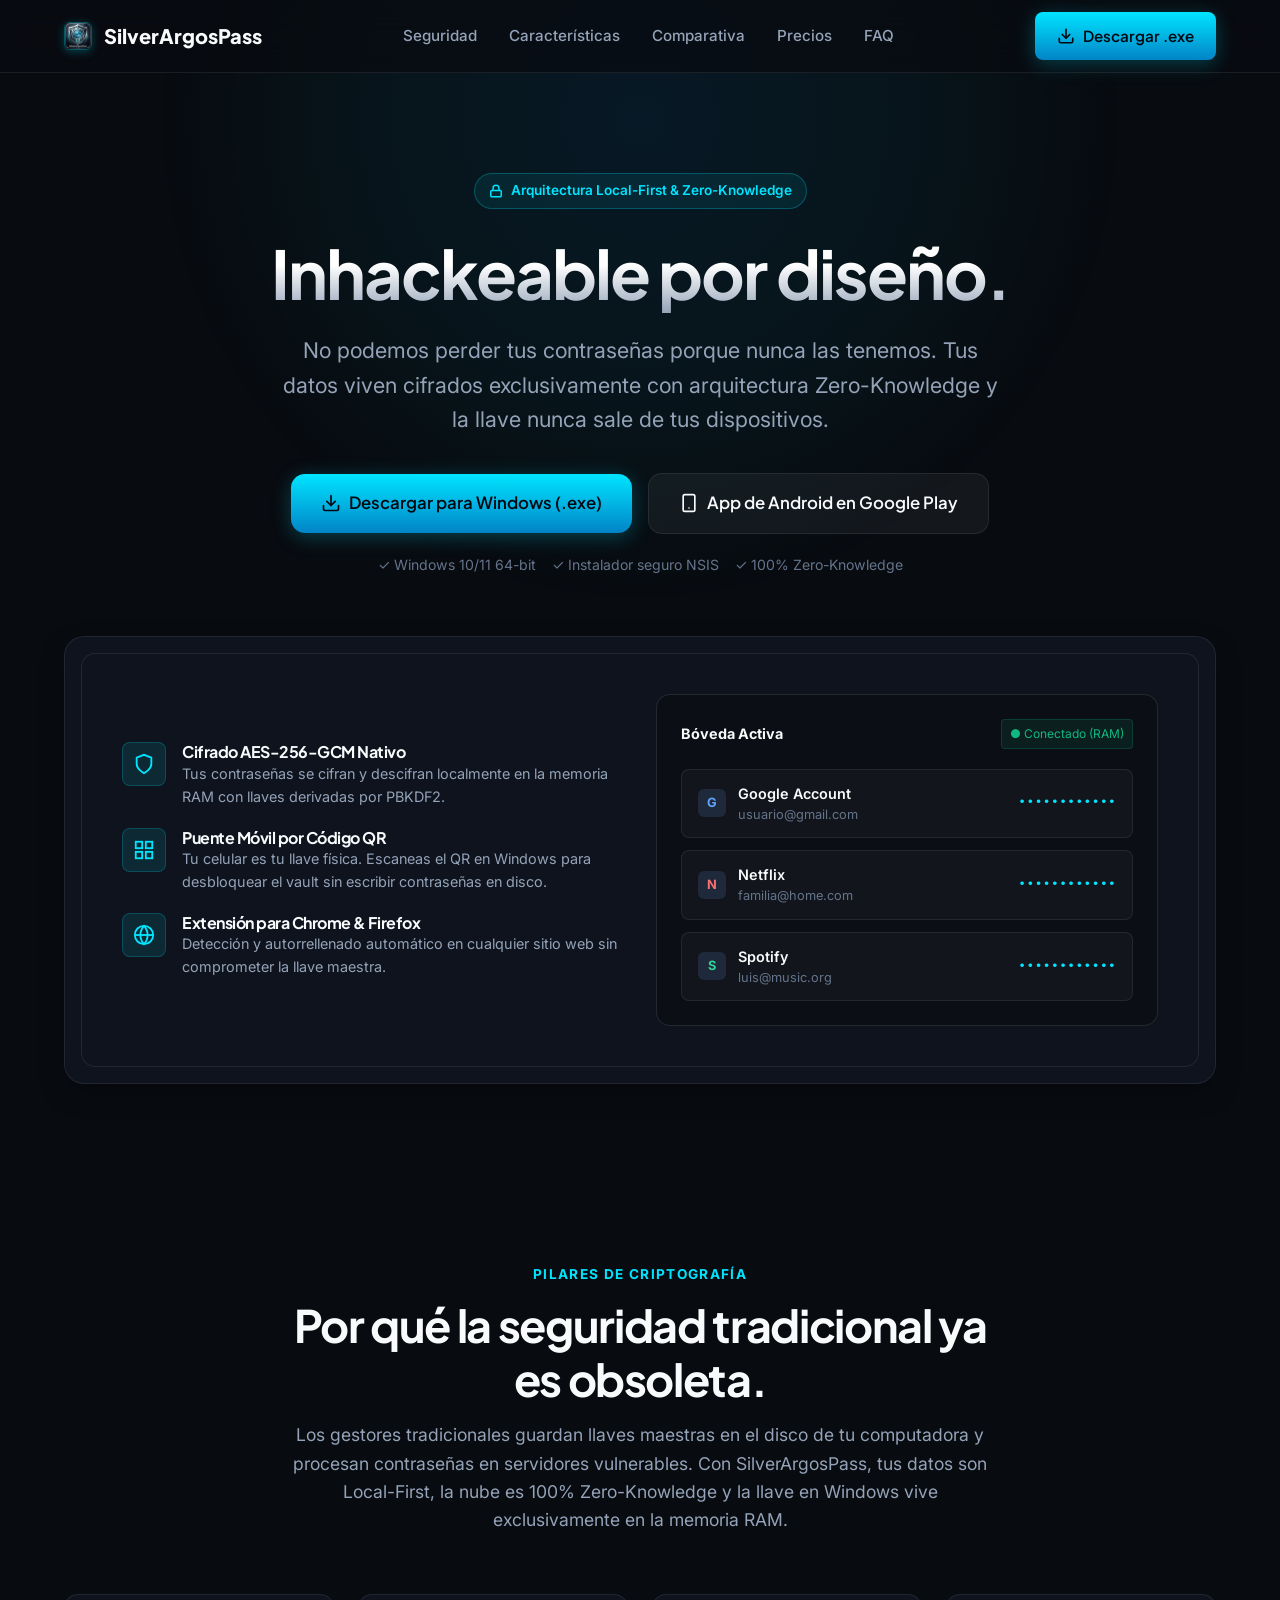
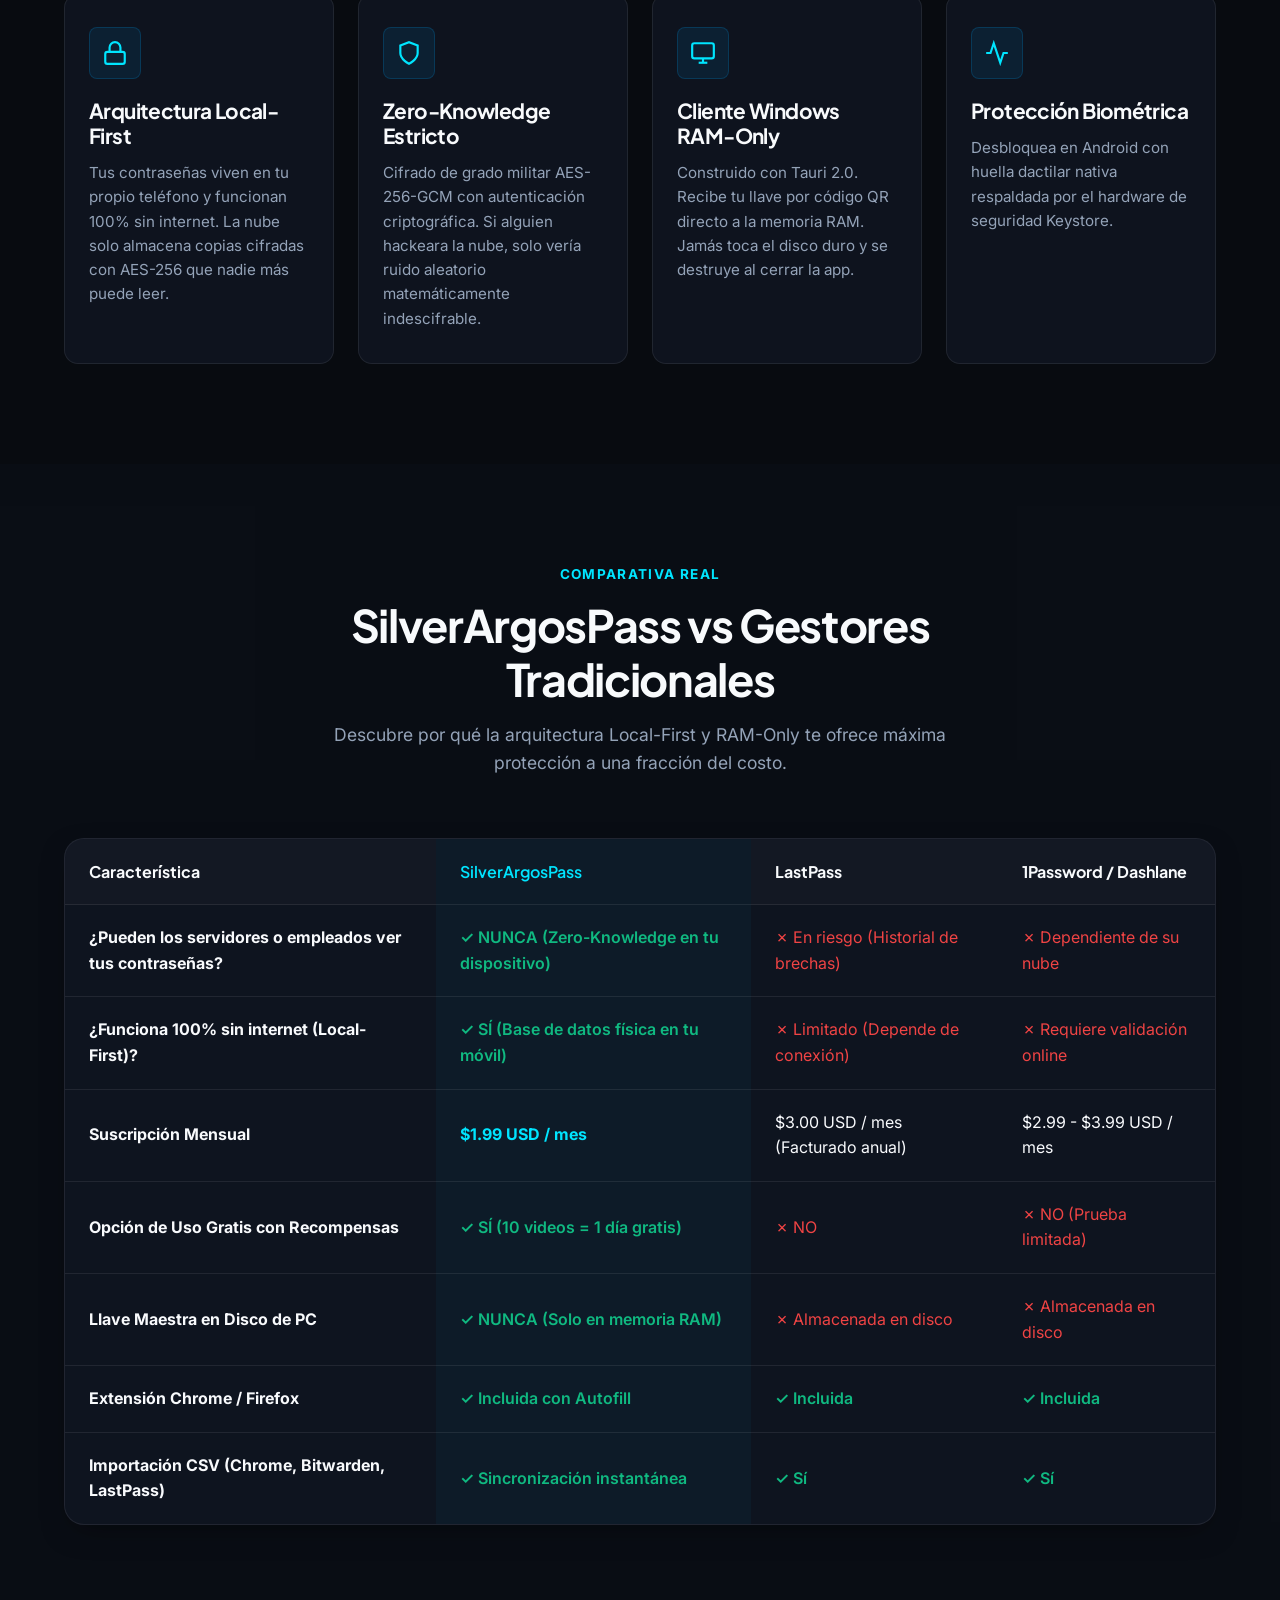
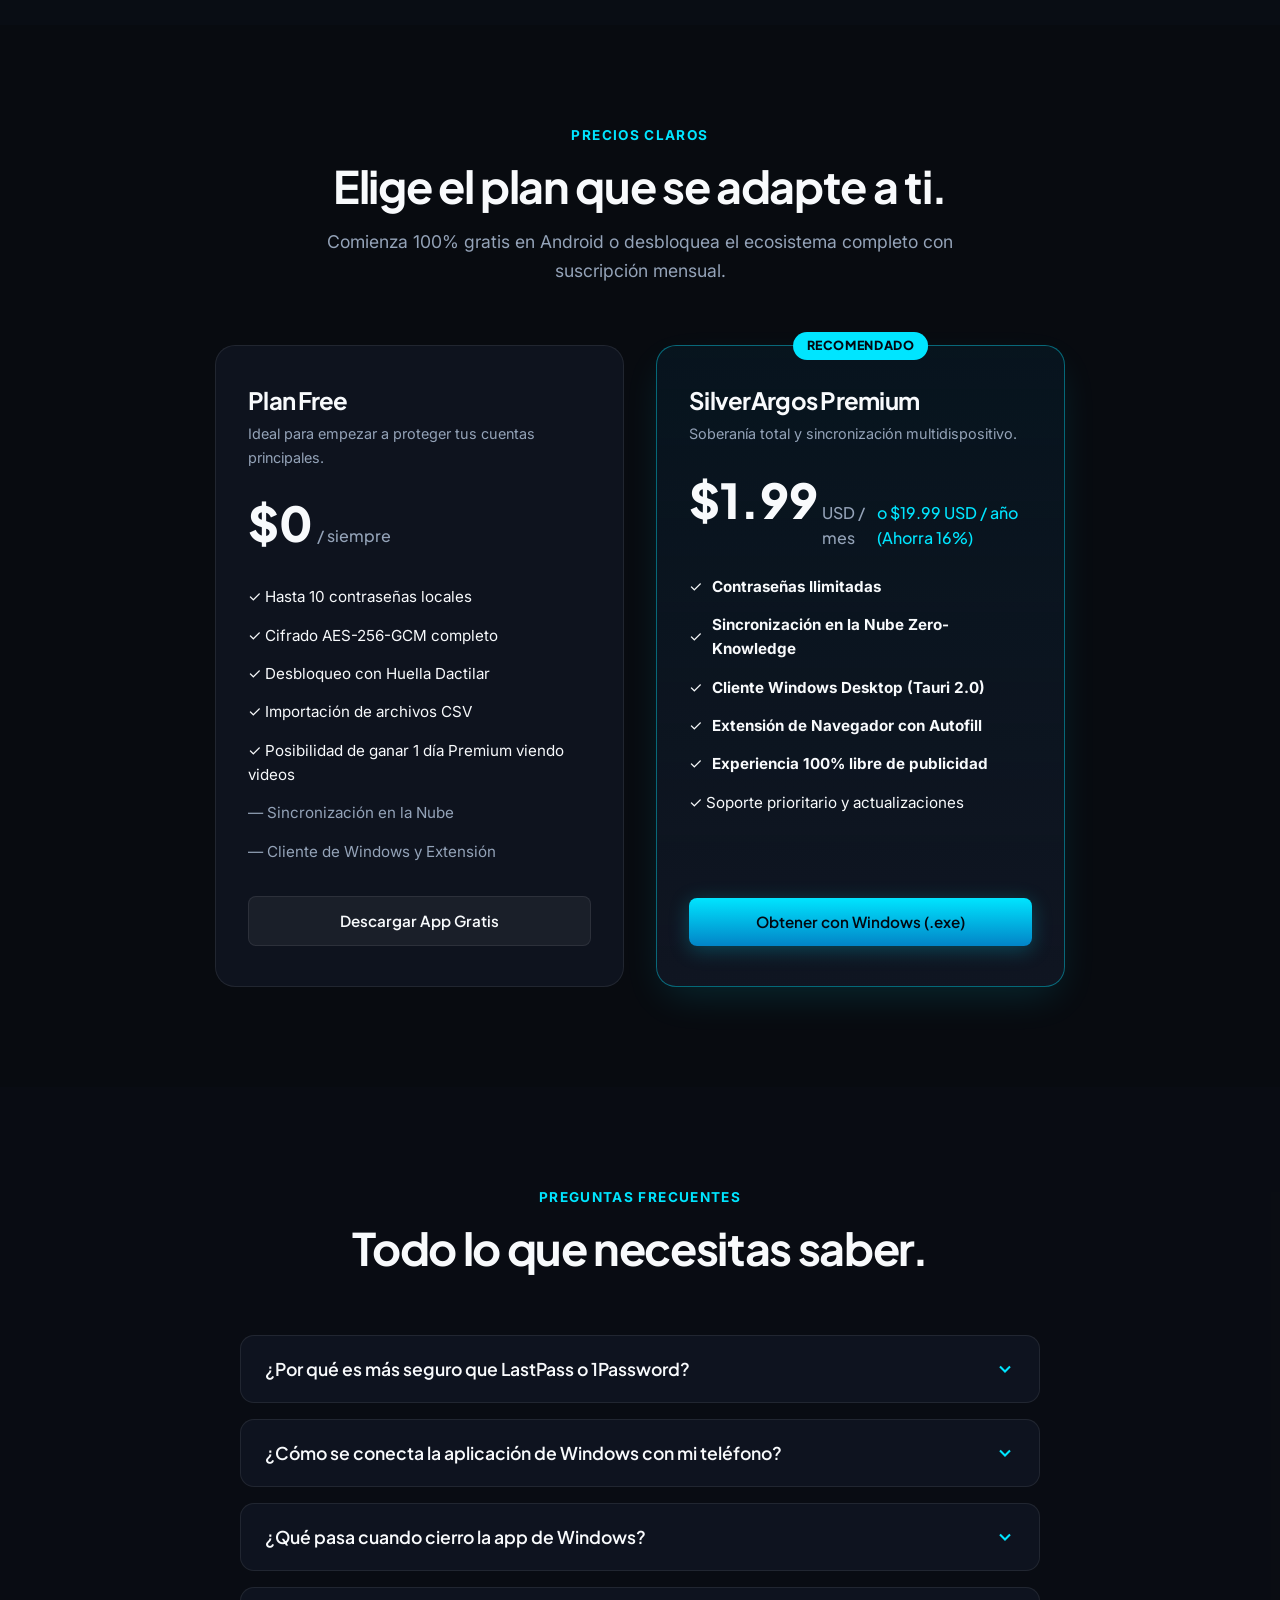
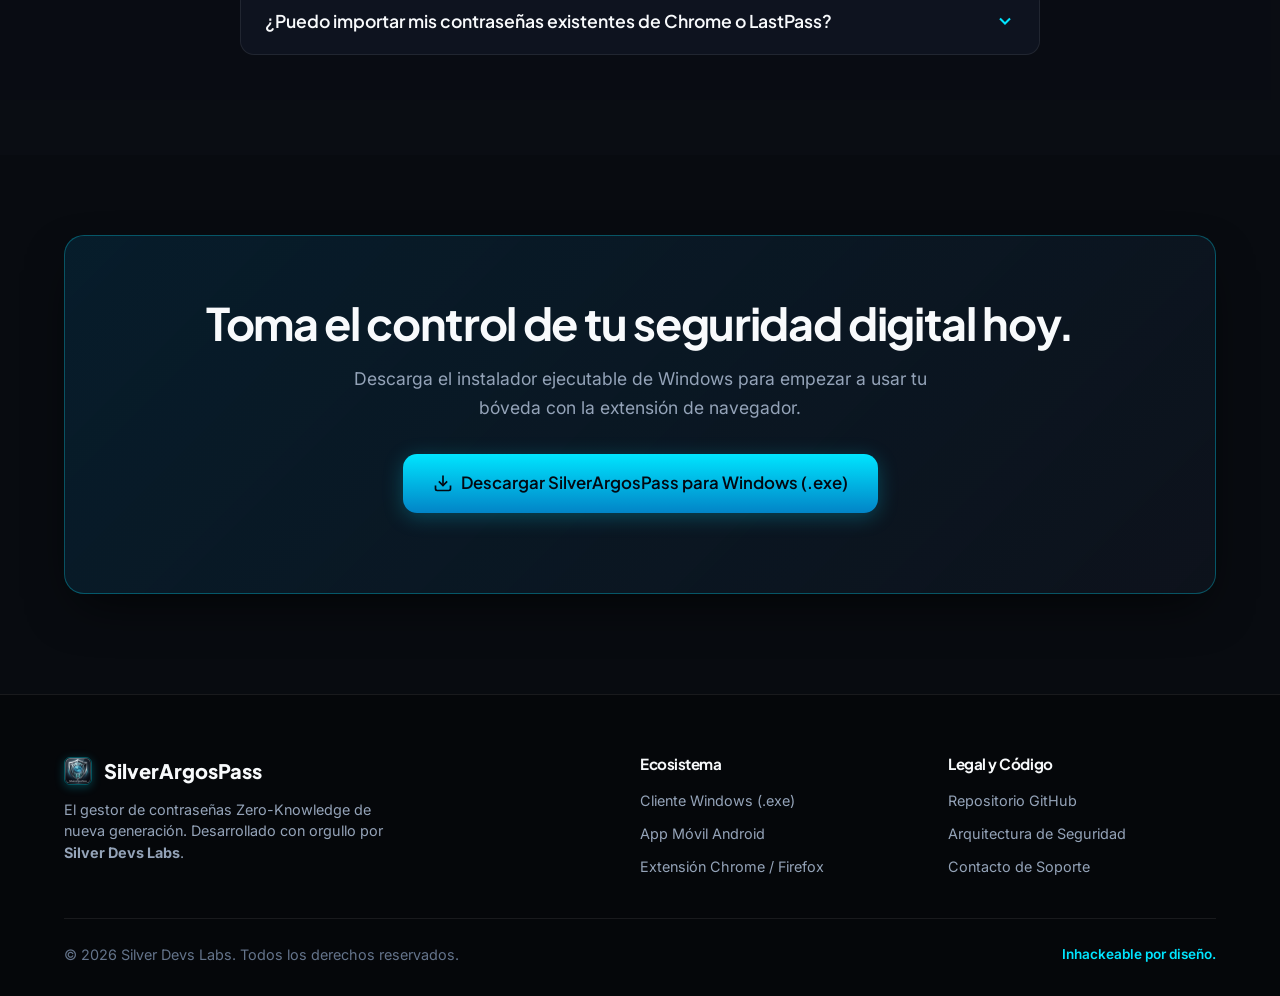
==== SilverArgosPass/index.html @ 6aea14b9 "feat: Add .99/year subscription tier with 16% discount" ====
<!DOCTYPE html>
<html lang="es">
<head>
  <meta charset="UTF-8">
  <meta name="viewport" content="width=device-width, initial-scale=1.0">
  <title>SilverArgosPass | Inhackeable por diseño - Gestor de Contraseñas Local-First</title>
  <meta name="description" content="El gestor de contraseñas Local-First y Zero-Knowledge. Cifrado AES-256-GCM local, llave maestra efímera en RAM para Windows y sincronización protegida.">
  <meta name="theme-color" content="#080B10">

  <!-- Open Graph / Meta -->
  <meta property="og:type" content="website">
  <meta property="og:title" content="SilverArgosPass | Inhackeable por diseño">
  <meta property="og:description" content="Tus contraseñas viven en tu teléfono con cifrado AES-256 y viajan a la nube bajo estricta arquitectura Zero-Knowledge.">
  <meta property="og:image" content="https://raw.githubusercontent.com/SilverDevsLabs/SilverArgosPass/main/silver_argos_pass_premium_icon_1784516746731.png">

  <!-- Google Fonts -->
  <link rel="preconnect" href="https://fonts.googleapis.com">
  <link rel="preconnect" href="https://fonts.gstatic.com" crossorigin>
  <link href="https://fonts.googleapis.com/css2?family=Inter:wght@400;500;600;700&family=Plus+Jakarta+Sans:wght@600;700;800&display=swap" rel="stylesheet">
  
  <link rel="stylesheet" href="styles.css">
  <link rel="icon" type="image/png" href="app-icon.png">
</head>
<body>

  <div class="bg-glow"></div>

  <!-- Header -->
  <header class="header">
    <div class="container">
      <nav class="nav">
        <a href="#" class="logo">
          <img src="app-icon.png" alt="SilverArgosPass Icon" class="logo-img">
          <span>SilverArgosPass</span>
        </a>
        <ul class="nav-links">
          <li><a href="#seguridad">Seguridad</a></li>
          <li><a href="#caracteristicas">Características</a></li>
          <li><a href="#comparativa">Comparativa</a></li>
          <li><a href="#precios">Precios</a></li>
          <li><a href="#faq">FAQ</a></li>
        </ul>
        <div class="nav-actions">
          <a href="SilverArgosPass_1.0.0_x64-setup.exe" download class="btn btn-primary btn-download-exe">
            <svg width="18" height="18" viewBox="0 0 24 24" fill="none" stroke="currentColor" stroke-width="2.2" stroke-linecap="round" stroke-linejoin="round">
              <path d="M21 15v4a2 2 0 0 1-2 2H5a2 2 0 0 1-2-2v-4"/>
              <polyline points="7 10 12 15 17 10"/>
              <line x1="12" y1="15" x2="12" y2="3"/>
            </svg>
            <span>Descargar .exe</span>
          </a>
        </div>
      </nav>
    </div>
  </header>

  <!-- Hero Section -->
  <section class="hero">
    <div class="container">
      <div class="badge">
        <svg width="14" height="14" viewBox="0 0 24 24" fill="none" stroke="currentColor" stroke-width="2.5">
          <rect x="3" y="11" width="18" height="11" rx="2" ry="2"/>
          <path d="M7 11V7a5 5 0 0 1 10 0v4"/>
        </svg>
        Arquitectura Local-First & Zero-Knowledge
      </div>
      <h1 class="hero-title">Inhackeable por diseño.</h1>
      <p class="hero-subtitle">
        No podemos perder tus contraseñas porque nunca las tenemos. Tus datos viven cifrados exclusivamente con arquitectura Zero-Knowledge y la llave nunca sale de tus dispositivos.
      </p>
      
      <div class="hero-cta-group">
        <a href="SilverArgosPass_1.0.0_x64-setup.exe" download class="btn btn-primary btn-lg btn-download-exe">
          <svg width="20" height="20" viewBox="0 0 24 24" fill="none" stroke="currentColor" stroke-width="2" stroke-linecap="round" stroke-linejoin="round">
            <path d="M21 15v4a2 2 0 0 1-2 2H5a2 2 0 0 1-2-2v-4"/>
            <polyline points="7 10 12 15 17 10"/>
            <line x1="12" y1="15" x2="12" y2="3"/>
          </svg>
          Descargar para Windows (.exe)
        </a>
        <a href="#descarga-app" class="btn btn-secondary btn-lg">
          <svg width="20" height="20" viewBox="0 0 24 24" fill="none" stroke="currentColor" stroke-width="2" stroke-linecap="round" stroke-linejoin="round">
            <rect x="5" y="2" width="14" height="20" rx="2" ry="2"/>
            <line x1="12" y1="18" x2="12.01" y2="18"/>
          </svg>
          App de Android en Google Play
        </a>
      </div>

      <div class="hero-info-text">
        <span>✓ Windows 10/11 64-bit</span>
        <span>✓ Instalador seguro NSIS</span>
        <span>✓ 100% Zero-Knowledge</span>
      </div>

      <!-- Hero Showcase Box -->
      <div class="hero-showcase">
        <div class="showcase-inner">
          <div class="showcase-info">
            <div class="showcase-feature-item">
              <div class="showcase-icon">
                <svg width="22" height="22" viewBox="0 0 24 24" fill="none" stroke="currentColor" stroke-width="2"><path d="M12 22s8-4 8-10V5l-8-3-8 3v7c0 6 8 10 8 10z"/></svg>
              </div>
              <div>
                <h4>Cifrado AES-256-GCM Nativo</h4>
                <p style="color: var(--text-muted); font-size: 0.9rem;">Tus contraseñas se cifran y descifran localmente en la memoria RAM con llaves derivadas por PBKDF2.</p>
              </div>
            </div>
            <div class="showcase-feature-item">
              <div class="showcase-icon">
                <svg width="22" height="22" viewBox="0 0 24 24" fill="none" stroke="currentColor" stroke-width="2"><rect x="3" y="3" width="7" height="7"/><rect x="14" y="3" width="7" height="7"/><rect x="14" y="14" width="7" height="7"/><rect x="3" y="14" width="7" height="7"/></svg>
              </div>
              <div>
                <h4>Puente Móvil por Código QR</h4>
                <p style="color: var(--text-muted); font-size: 0.9rem;">Tu celular es tu llave física. Escaneas el QR en Windows para desbloquear el vault sin escribir contraseñas en disco.</p>
              </div>
            </div>
            <div class="showcase-feature-item" style="margin-bottom: 0;">
              <div class="showcase-icon">
                <svg width="22" height="22" viewBox="0 0 24 24" fill="none" stroke="currentColor" stroke-width="2"><circle cx="12" cy="12" r="10"/><line x1="2" y1="12" x2="22" y2="12"/><path d="M12 2a15.3 15.3 0 0 1 4 10 15.3 15.3 0 0 1-4 10 15.3 15.3 0 0 1-4-10 15.3 15.3 0 0 1 4-10z"/></svg>
              </div>
              <div>
                <h4>Extensión para Chrome & Firefox</h4>
                <p style="color: var(--text-muted); font-size: 0.9rem;">Detección y autorrellenado automático en cualquier sitio web sin comprometer la llave maestra.</p>
              </div>
            </div>
          </div>

          <div class="showcase-visual">
            <div class="vault-mock">
              <div style="display: flex; justify-content: space-between; align-items: center; margin-bottom: 8px;">
                <span style="font-weight: 700; font-size: 0.9rem;">Bóveda Activa</span>
                <span class="vault-tag">● Conectado (RAM)</span>
              </div>
              <div class="vault-item">
                <div class="vault-item-left">
                  <div class="vault-app-icon" style="color: #60A5FA;">G</div>
                  <div>
                    <div style="font-weight: 600; font-size: 0.9rem;">Google Account</div>
                    <div style="color: var(--text-dim); font-size: 0.8rem;">usuario@gmail.com</div>
                  </div>
                </div>
                <div style="font-family: monospace; font-size: 0.85rem; color: var(--accent-cyan);">••••••••••••</div>
              </div>
              <div class="vault-item">
                <div class="vault-item-left">
                  <div class="vault-app-icon" style="color: #F87171;">N</div>
                  <div>
                    <div style="font-weight: 600; font-size: 0.9rem;">Netflix</div>
                    <div style="color: var(--text-dim); font-size: 0.8rem;">familia@home.com</div>
                  </div>
                </div>
                <div style="font-family: monospace; font-size: 0.85rem; color: var(--accent-cyan);">••••••••••••</div>
              </div>
              <div class="vault-item">
                <div class="vault-item-left">
                  <div class="vault-app-icon" style="color: #34D399;">S</div>
                  <div>
                    <div style="font-weight: 600; font-size: 0.9rem;">Spotify</div>
                    <div style="color: var(--text-dim); font-size: 0.8rem;">luis@music.org</div>
                  </div>
                </div>
                <div style="font-family: monospace; font-size: 0.85rem; color: var(--accent-cyan);">••••••••••••</div>
              </div>
            </div>
          </div>
        </div>
      </div>
    </div>
  </section>

  <!-- Security Pillars Section -->
  <section id="seguridad" class="section">
    <div class="container">
      <div class="section-header">
        <span class="section-tag">Pilares de Criptografía</span>
        <h2 class="section-title">Por qué la seguridad tradicional ya es obsoleta.</h2>
        <p class="section-desc">Los gestores tradicionales guardan llaves maestras en el disco de tu computadora y procesan contraseñas en servidores vulnerables. Con SilverArgosPass, tus datos son Local-First, la nube es 100% Zero-Knowledge y la llave en Windows vive exclusivamente en la memoria RAM.</p>
      </div>

      <div class="pillars-grid">
        <div class="card">
          <div class="card-icon">
            <svg width="26" height="26" viewBox="0 0 24 24" fill="none" stroke="currentColor" stroke-width="2"><rect x="3" y="11" width="18" height="11" rx="2" ry="2"/><path d="M7 11V7a5 5 0 0 1 10 0v4"/></svg>
          </div>
          <h3 class="card-title">Arquitectura Local-First</h3>
          <p class="card-desc">Tus contraseñas viven en tu propio teléfono y funcionan 100% sin internet. La nube solo almacena copias cifradas con AES-256 que nadie más puede leer.</p>
        </div>

        <div class="card">
          <div class="card-icon">
            <svg width="26" height="26" viewBox="0 0 24 24" fill="none" stroke="currentColor" stroke-width="2"><path d="M12 22s8-4 8-10V5l-8-3-8 3v7c0 6 8 10 8 10z"/></svg>
          </div>
          <h3 class="card-title">Zero-Knowledge Estricto</h3>
          <p class="card-desc">Cifrado de grado militar AES-256-GCM con autenticación criptográfica. Si alguien hackeara la nube, solo vería ruido aleatorio matemáticamente indescifrable.</p>
        </div>

        <div class="card">
          <div class="card-icon">
            <svg width="26" height="26" viewBox="0 0 24 24" fill="none" stroke="currentColor" stroke-width="2"><rect x="2" y="3" width="20" height="14" rx="2" ry="2"/><line x1="8" y1="21" x2="16" y2="21"/><line x1="12" y1="17" x2="12" y2="21"/></svg>
          </div>
          <h3 class="card-title">Cliente Windows RAM-Only</h3>
          <p class="card-desc">Construido con Tauri 2.0. Recibe tu llave por código QR directo a la memoria RAM. Jamás toca el disco duro y se destruye al cerrar la app.</p>
        </div>

        <div class="card">
          <div class="card-icon">
            <svg width="26" height="26" viewBox="0 0 24 24" fill="none" stroke="currentColor" stroke-width="2"><path d="M22 12h-4l-3 9L9 3l-3 9H2"/></svg>
          </div>
          <h3 class="card-title">Protección Biométrica</h3>
          <p class="card-desc">Desbloquea en Android con huella dactilar nativa respaldada por el hardware de seguridad Keystore.</p>
        </div>
      </div>
    </div>
  </section>

  <!-- Comparison Table Section -->
  <section id="comparativa" class="section" style="background: rgba(14, 19, 29, 0.4);">
    <div class="container">
      <div class="section-header">
        <span class="section-tag">Comparativa Real</span>
        <h2 class="section-title">SilverArgosPass vs Gestores Tradicionales</h2>
        <p class="section-desc">Descubre por qué la arquitectura Local-First y RAM-Only te ofrece máxima protección a una fracción del costo.</p>
      </div>

      <div class="comparison-table-wrapper">
        <div class="table-responsive">
          <table class="comparison-table">
            <thead>
              <tr>
                <th>Característica</th>
                <th class="highlight">SilverArgosPass</th>
                <th>LastPass</th>
                <th>1Password / Dashlane</th>
              </tr>
            </thead>
            <tbody>
              <tr>
                <td><strong>¿Pueden los servidores o empleados ver tus contraseñas?</strong></td>
                <td class="highlight"><span class="check-yes">✓ NUNCA (Zero-Knowledge en tu dispositivo)</span></td>
                <td><span class="check-no">✗ En riesgo (Historial de brechas)</span></td>
                <td><span class="check-no">✗ Dependiente de su nube</span></td>
              </tr>
              <tr>
                <td><strong>¿Funciona 100% sin internet (Local-First)?</strong></td>
                <td class="highlight"><span class="check-yes">✓ SÍ (Base de datos física en tu móvil)</span></td>
                <td><span class="check-no">✗ Limitado (Depende de conexión)</span></td>
                <td><span class="check-no">✗ Requiere validación online</span></td>
              </tr>
              <tr>
                <td><strong>Suscripción Mensual</strong></td>
                <td class="highlight"><strong>$1.99 USD / mes</strong></td>
                <td>$3.00 USD / mes (Facturado anual)</td>
                <td>$2.99 - $3.99 USD / mes</td>
              </tr>
              <tr>
                <td><strong>Opción de Uso Gratis con Recompensas</strong></td>
                <td class="highlight"><span class="check-yes">✓ SÍ (10 videos = 1 día gratis)</span></td>
                <td><span class="check-no">✗ NO</span></td>
                <td><span class="check-no">✗ NO (Prueba limitada)</span></td>
              </tr>
              <tr>
                <td><strong>Llave Maestra en Disco de PC</strong></td>
                <td class="highlight"><span class="check-yes">✓ NUNCA (Solo en memoria RAM)</span></td>
                <td><span class="check-no">✗ Almacenada en disco</span></td>
                <td><span class="check-no">✗ Almacenada en disco</span></td>
              </tr>
              <tr>
                <td><strong>Extensión Chrome / Firefox</strong></td>
                <td class="highlight"><span class="check-yes">✓ Incluida con Autofill</span></td>
                <td><span class="check-yes">✓ Incluida</span></td>
                <td><span class="check-yes">✓ Incluida</span></td>
              </tr>
              <tr>
                <td><strong>Importación CSV (Chrome, Bitwarden, LastPass)</strong></td>
                <td class="highlight"><span class="check-yes">✓ Sincronización instantánea</span></td>
                <td><span class="check-yes">✓ Sí</span></td>
                <td><span class="check-yes">✓ Sí</span></td>
              </tr>
            </tbody>
          </table>
        </div>
      </div>
    </div>
  </section>

  <!-- Pricing Section -->
  <section id="precios" class="section">
    <div class="container">
      <div class="section-header">
        <span class="section-tag">Precios Claros</span>
        <h2 class="section-title">Elige el plan que se adapte a ti.</h2>
        <p class="section-desc">Comienza 100% gratis en Android o desbloquea el ecosistema completo con suscripción mensual.</p>
      </div>

      <div class="pricing-grid">
        <!-- Free Plan -->
        <div class="pricing-card">
          <h3 class="pricing-title">Plan Free</h3>
          <p style="color: var(--text-muted); font-size: 0.9rem;">Ideal para empezar a proteger tus cuentas principales.</p>
          <div class="pricing-price">$0 <span>/ siempre</span></div>
          <ul class="pricing-features">
            <li class="active">✓ Hasta 10 contraseñas locales</li>
            <li class="active">✓ Cifrado AES-256-GCM completo</li>
            <li class="active">✓ Desbloqueo con Huella Dactilar</li>
            <li class="active">✓ Importación de archivos CSV</li>
            <li class="active">✓ Posibilidad de ganar 1 día Premium viendo videos</li>
            <li>— Sincronización en la Nube</li>
            <li>— Cliente de Windows y Extensión</li>
          </ul>
          <a href="#descarga-app" class="btn btn-secondary" style="width: 100%;">Descargar App Gratis</a>
        </div>

        <!-- Premium Plan -->
        <div class="pricing-card featured">
          <div class="pricing-badge">Recomendado</div>
          <h3 class="pricing-title">SilverArgos Premium</h3>
          <p style="color: var(--text-muted); font-size: 0.9rem;">Soberanía total y sincronización multidispositivo.</p>
          <div class="pricing-price">$1.99 <span>USD / mes</span> <span style="font-size: 1rem; color: var(--accent-cyan); display: block; margin-top: 4px;">o $19.99 USD / año (Ahorra 16%)</span></div>
          <ul class="pricing-features">
            <li class="active">✓ <strong>Contraseñas Ilimitadas</strong></li>
            <li class="active">✓ <strong>Sincronización en la Nube Zero-Knowledge</strong></li>
            <li class="active">✓ <strong>Cliente Windows Desktop (Tauri 2.0)</strong></li>
            <li class="active">✓ <strong>Extensión de Navegador con Autofill</strong></li>
            <li class="active">✓ <strong>Experiencia 100% libre de publicidad</strong></li>
            <li class="active">✓ Soporte prioritario y actualizaciones</li>
          </ul>
          <a href="https://github.com/SilverDevsLabs/SilverArgosPass/releases/latest/download/SilverArgosPass_1.0.0_x64-setup.exe" class="btn btn-primary btn-download-exe" style="width: 100%;">Obtener con Windows (.exe)</a>
        </div>
      </div>
    </div>
  </section>

  <!-- FAQ Section -->
  <section id="faq" class="section" style="background: rgba(14, 19, 29, 0.3);">
    <div class="container">
      <div class="section-header">
        <span class="section-tag">Preguntas Frecuentes</span>
        <h2 class="section-title">Todo lo que necesitas saber.</h2>
      </div>

      <div class="faq-list">
        <div class="faq-item">
          <button class="faq-question">
            <span>¿Por qué es más seguro que LastPass o 1Password?</span>
            <svg class="faq-icon" width="20" height="20" viewBox="0 0 24 24" fill="none" stroke="currentColor" stroke-width="2.5"><polyline points="6 9 12 15 18 9"/></svg>
          </button>
          <div class="faq-answer">
            Las empresas tradicionales guardan tu información con llaves almacenadas en disco o procesan datos en servidores vulnerables. SilverArgosPass utiliza un modelo <strong>Local-First y Zero-Knowledge</strong>: tus contraseñas viven físicamente en tu teléfono, viajan a la nube cifradas con AES-256-GCM antes de salir de tu dispositivo, y en Windows tu llave maestra se transfiere por código QR directamente a la memoria RAM, sin guardarse jamás en el disco duro.
          </div>
        </div>

        <div class="faq-item">
          <button class="faq-question">
            <span>¿Cómo se conecta la aplicación de Windows con mi teléfono?</span>
            <svg class="faq-icon" width="20" height="20" viewBox="0 0 24 24" fill="none" stroke="currentColor" stroke-width="2.5"><polyline points="6 9 12 15 18 9"/></svg>
          </button>
          <div class="faq-answer">
            Al abrir la aplicación de Windows, se genera un código QR de un solo uso con una validez de 5 minutos. Abres la app en Android, escaneas el código con tu cámara autorizando con tu huella, y la llave maestra se transfiere de forma cifrada directamente a la memoria RAM de tu computadora.
          </div>
        </div>

        <div class="faq-item">
          <button class="faq-question">
            <span>¿Qué pasa cuando cierro la app de Windows?</span>
            <svg class="faq-icon" width="20" height="20" viewBox="0 0 24 24" fill="none" stroke="currentColor" stroke-width="2.5"><polyline points="6 9 12 15 18 9"/></svg>
          </button>
          <div class="faq-answer">
            La app cuenta con un modo daemon en la bandeja del sistema para que puedas autorrellenar contraseñas. Cuando cierras la sesión de Windows o sales por completo de la aplicación, la llave maestra se destruye de la memoria RAM automáticamente. Nunca se escribe ningún archivo con tu contraseña maestra en tu disco duro.
          </div>
        </div>

        <div class="faq-item">
          <button class="faq-question">
            <span>¿Puedo importar mis contraseñas existentes de Chrome o LastPass?</span>
            <svg class="faq-icon" width="20" height="20" viewBox="0 0 24 24" fill="none" stroke="currentColor" stroke-width="2.5"><polyline points="6 9 12 15 18 9"/></svg>
          </button>
          <div class="faq-answer">
            Sí. La aplicación de Android cuenta con un importador nativo de archivos CSV compatible con Google Chrome, Bitwarden, LastPass, Dashlane y Firefox. Al importar, cada contraseña es cifrada inmediatamente con AES-256-GCM.
          </div>
        </div>
      </div>
    </div>
  </section>

  <!-- Download Call To Action -->
  <section id="descarga-app" class="download-section">
    <div class="container">
      <div class="download-box">
        <h2>Toma el control de tu seguridad digital hoy.</h2>
        <p>Descarga el instalador ejecutable de Windows para empezar a usar tu bóveda con la extensión de navegador.</p>
        <div class="hero-cta-group">
          <a href="https://github.com/SilverDevsLabs/SilverArgosPass/releases/latest/download/SilverArgosPass_1.0.0_x64-setup.exe" class="btn btn-primary btn-lg btn-download-exe">
            <svg width="20" height="20" viewBox="0 0 24 24" fill="none" stroke="currentColor" stroke-width="2"><path d="M21 15v4a2 2 0 0 1-2 2H5a2 2 0 0 1-2-2v-4"/><polyline points="7 10 12 15 17 10"/><line x1="12" y1="15" x2="12" y2="3"/></svg>
            Descargar SilverArgosPass para Windows (.exe)
          </a>
        </div>
      </div>
    </div>
  </section>

  <!-- Footer -->
  <footer class="footer">
    <div class="container">
      <div class="footer-grid">
        <div class="footer-brand">
          <a href="#" class="logo">
            <img src="app-icon.png" alt="SilverArgosPass Icon" class="logo-img">
            <span>SilverArgosPass</span>
          </a>
          <p>El gestor de contraseñas Zero-Knowledge de nueva generación. Desarrollado con orgullo por <strong>Silver Devs Labs</strong>.</p>
        </div>
        <div class="footer-col">
          <h4>Ecosistema</h4>
          <ul class="footer-links">
            <li><a href="https://github.com/SilverDevsLabs/SilverArgosPass/releases/latest/download/SilverArgosPass_1.0.0_x64-setup.exe">Cliente Windows (.exe)</a></li>
            <li><a href="#descarga-app">App Móvil Android</a></li>
            <li><a href="https://github.com/SilverDevsLabs/SilverArgosPass">Extensión Chrome / Firefox</a></li>
          </ul>
        </div>
        <div class="footer-col">
          <h4>Legal y Código</h4>
          <ul class="footer-links">
            <li><a href="https://github.com/SilverDevsLabs/SilverArgosPass">Repositorio GitHub</a></li>
            <li><a href="#seguridad">Arquitectura de Seguridad</a></li>
            <li><a href="mailto:contact@silverdevslabs.com">Contacto de Soporte</a></li>
          </ul>
        </div>
      </div>

      <div class="footer-bottom">
        <div>© 2026 Silver Devs Labs. Todos los derechos reservados.</div>
        <div style="color: var(--accent-cyan); font-weight: 600; font-size: 0.85rem;">Inhackeable por diseño.</div>
      </div>
    </div>
  </footer>

  <script src="main.js"></script>
</body>
</html>
---- SilverArgosPass/styles.css ----
:root {
  --bg-primary: #080B10;
  --bg-secondary: #0E131D;
  --bg-card: rgba(18, 24, 38, 0.7);
  --bg-card-hover: rgba(26, 35, 54, 0.85);
  --border-subtle: rgba(255, 255, 255, 0.08);
  --border-active: rgba(0, 229, 255, 0.3);
  --text-main: #F8FAFC;
  --text-muted: #94A3B8;
  --text-dim: #64748B;
  --accent-cyan: #00E5FF;
  --accent-cyan-glow: rgba(0, 229, 255, 0.15);
  --accent-blue: #0284C7;
  --accent-gold: #F59E0B;
  --accent-green: #10B981;
  --font-heading: 'Plus Jakarta Sans', system-ui, -apple-system, sans-serif;
  --font-body: 'Inter', system-ui, -apple-system, sans-serif;
  --radius-sm: 8px;
  --radius-md: 14px;
  --radius-lg: 20px;
  --radius-full: 9999px;
  --shadow-card: 0 10px 30px -10px rgba(0, 0, 0, 0.5);
  --transition: all 0.25s cubic-bezier(0.16, 1, 0.3, 1);
}

*, *::before, *::after {
  box-sizing: border-box;
  margin: 0;
  padding: 0;
}

html {
  scroll-behavior: smooth;
  color-scheme: dark;
}

body {
  background-color: var(--bg-primary);
  color: var(--text-main);
  font-family: var(--font-body);
  line-height: 1.6;
  overflow-x: hidden;
  -webkit-font-smoothing: antialiased;
}

/* Background Atmosphere */
.bg-glow {
  position: fixed;
  top: 0;
  left: 50%;
  transform: translateX(-50%);
  width: 1000px;
  height: 600px;
  background: radial-gradient(circle at 50% 20%, rgba(2, 132, 199, 0.12) 0%, rgba(0, 229, 255, 0.04) 45%, transparent 70%);
  pointer-events: none;
  z-index: -1;
}

.container {
  width: 100%;
  max-width: 1200px;
  margin: 0 auto;
  padding: 0 24px;
}

/* Typography */
h1, h2, h3, h4 {
  font-family: var(--font-heading);
  letter-spacing: -0.03em;
  font-weight: 700;
  line-height: 1.2;
}

/* Header & Nav */
.header {
  position: sticky;
  top: 0;
  z-index: 100;
  backdrop-filter: blur(16px);
  -webkit-backdrop-filter: blur(16px);
  background: rgba(8, 11, 16, 0.75);
  border-bottom: 1px solid var(--border-subtle);
  transition: var(--transition);
}

.nav {
  display: flex;
  align-items: center;
  justify-content: space-between;
  height: 72px;
}

.logo {
  display: flex;
  align-items: center;
  gap: 12px;
  text-decoration: none;
  color: var(--text-main);
  font-family: var(--font-heading);
  font-weight: 800;
  font-size: 1.25rem;
}

.logo-img {
  width: 28px;
  height: 28px;
  border-radius: 6px;
  object-fit: contain;
  border: 1px solid rgba(0, 229, 255, 0.35);
  box-shadow: 0 2px 10px rgba(0, 229, 255, 0.25);
  transition: var(--transition);
}

.logo:hover .logo-img {
  transform: scale(1.08);
  border-color: var(--accent-cyan);
  box-shadow: 0 4px 14px rgba(0, 229, 255, 0.45);
}

.nav-links {
  display: flex;
  align-items: center;
  gap: 32px;
  list-style: none;
}

.nav-links a {
  text-decoration: none;
  color: var(--text-muted);
  font-size: 0.95rem;
  font-weight: 500;
  transition: var(--transition);
}

.nav-links a:hover {
  color: var(--text-main);
}

.nav-actions {
  display: flex;
  align-items: center;
  gap: 16px;
}

/* Buttons */
.btn {
  display: inline-flex;
  align-items: center;
  justify-content: center;
  gap: 8px;
  padding: 12px 22px;
  border-radius: var(--radius-sm);
  font-family: var(--font-heading);
  font-size: 0.95rem;
  font-weight: 600;
  text-decoration: none;
  cursor: pointer;
  transition: var(--transition);
  border: none;
}

.btn-primary {
  background: linear-gradient(180deg, #00E5FF, #0284C7);
  color: #030811;
  box-shadow: 0 4px 20px rgba(0, 229, 255, 0.25);
}

.btn-primary:hover {
  transform: translateY(-2px);
  box-shadow: 0 6px 25px rgba(0, 229, 255, 0.4);
  filter: brightness(1.08);
}

.btn-secondary {
  background: rgba(255, 255, 255, 0.05);
  color: var(--text-main);
  border: 1px solid var(--border-subtle);
}

.btn-secondary:hover {
  background: rgba(255, 255, 255, 0.1);
  border-color: rgba(255, 255, 255, 0.2);
  transform: translateY(-2px);
}

.btn-lg {
  padding: 16px 30px;
  font-size: 1.05rem;
  border-radius: var(--radius-md);
}

/* Hero Section */
.hero {
  padding: 100px 0 80px;
  text-align: center;
  position: relative;
}

.badge {
  display: inline-flex;
  align-items: center;
  gap: 8px;
  padding: 6px 14px;
  background: rgba(0, 229, 255, 0.08);
  border: 1px solid rgba(0, 229, 255, 0.25);
  border-radius: var(--radius-full);
  color: var(--accent-cyan);
  font-size: 0.85rem;
  font-weight: 600;
  margin-bottom: 24px;
}

.hero-title {
  font-size: clamp(2.5rem, 6vw, 4.2rem);
  max-width: 900px;
  margin: 0 auto 20px;
  background: linear-gradient(180deg, #FFFFFF 40%, #94A3B8 100%);
  -webkit-background-clip: text;
  -webkit-text-fill-color: transparent;
}

.hero-subtitle {
  font-size: clamp(1.1rem, 2vw, 1.35rem);
  color: var(--text-muted);
  max-width: 720px;
  margin: 0 auto 36px;
  font-weight: 400;
}

.hero-cta-group {
  display: flex;
  align-items: center;
  justify-content: center;
  gap: 16px;
  flex-wrap: wrap;
  margin-bottom: 20px;
}

.hero-info-text {
  font-size: 0.88rem;
  color: var(--text-dim);
  display: flex;
  align-items: center;
  justify-content: center;
  gap: 16px;
}

.hero-info-text span {
  display: inline-flex;
  align-items: center;
  gap: 6px;
}

/* Hero Showcase Card */
.hero-showcase {
  margin-top: 60px;
  padding: 16px;
  background: var(--bg-card);
  border: 1px solid var(--border-subtle);
  border-radius: var(--radius-lg);
  box-shadow: var(--shadow-card);
  backdrop-filter: blur(20px);
}

.showcase-inner {
  background: var(--bg-secondary);
  border-radius: var(--radius-md);
  border: 1px solid var(--border-subtle);
  padding: 40px;
  display: grid;
  grid-template-columns: 1fr 1fr;
  gap: 32px;
  align-items: center;
  text-align: left;
}

.showcase-feature-item {
  display: flex;
  gap: 16px;
  margin-bottom: 20px;
}

.showcase-icon {
  width: 44px;
  height: 44px;
  border-radius: var(--radius-sm);
  background: rgba(0, 229, 255, 0.1);
  border: 1px solid rgba(0, 229, 255, 0.2);
  display: flex;
  align-items: center;
  justify-content: center;
  color: var(--accent-cyan);
  flex-shrink: 0;
}

.showcase-visual {
  background: #0B0E14;
  border: 1px solid rgba(255, 255, 255, 0.1);
  border-radius: var(--radius-md);
  padding: 24px;
  position: relative;
  overflow: hidden;
}

.vault-mock {
  display: flex;
  flex-direction: column;
  gap: 12px;
}

.vault-item {
  background: rgba(255, 255, 255, 0.03);
  border: 1px solid var(--border-subtle);
  border-radius: var(--radius-sm);
  padding: 12px 16px;
  display: flex;
  align-items: center;
  justify-content: space-between;
}

.vault-item-left {
  display: flex;
  align-items: center;
  gap: 12px;
}

.vault-app-icon {
  width: 28px;
  height: 28px;
  border-radius: 6px;
  background: #1E293B;
  display: flex;
  align-items: center;
  justify-content: center;
  font-size: 0.8rem;
  font-weight: bold;
}

.vault-tag {
  font-size: 0.75rem;
  padding: 4px 8px;
  border-radius: 4px;
  background: rgba(16, 185, 129, 0.1);
  color: var(--accent-green);
  border: 1px solid rgba(16, 185, 129, 0.2);
}

/* Sections General */
.section {
  padding: 100px 0;
  position: relative;
}

.section-header {
  text-align: center;
  max-width: 700px;
  margin: 0 auto 60px;
}

.section-tag {
  color: var(--accent-cyan);
  font-weight: 700;
  font-size: 0.85rem;
  text-transform: uppercase;
  letter-spacing: 0.1em;
  margin-bottom: 12px;
  display: block;
}

.section-title {
  font-size: clamp(2rem, 4vw, 2.8rem);
  margin-bottom: 16px;
}

.section-desc {
  color: var(--text-muted);
  font-size: 1.1rem;
}

/* Grid Cards (Pillars) */
.pillars-grid {
  display: grid;
  grid-template-columns: repeat(auto-fit, minmax(260px, 1fr));
  gap: 24px;
}

.card {
  background: var(--bg-card);
  border: 1px solid var(--border-subtle);
  border-radius: var(--radius-md);
  padding: 32px 24px;
  backdrop-filter: blur(12px);
  transition: var(--transition);
}

.card:hover {
  background: var(--bg-card-hover);
  border-color: rgba(255, 255, 255, 0.16);
  transform: translateY(-4px);
}

.card-icon {
  width: 52px;
  height: 52px;
  border-radius: var(--radius-sm);
  background: rgba(2, 132, 199, 0.12);
  border: 1px solid rgba(2, 132, 199, 0.25);
  display: flex;
  align-items: center;
  justify-content: center;
  color: var(--accent-cyan);
  margin-bottom: 20px;
}

.card-title {
  font-size: 1.3rem;
  margin-bottom: 12px;
}

.card-desc {
  color: var(--text-muted);
  font-size: 0.95rem;
  line-height: 1.6;
}

/* Comparison Table */
.comparison-table-wrapper {
  background: var(--bg-card);
  border: 1px solid var(--border-subtle);
  border-radius: var(--radius-lg);
  overflow: hidden;
  box-shadow: var(--shadow-card);
}

.table-responsive {
  width: 100%;
  overflow-x: auto;
}

.comparison-table {
  width: 100%;
  border-collapse: collapse;
  text-align: left;
}

.comparison-table th,
.comparison-table td {
  padding: 20px 24px;
  border-bottom: 1px solid var(--border-subtle);
}

.comparison-table th {
  background: rgba(255, 255, 255, 0.02);
  font-family: var(--font-heading);
  font-weight: 700;
  font-size: 1rem;
}

.comparison-table th.highlight,
.comparison-table td.highlight {
  background: rgba(0, 229, 255, 0.04);
  color: var(--accent-cyan);
  font-weight: 600;
}

.comparison-table tr:last-child td {
  border-bottom: none;
}

.check-yes {
  color: var(--accent-green);
  display: inline-flex;
  align-items: center;
  gap: 6px;
  font-weight: 600;
}

.check-no {
  color: #EF4444;
  display: inline-flex;
  align-items: center;
  gap: 6px;
}

/* Pricing Section */
.pricing-grid {
  display: grid;
  grid-template-columns: repeat(auto-fit, minmax(320px, 1fr));
  gap: 32px;
  max-width: 850px;
  margin: 0 auto;
}

.pricing-card {
  background: var(--bg-card);
  border: 1px solid var(--border-subtle);
  border-radius: var(--radius-lg);
  padding: 40px 32px;
  display: flex;
  flex-direction: column;
  position: relative;
  transition: var(--transition);
}

.pricing-card.featured {
  border-color: rgba(0, 229, 255, 0.4);
  background: linear-gradient(180deg, rgba(2, 132, 199, 0.08) 0%, rgba(18, 24, 38, 0.8) 100%);
  box-shadow: 0 15px 40px -10px rgba(0, 229, 255, 0.15);
}

.pricing-badge {
  position: absolute;
  top: -14px;
  left: 50%;
  transform: translateX(-50%);
  background: var(--accent-cyan);
  color: #030811;
  font-family: var(--font-heading);
  font-size: 0.78rem;
  font-weight: 800;
  padding: 4px 14px;
  border-radius: var(--radius-full);
  text-transform: uppercase;
  letter-spacing: 0.05em;
}

.pricing-title {
  font-size: 1.5rem;
  margin-bottom: 8px;
}

.pricing-price {
  font-size: 3rem;
  font-weight: 800;
  font-family: var(--font-heading);
  margin: 16px 0 24px;
  display: flex;
  align-items: baseline;
  gap: 4px;
}

.pricing-price span {
  font-size: 1rem;
  color: var(--text-muted);
  font-weight: 500;
}

.pricing-features {
  list-style: none;
  margin-bottom: 32px;
  flex-grow: 1;
  display: flex;
  flex-direction: column;
  gap: 14px;
}

.pricing-features li {
  display: flex;
  align-items: center;
  gap: 10px;
  font-size: 0.95rem;
  color: var(--text-muted);
}

.pricing-features li.active {
  color: var(--text-main);
}

/* FAQ Section */
.faq-list {
  max-width: 800px;
  margin: 0 auto;
  display: flex;
  flex-direction: column;
  gap: 16px;
}

.faq-item {
  background: var(--bg-card);
  border: 1px solid var(--border-subtle);
  border-radius: var(--radius-md);
  overflow: hidden;
  transition: var(--transition);
}

.faq-question {
  width: 100%;
  padding: 22px 24px;
  background: none;
  border: none;
  text-align: left;
  color: var(--text-main);
  font-family: var(--font-heading);
  font-size: 1.1rem;
  font-weight: 600;
  display: flex;
  align-items: center;
  justify-content: space-between;
  cursor: pointer;
}

.faq-answer {
  padding: 0 24px 22px;
  color: var(--text-muted);
  font-size: 0.95rem;
  line-height: 1.6;
  display: none;
}

.faq-item.open .faq-answer {
  display: block;
}

.faq-item.open .faq-icon {
  transform: rotate(180deg);
}

.faq-icon {
  transition: transform 0.2s ease;
  color: var(--accent-cyan);
}

/* Download / CTA Section */
.download-section {
  padding: 80px 0 100px;
}

.download-box {
  background: linear-gradient(135deg, rgba(2, 132, 199, 0.15) 0%, rgba(14, 19, 29, 0.9) 100%);
  border: 1px solid rgba(0, 229, 255, 0.3);
  border-radius: var(--radius-lg);
  padding: 60px 40px;
  text-align: center;
  box-shadow: 0 20px 50px -15px rgba(0, 0, 0, 0.7);
  position: relative;
  overflow: hidden;
}

.download-box h2 {
  font-size: clamp(2rem, 4vw, 2.8rem);
  margin-bottom: 16px;
}

.download-box p {
  color: var(--text-muted);
  max-width: 600px;
  margin: 0 auto 32px;
  font-size: 1.1rem;
}

/* Footer */
.footer {
  border-top: 1px solid var(--border-subtle);
  background: #05070A;
  padding: 60px 0 30px;
  color: var(--text-dim);
  font-size: 0.9rem;
}

.footer-grid {
  display: grid;
  grid-template-columns: 2fr 1fr 1fr;
  gap: 40px;
  margin-bottom: 40px;
}

.footer-brand p {
  margin-top: 12px;
  max-width: 320px;
  color: var(--text-muted);
  line-height: 1.5;
}

.footer-col h4 {
  color: var(--text-main);
  font-size: 0.95rem;
  margin-bottom: 16px;
}

.footer-links {
  list-style: none;
  display: flex;
  flex-direction: column;
  gap: 10px;
}

.footer-links a {
  color: var(--text-muted);
  text-decoration: none;
  transition: var(--transition);
}

.footer-links a:hover {
  color: var(--text-main);
}

.footer-bottom {
  border-top: 1px solid var(--border-subtle);
  padding-top: 24px;
  display: flex;
  align-items: center;
  justify-content: space-between;
  flex-wrap: wrap;
  gap: 16px;
}

/* Responsive */
@media (max-width: 868px) {
  .nav-links {
    display: none;
  }
  .showcase-inner {
    grid-template-columns: 1fr;
  }
  .footer-grid {
    grid-template-columns: 1fr;
  }
}
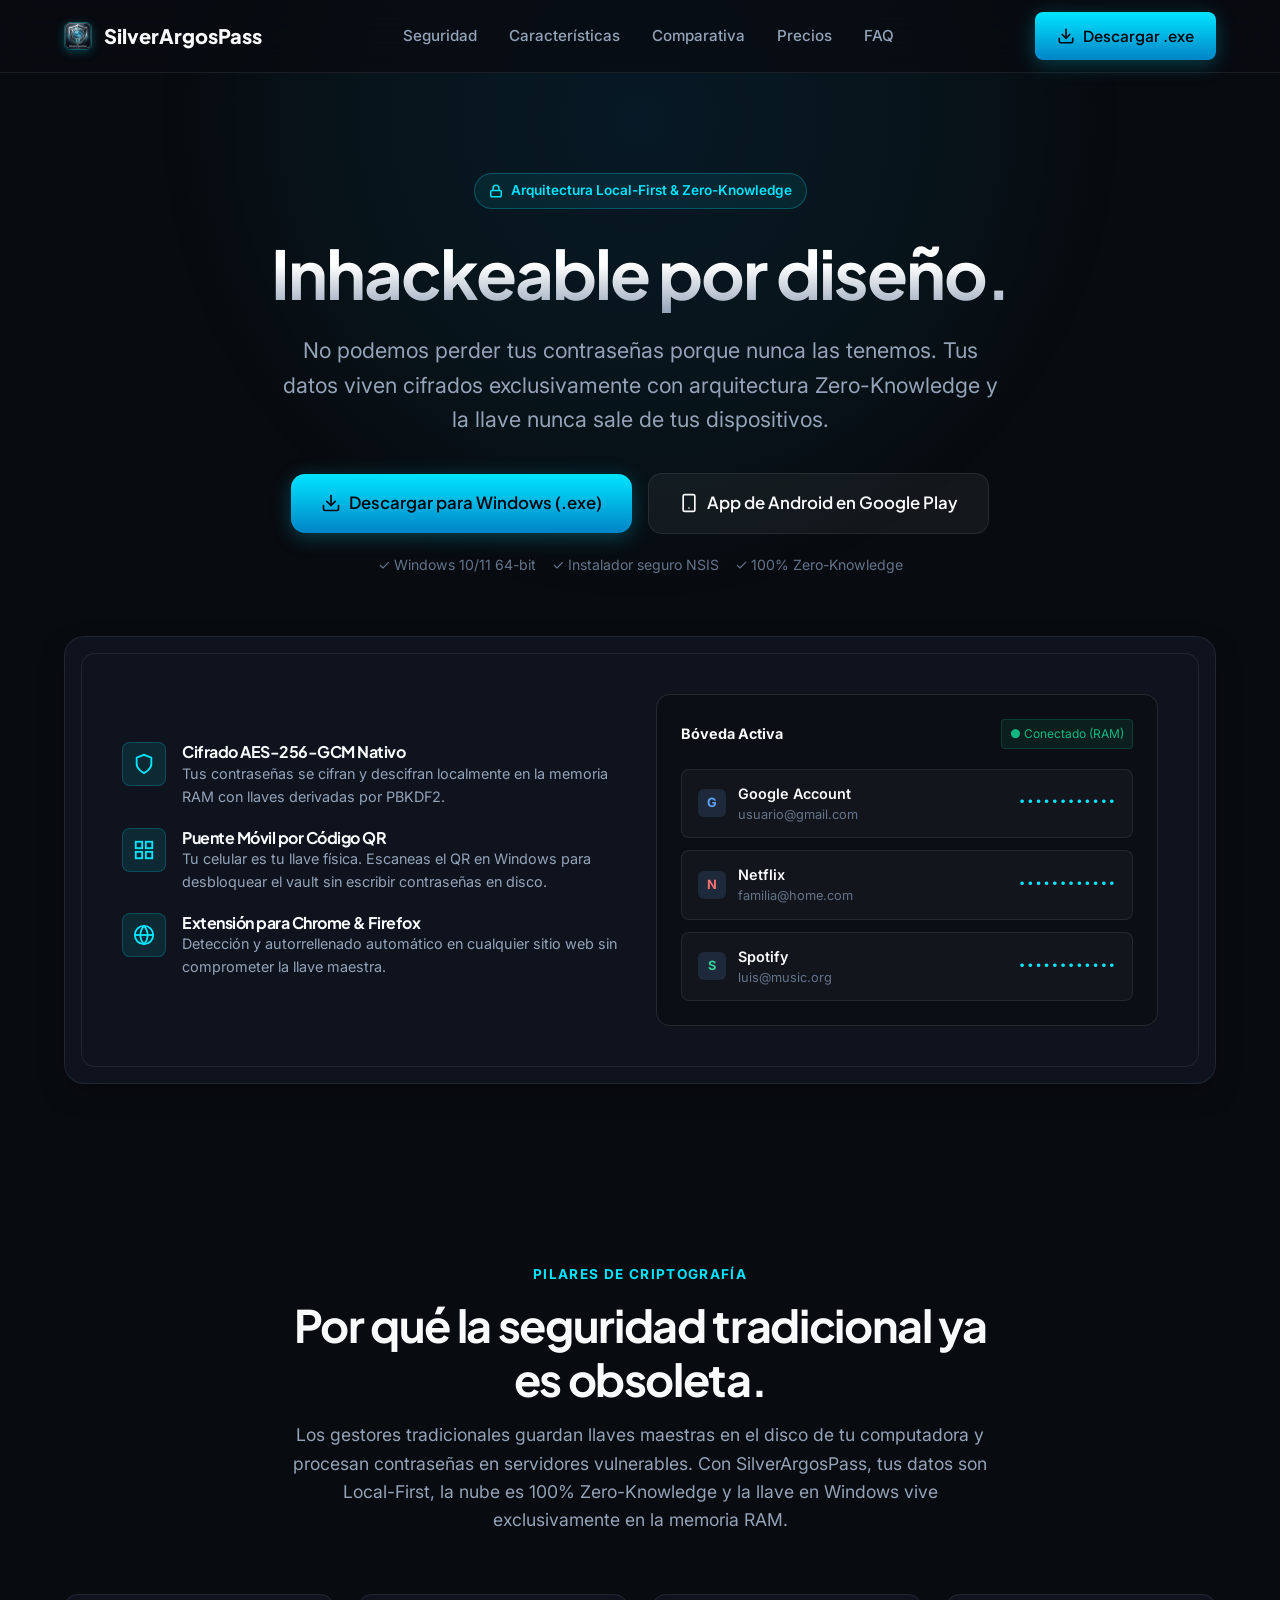
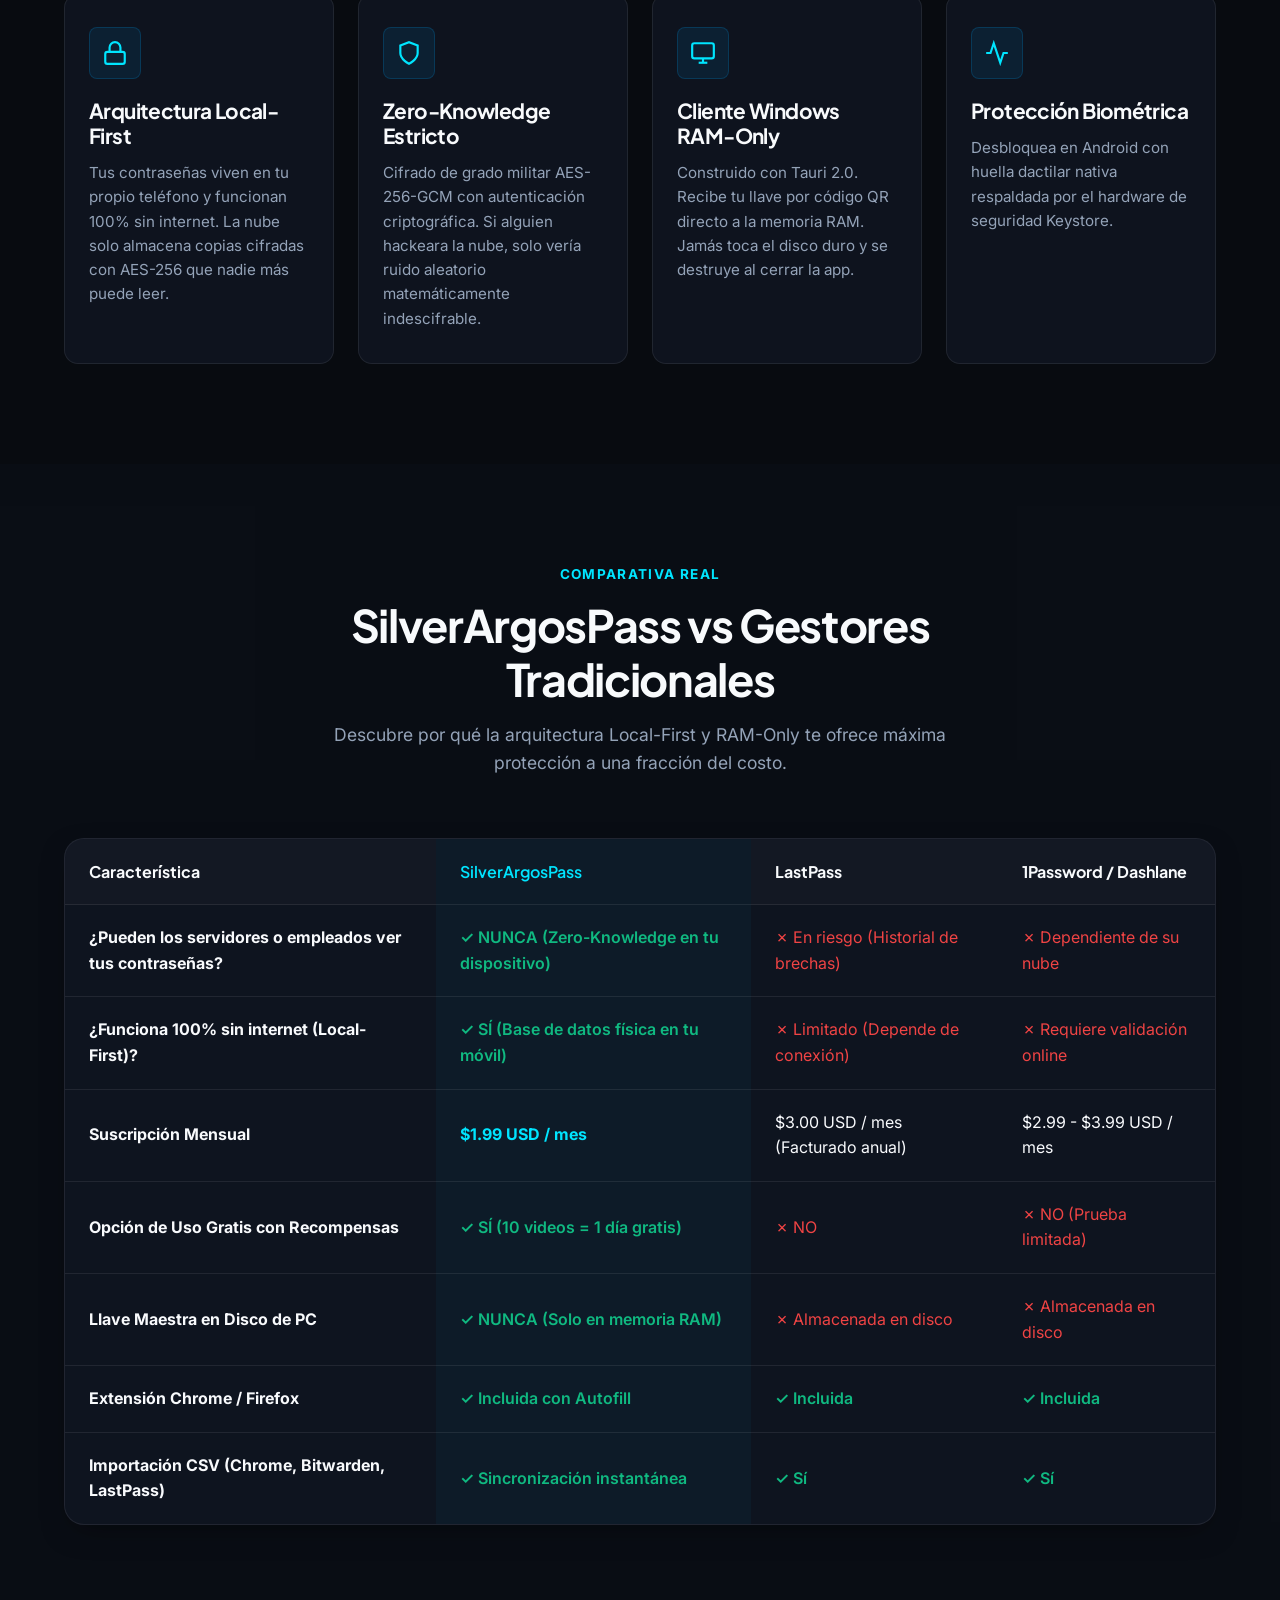
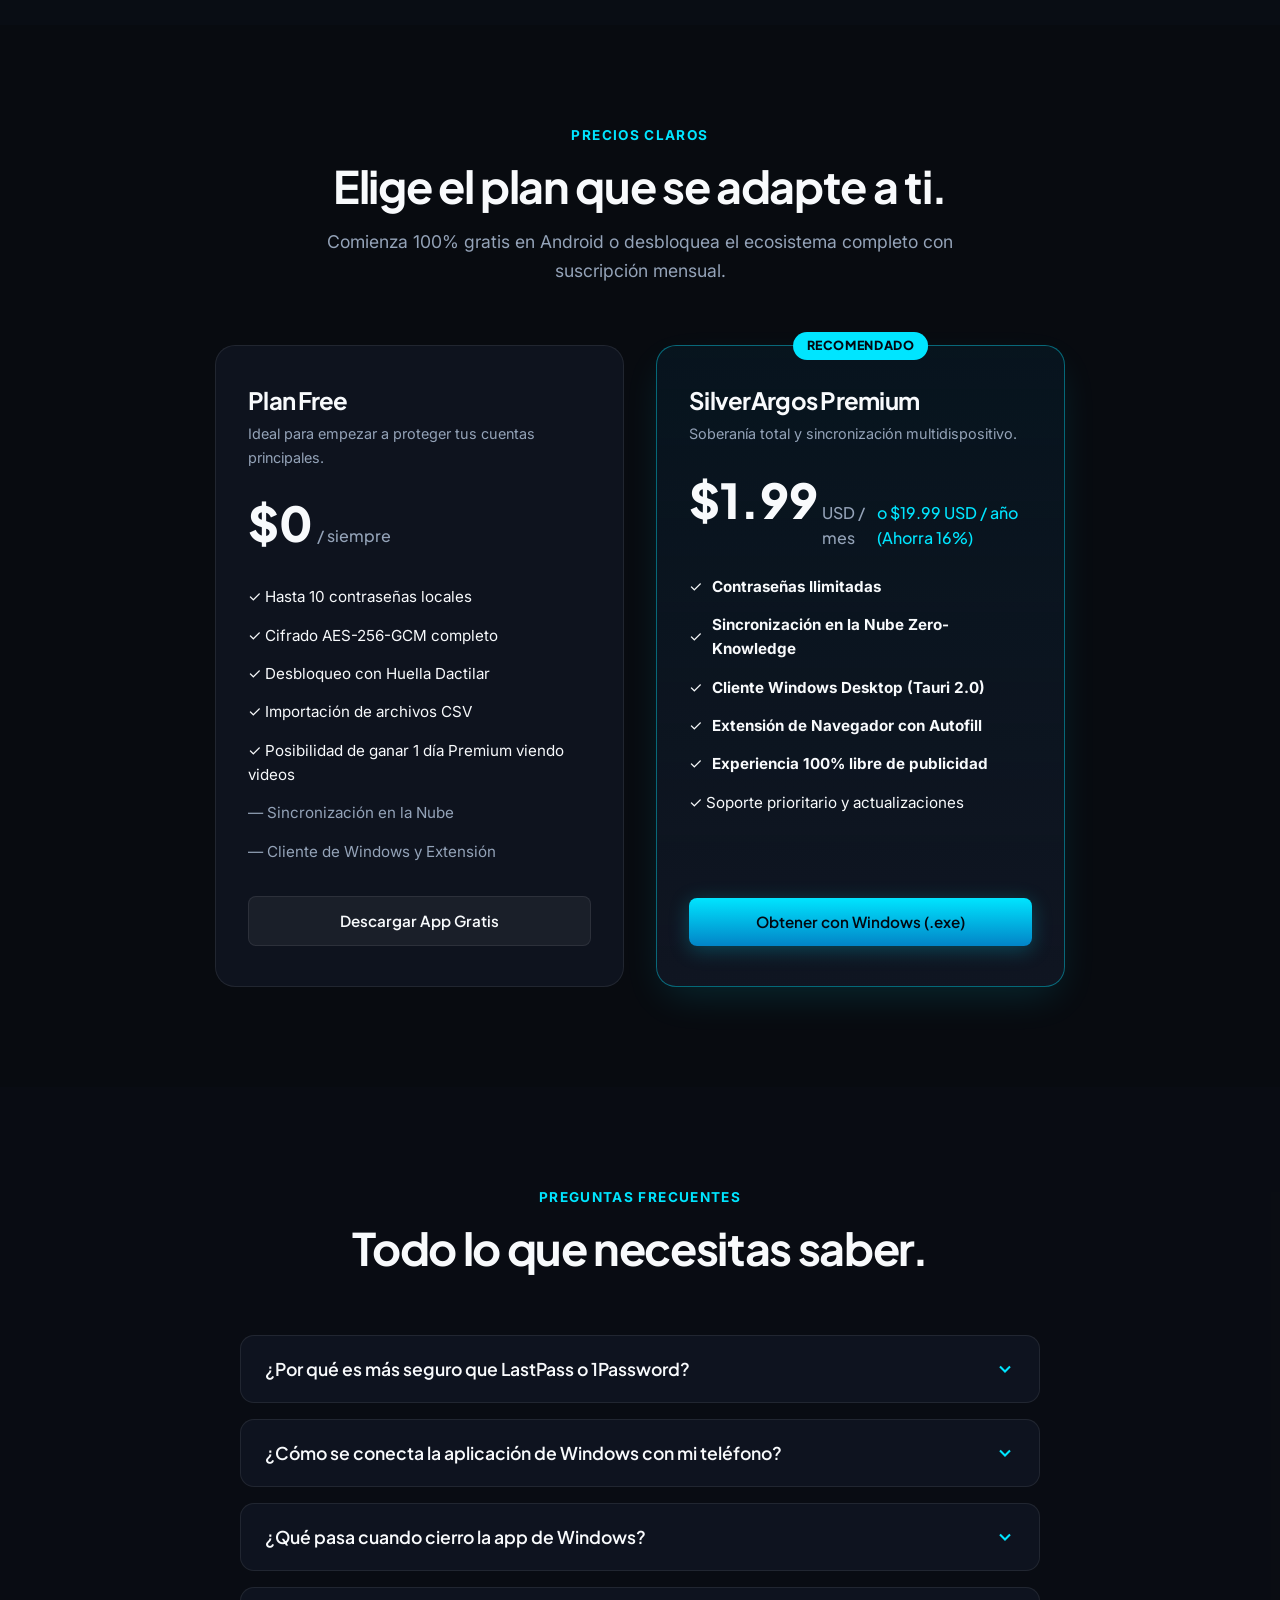
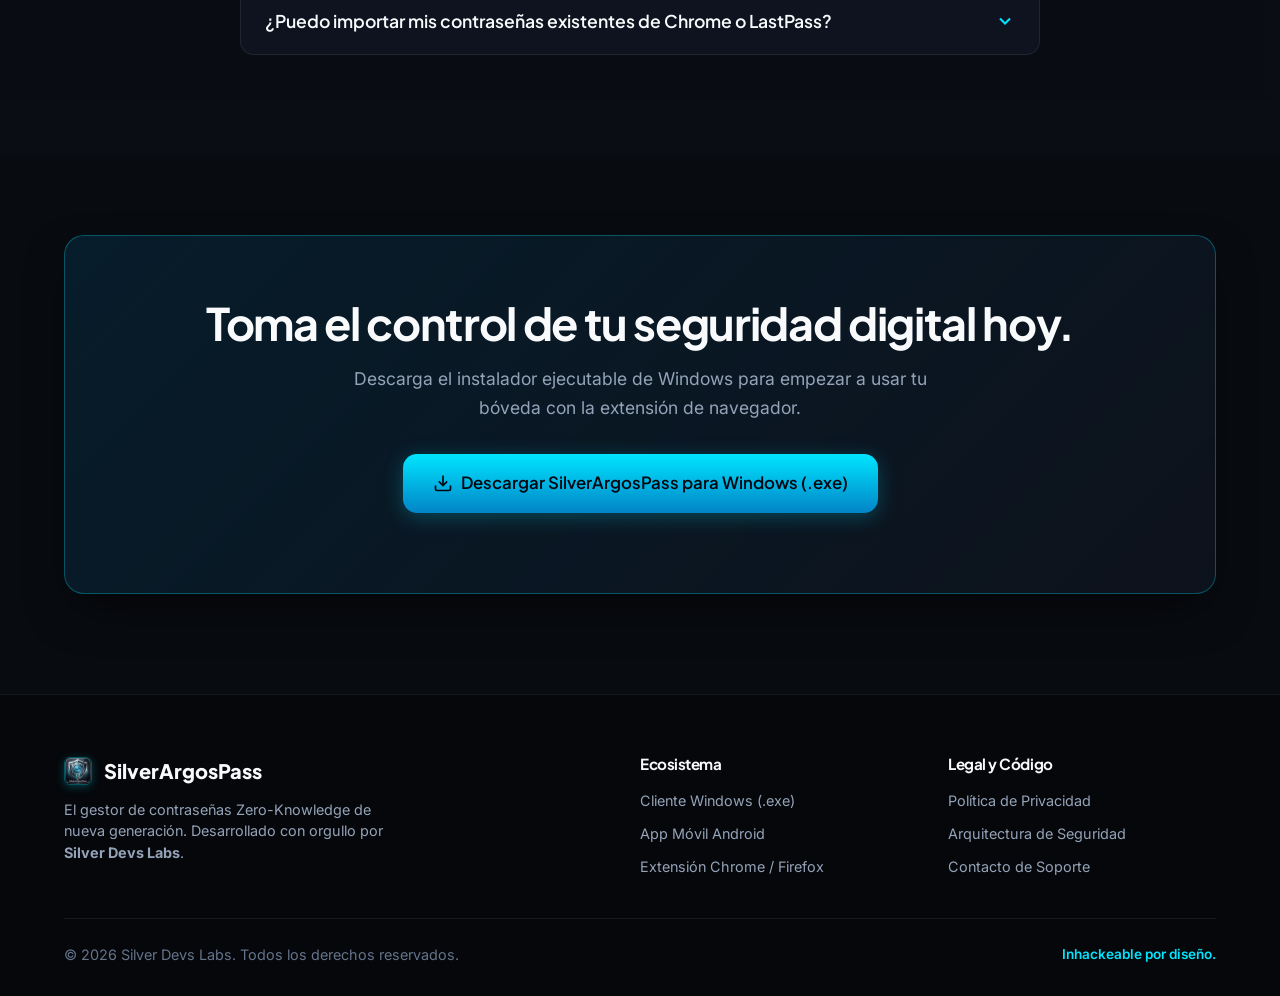
==== commit 112d0093: "feat: Add official Privacy Policy page (privacy.html) and link in footer" ====
--- a/SilverArgosPass/index.html
+++ b/SilverArgosPass/index.html
@@ -421,9 +421,9 @@
         <div class="footer-col">
           <h4>Legal y Código</h4>
           <ul class="footer-links">
-            <li><a href="https://github.com/SilverDevsLabs/SilverArgosPass">Repositorio GitHub</a></li>
+            <li><a href="privacy.html">Política de Privacidad</a></li>
             <li><a href="#seguridad">Arquitectura de Seguridad</a></li>
-            <li><a href="mailto:contact@silverdevslabs.com">Contacto de Soporte</a></li>
+            <li><a href="mailto:silver.devs.labs@gmail.com">Contacto de Soporte</a></li>
           </ul>
         </div>
       </div>
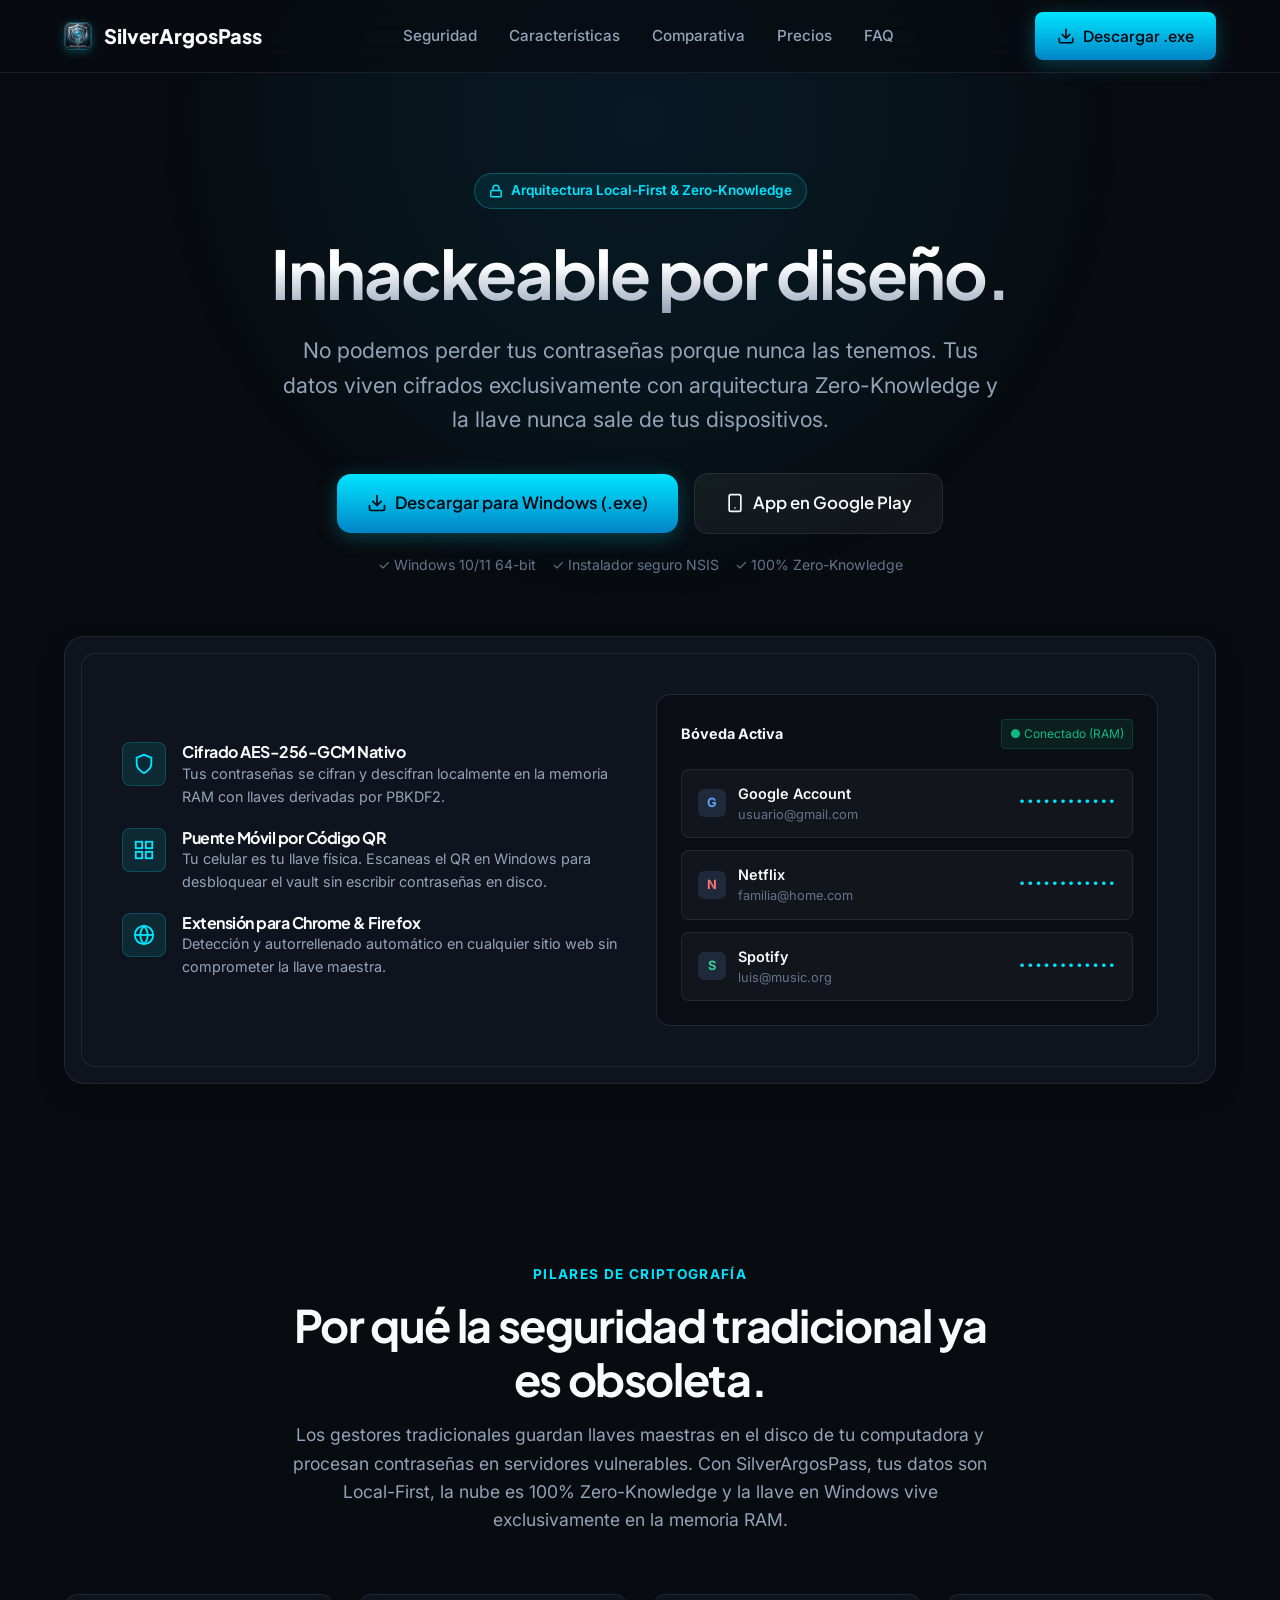
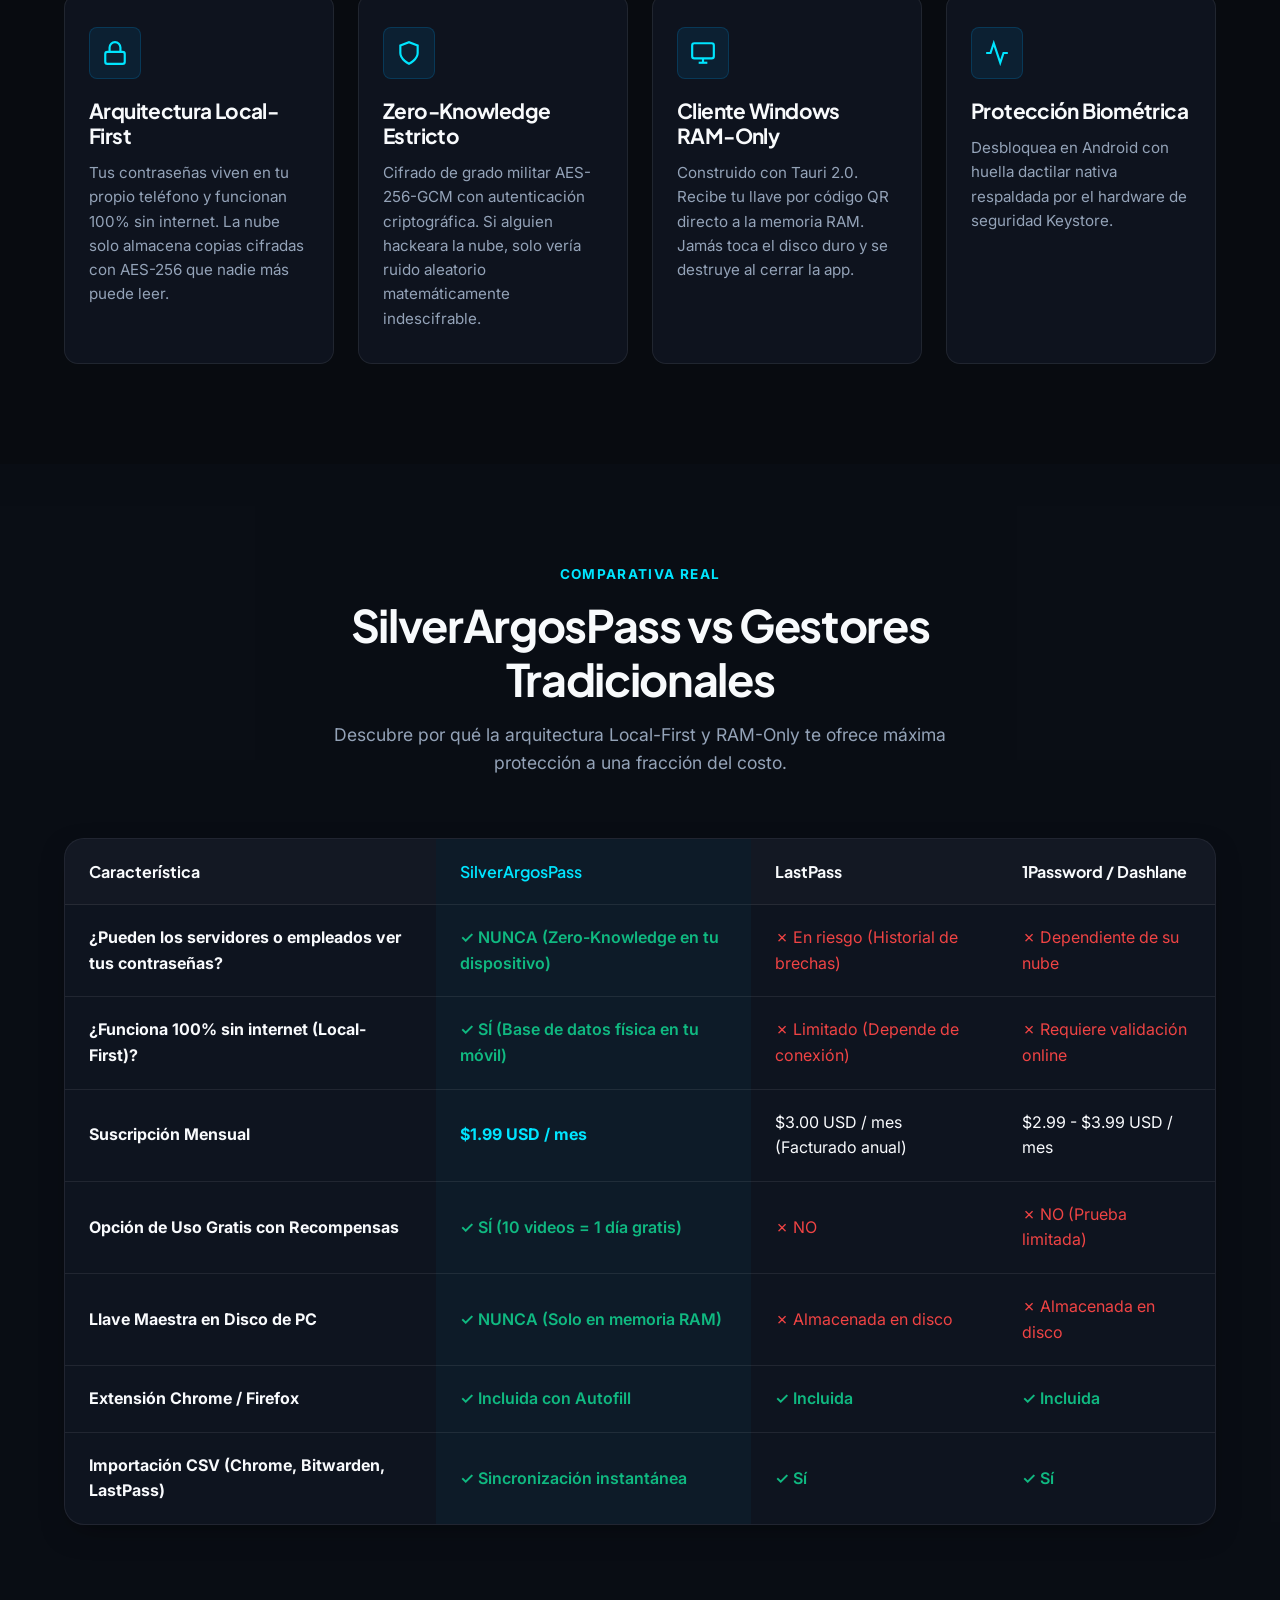
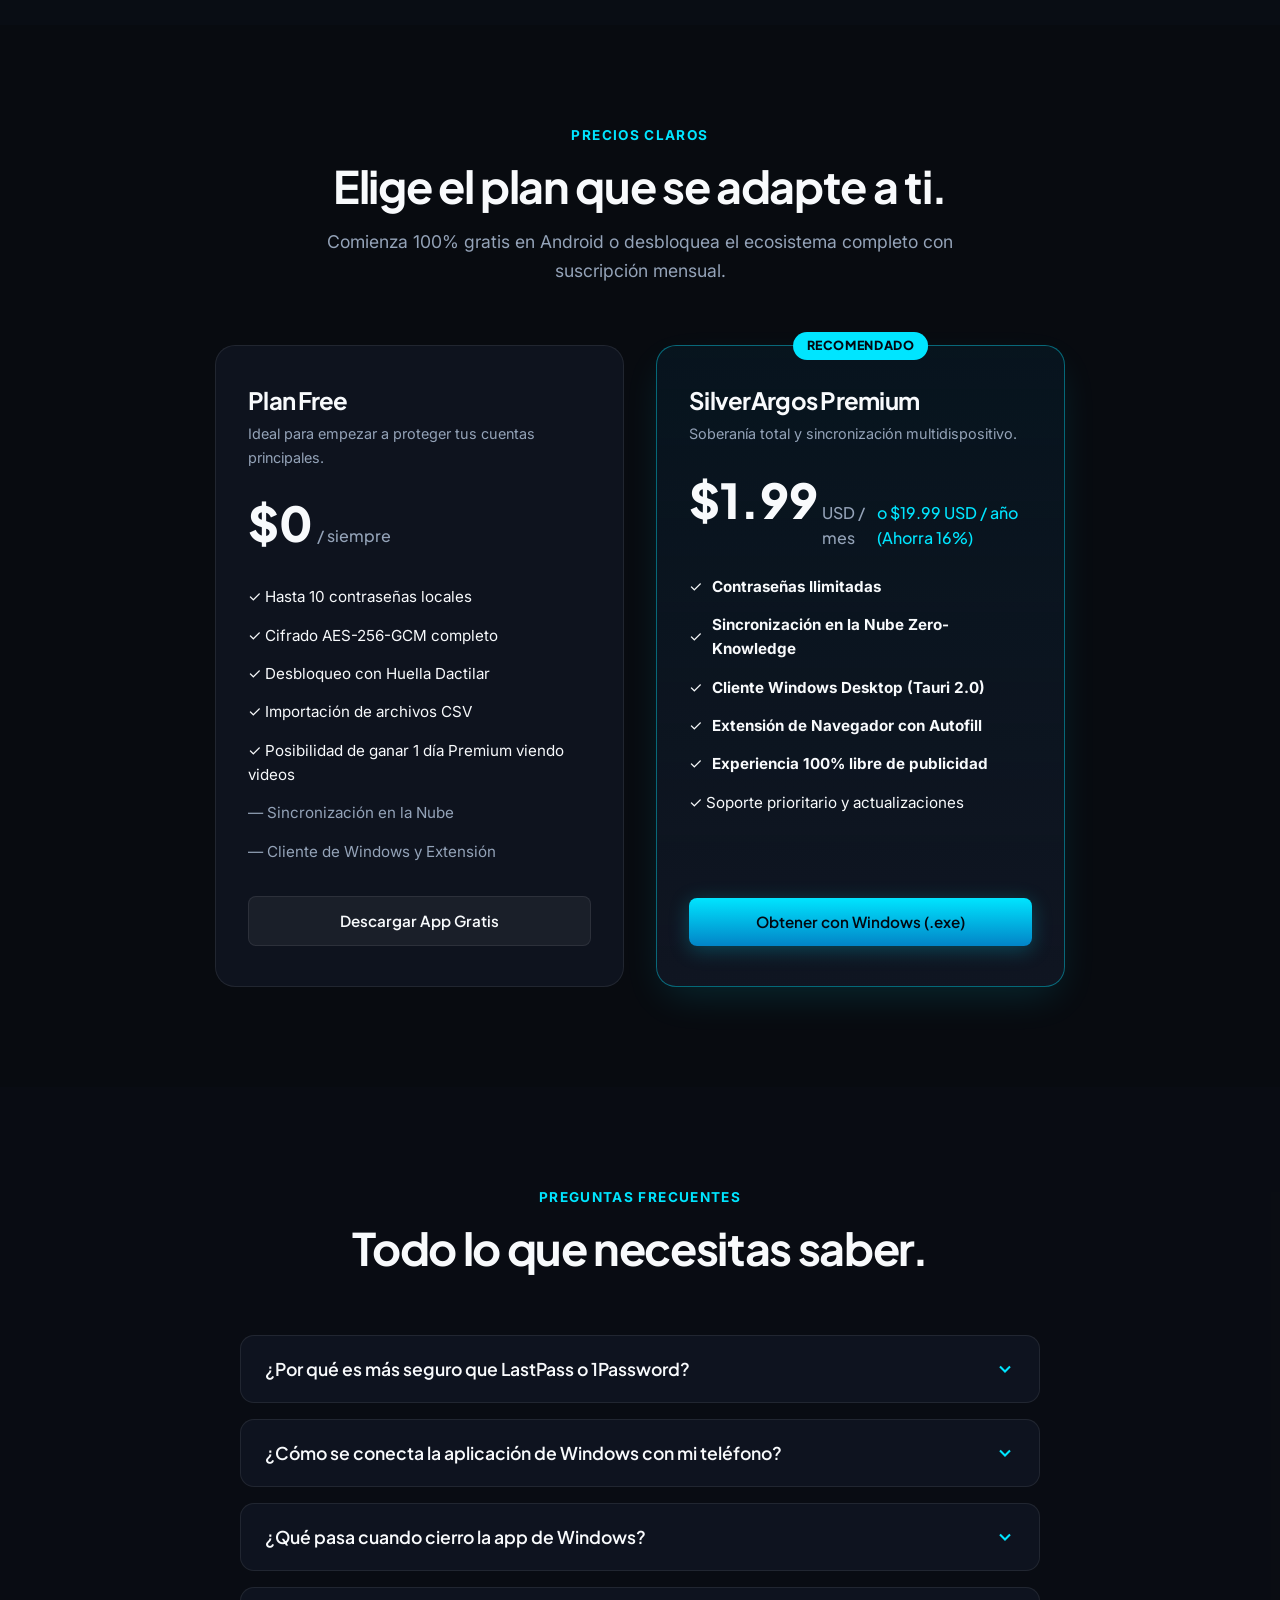
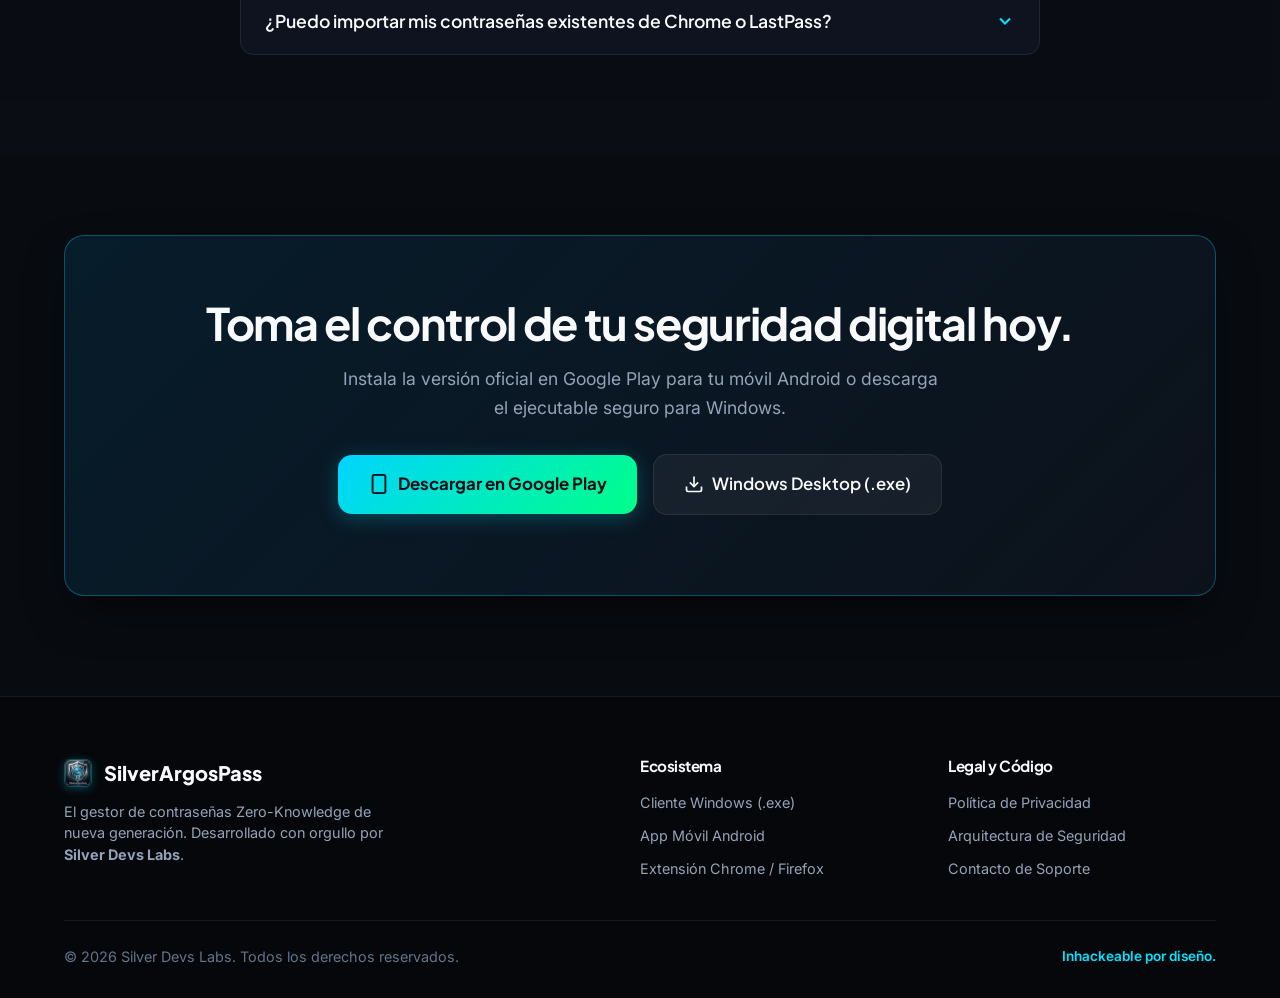
==== commit 494e07c0: "Update download links to Google Play production store and Windows exe" ====
--- a/SilverArgosPass/index.html
+++ b/SilverArgosPass/index.html
@@ -78,12 +78,12 @@
           </svg>
           Descargar para Windows (.exe)
         </a>
-        <a href="#descarga-app" class="btn btn-secondary btn-lg">
+        <a href="https://play.google.com/store/apps/details?id=com.silverdevslabs.silverargospass" target="_blank" rel="noopener" class="btn btn-secondary btn-lg">
           <svg width="20" height="20" viewBox="0 0 24 24" fill="none" stroke="currentColor" stroke-width="2" stroke-linecap="round" stroke-linejoin="round">
             <rect x="5" y="2" width="14" height="20" rx="2" ry="2"/>
             <line x1="12" y1="18" x2="12.01" y2="18"/>
           </svg>
-          App de Android en Google Play
+          App en Google Play
         </a>
       </div>
 
@@ -388,11 +388,15 @@
     <div class="container">
       <div class="download-box">
         <h2>Toma el control de tu seguridad digital hoy.</h2>
-        <p>Descarga el instalador ejecutable de Windows para empezar a usar tu bóveda con la extensión de navegador.</p>
-        <div class="hero-cta-group">
-          <a href="https://github.com/SilverDevsLabs/SilverArgosPass/releases/latest/download/SilverArgosPass_1.0.0_x64-setup.exe" class="btn btn-primary btn-lg btn-download-exe">
+        <p>Instala la versión oficial en Google Play para tu móvil Android o descarga el ejecutable seguro para Windows.</p>
+        <div class="hero-cta-group" style="justify-content: center; gap: 16px;">
+          <a href="https://play.google.com/store/apps/details?id=com.silverdevslabs.silverargospass" target="_blank" rel="noopener" class="btn btn-primary btn-lg" style="background: linear-gradient(135deg, #00D4FF, #00FF88); color: #070B14; font-weight: 700;">
+            <svg width="22" height="22" viewBox="0 0 24 24" fill="none" stroke="currentColor" stroke-width="2"><rect x="5" y="2" width="14" height="20" rx="2" ry="2"/><line x1="12" y1="18" x2="12.01" y2="18"/></svg>
+            Descargar en Google Play
+          </a>
+          <a href="https://github.com/SilverDevsLabs/SilverArgosPass/releases/latest/download/SilverArgosPass_1.0.0_x64-setup.exe" class="btn btn-secondary btn-lg btn-download-exe">
             <svg width="20" height="20" viewBox="0 0 24 24" fill="none" stroke="currentColor" stroke-width="2"><path d="M21 15v4a2 2 0 0 1-2 2H5a2 2 0 0 1-2-2v-4"/><polyline points="7 10 12 15 17 10"/><line x1="12" y1="15" x2="12" y2="3"/></svg>
-            Descargar SilverArgosPass para Windows (.exe)
+            Windows Desktop (.exe)
           </a>
         </div>
       </div>
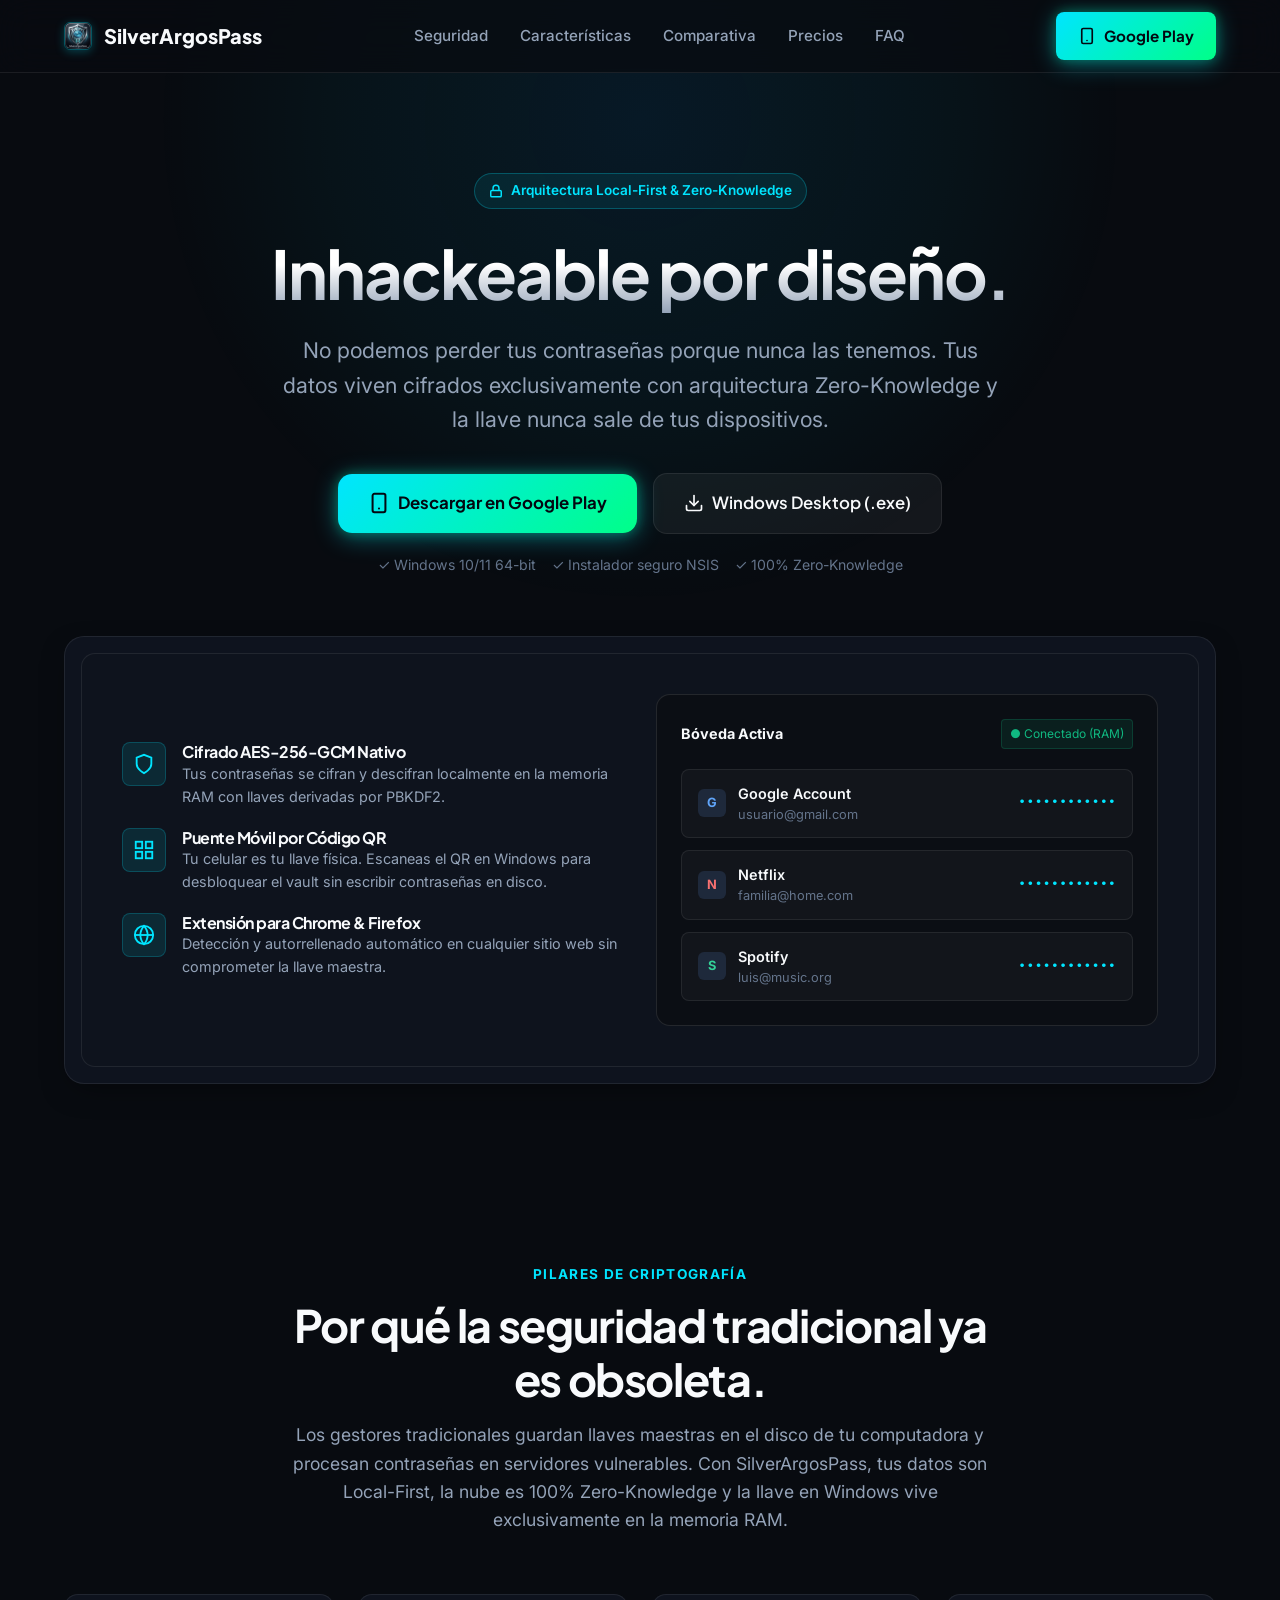
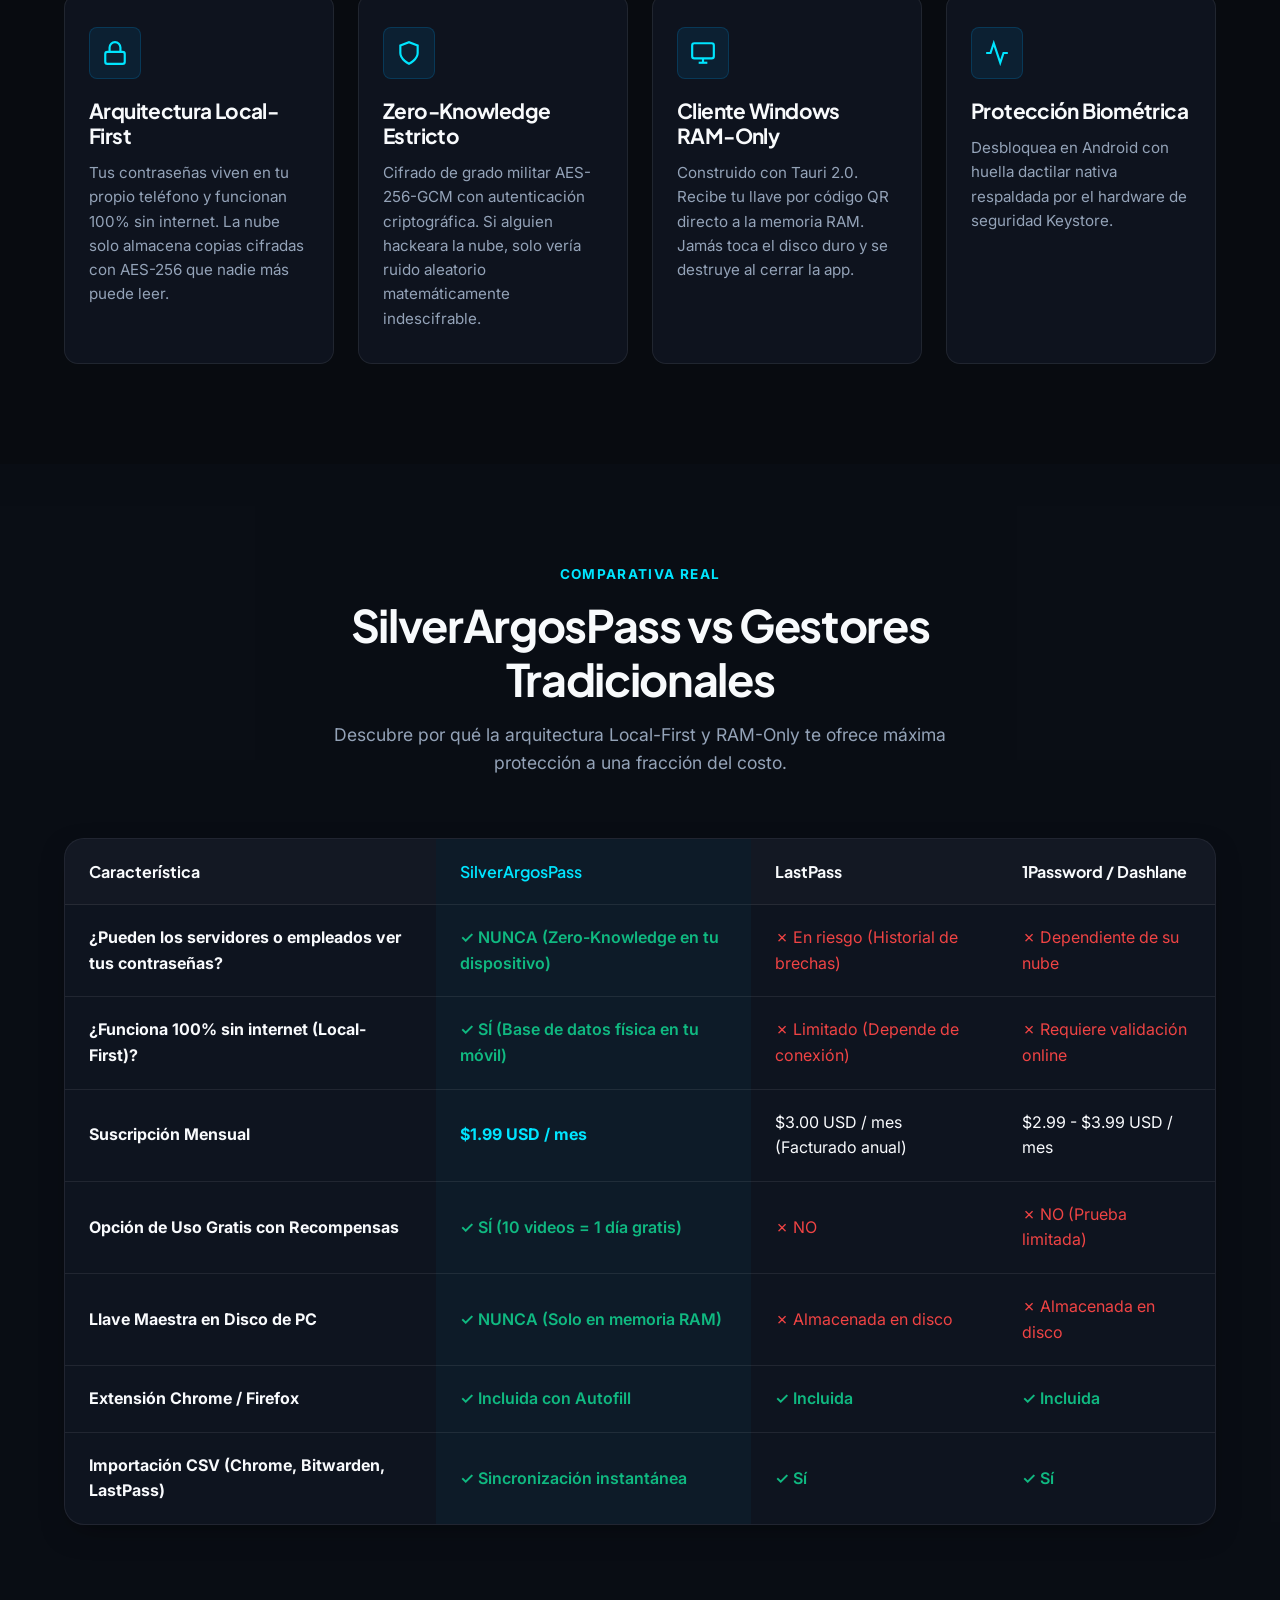
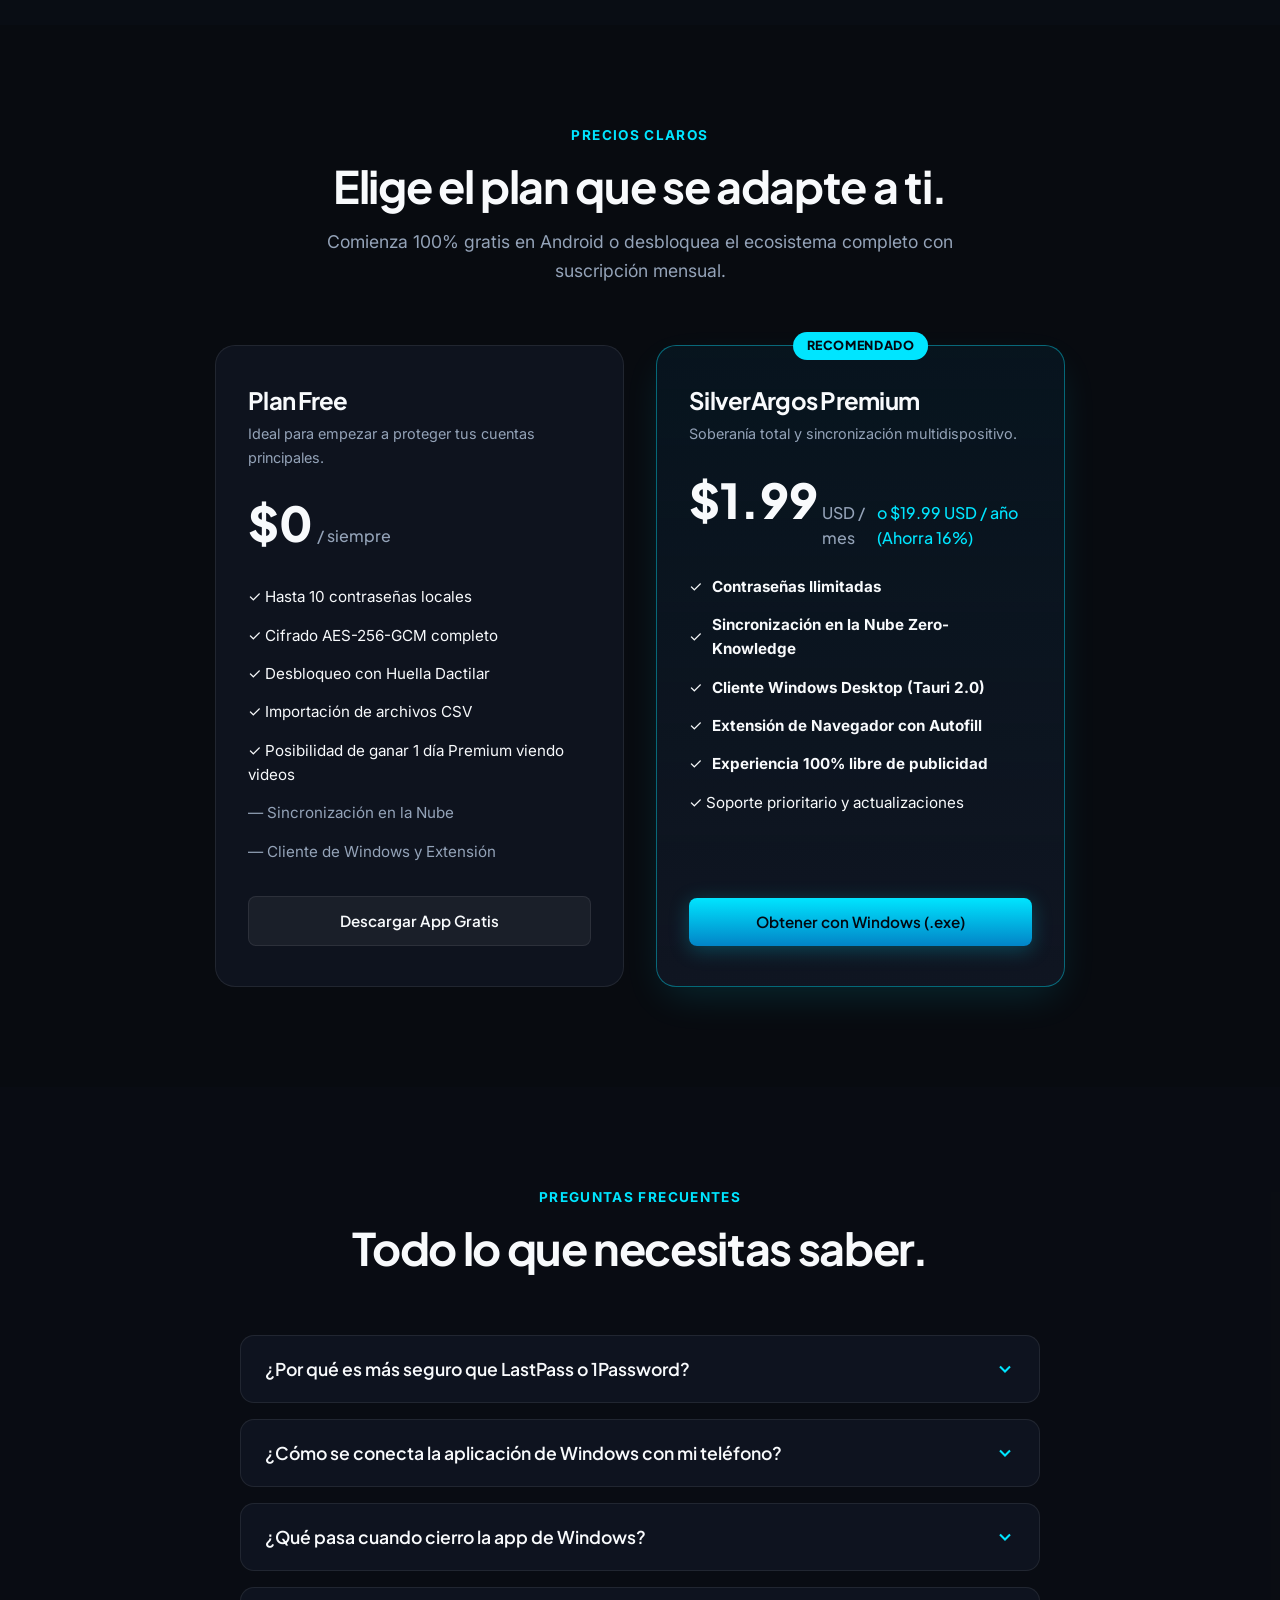
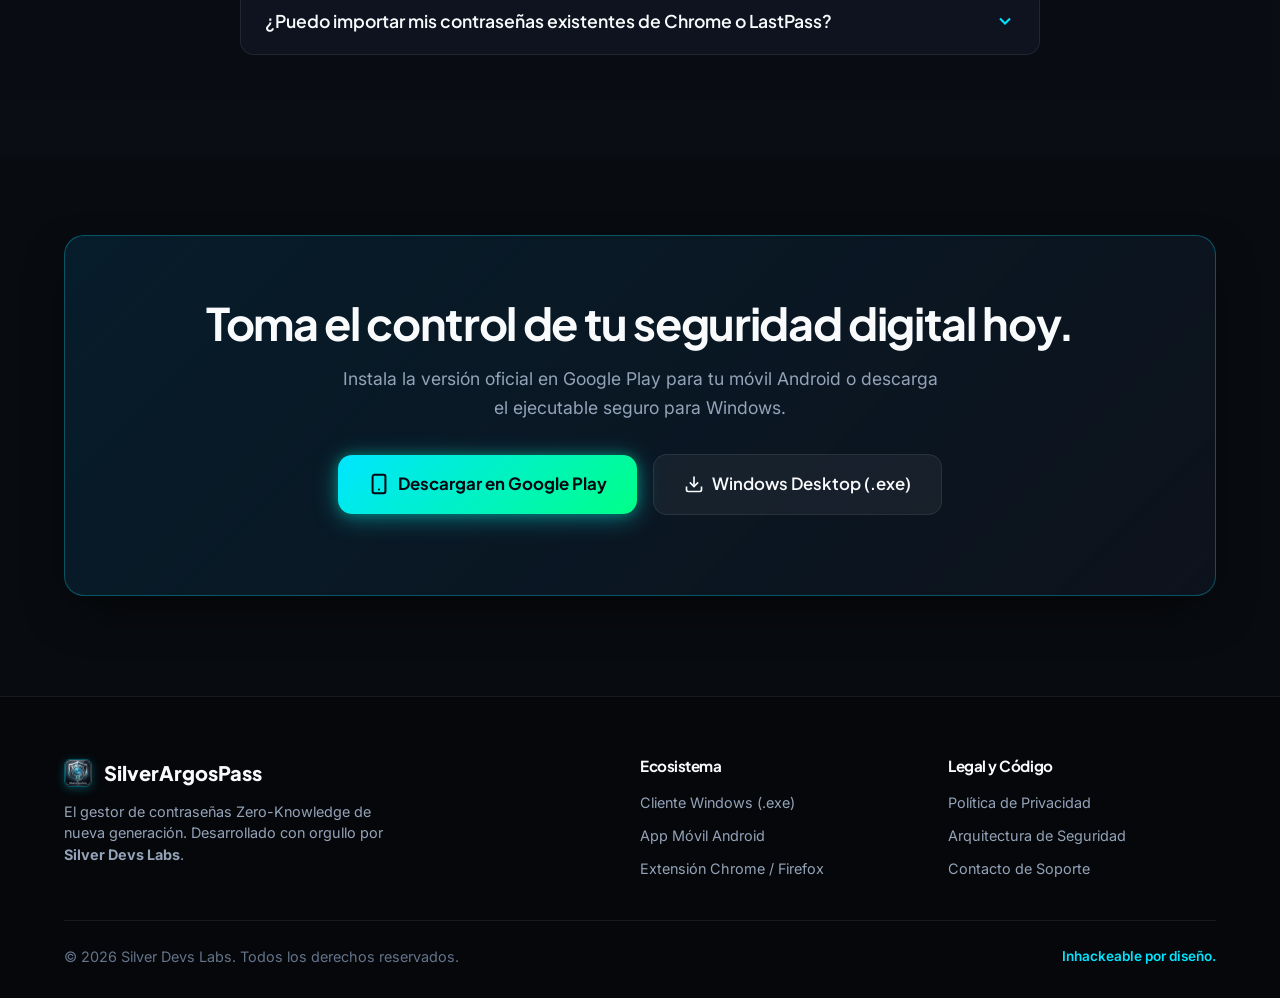
==== commit e118d42c: "Highlight Google Play Store download button over Windows client" ====
--- a/SilverArgosPass/index.html
+++ b/SilverArgosPass/index.html
@@ -41,13 +41,12 @@
           <li><a href="#faq">FAQ</a></li>
         </ul>
         <div class="nav-actions">
-          <a href="SilverArgosPass_1.0.0_x64-setup.exe" download class="btn btn-primary btn-download-exe">
+          <a href="https://play.google.com/store/apps/details?id=com.silverdevslabs.silverargospass" target="_blank" rel="noopener" class="btn btn-playstore">
             <svg width="18" height="18" viewBox="0 0 24 24" fill="none" stroke="currentColor" stroke-width="2.2" stroke-linecap="round" stroke-linejoin="round">
-              <path d="M21 15v4a2 2 0 0 1-2 2H5a2 2 0 0 1-2-2v-4"/>
-              <polyline points="7 10 12 15 17 10"/>
-              <line x1="12" y1="15" x2="12" y2="3"/>
+              <rect x="5" y="2" width="14" height="20" rx="2" ry="2"/>
+              <line x1="12" y1="18" x2="12.01" y2="18"/>
             </svg>
-            <span>Descargar .exe</span>
+            <span>Google Play</span>
           </a>
         </div>
       </nav>
@@ -70,20 +69,20 @@
       </p>
       
       <div class="hero-cta-group">
-        <a href="SilverArgosPass_1.0.0_x64-setup.exe" download class="btn btn-primary btn-lg btn-download-exe">
+        <a href="https://play.google.com/store/apps/details?id=com.silverdevslabs.silverargospass" target="_blank" rel="noopener" class="btn btn-playstore btn-lg">
+          <svg width="22" height="22" viewBox="0 0 24 24" fill="none" stroke="currentColor" stroke-width="2.2" stroke-linecap="round" stroke-linejoin="round">
+            <rect x="5" y="2" width="14" height="20" rx="2" ry="2"/>
+            <line x1="12" y1="18" x2="12.01" y2="18"/>
+          </svg>
+          Descargar en Google Play
+        </a>
+        <a href="SilverArgosPass_1.0.0_x64-setup.exe" download class="btn btn-secondary btn-lg btn-download-exe">
           <svg width="20" height="20" viewBox="0 0 24 24" fill="none" stroke="currentColor" stroke-width="2" stroke-linecap="round" stroke-linejoin="round">
             <path d="M21 15v4a2 2 0 0 1-2 2H5a2 2 0 0 1-2-2v-4"/>
             <polyline points="7 10 12 15 17 10"/>
             <line x1="12" y1="15" x2="12" y2="3"/>
           </svg>
-          Descargar para Windows (.exe)
-        </a>
-        <a href="https://play.google.com/store/apps/details?id=com.silverdevslabs.silverargospass" target="_blank" rel="noopener" class="btn btn-secondary btn-lg">
-          <svg width="20" height="20" viewBox="0 0 24 24" fill="none" stroke="currentColor" stroke-width="2" stroke-linecap="round" stroke-linejoin="round">
-            <rect x="5" y="2" width="14" height="20" rx="2" ry="2"/>
-            <line x1="12" y1="18" x2="12.01" y2="18"/>
-          </svg>
-          App en Google Play
+          Windows Desktop (.exe)
         </a>
       </div>
 
@@ -390,8 +389,8 @@
         <h2>Toma el control de tu seguridad digital hoy.</h2>
         <p>Instala la versión oficial en Google Play para tu móvil Android o descarga el ejecutable seguro para Windows.</p>
         <div class="hero-cta-group" style="justify-content: center; gap: 16px;">
-          <a href="https://play.google.com/store/apps/details?id=com.silverdevslabs.silverargospass" target="_blank" rel="noopener" class="btn btn-primary btn-lg" style="background: linear-gradient(135deg, #00D4FF, #00FF88); color: #070B14; font-weight: 700;">
-            <svg width="22" height="22" viewBox="0 0 24 24" fill="none" stroke="currentColor" stroke-width="2"><rect x="5" y="2" width="14" height="20" rx="2" ry="2"/><line x1="12" y1="18" x2="12.01" y2="18"/></svg>
+          <a href="https://play.google.com/store/apps/details?id=com.silverdevslabs.silverargospass" target="_blank" rel="noopener" class="btn btn-playstore btn-lg">
+            <svg width="22" height="22" viewBox="0 0 24 24" fill="none" stroke="currentColor" stroke-width="2.2" stroke-linecap="round" stroke-linejoin="round"><rect x="5" y="2" width="14" height="20" rx="2" ry="2"/><line x1="12" y1="18" x2="12.01" y2="18"/></svg>
             Descargar en Google Play
           </a>
           <a href="https://github.com/SilverDevsLabs/SilverArgosPass/releases/latest/download/SilverArgosPass_1.0.0_x64-setup.exe" class="btn btn-secondary btn-lg btn-download-exe">
--- a/SilverArgosPass/styles.css
+++ b/SilverArgosPass/styles.css
@@ -171,6 +171,21 @@
   filter: brightness(1.08);
 }
 
+.btn-playstore {
+  background: linear-gradient(135deg, #00E5FF 0%, #00FF88 100%);
+  color: #030811 !important;
+  font-weight: 700;
+  box-shadow: 0 4px 24px rgba(0, 229, 255, 0.4), 0 0 12px rgba(0, 255, 136, 0.3);
+  position: relative;
+  overflow: hidden;
+}
+
+.btn-playstore:hover {
+  transform: translateY(-2px) scale(1.02);
+  box-shadow: 0 8px 30px rgba(0, 229, 255, 0.55), 0 0 20px rgba(0, 255, 136, 0.5);
+  filter: brightness(1.05);
+}
+
 .btn-secondary {
   background: rgba(255, 255, 255, 0.05);
   color: var(--text-main);
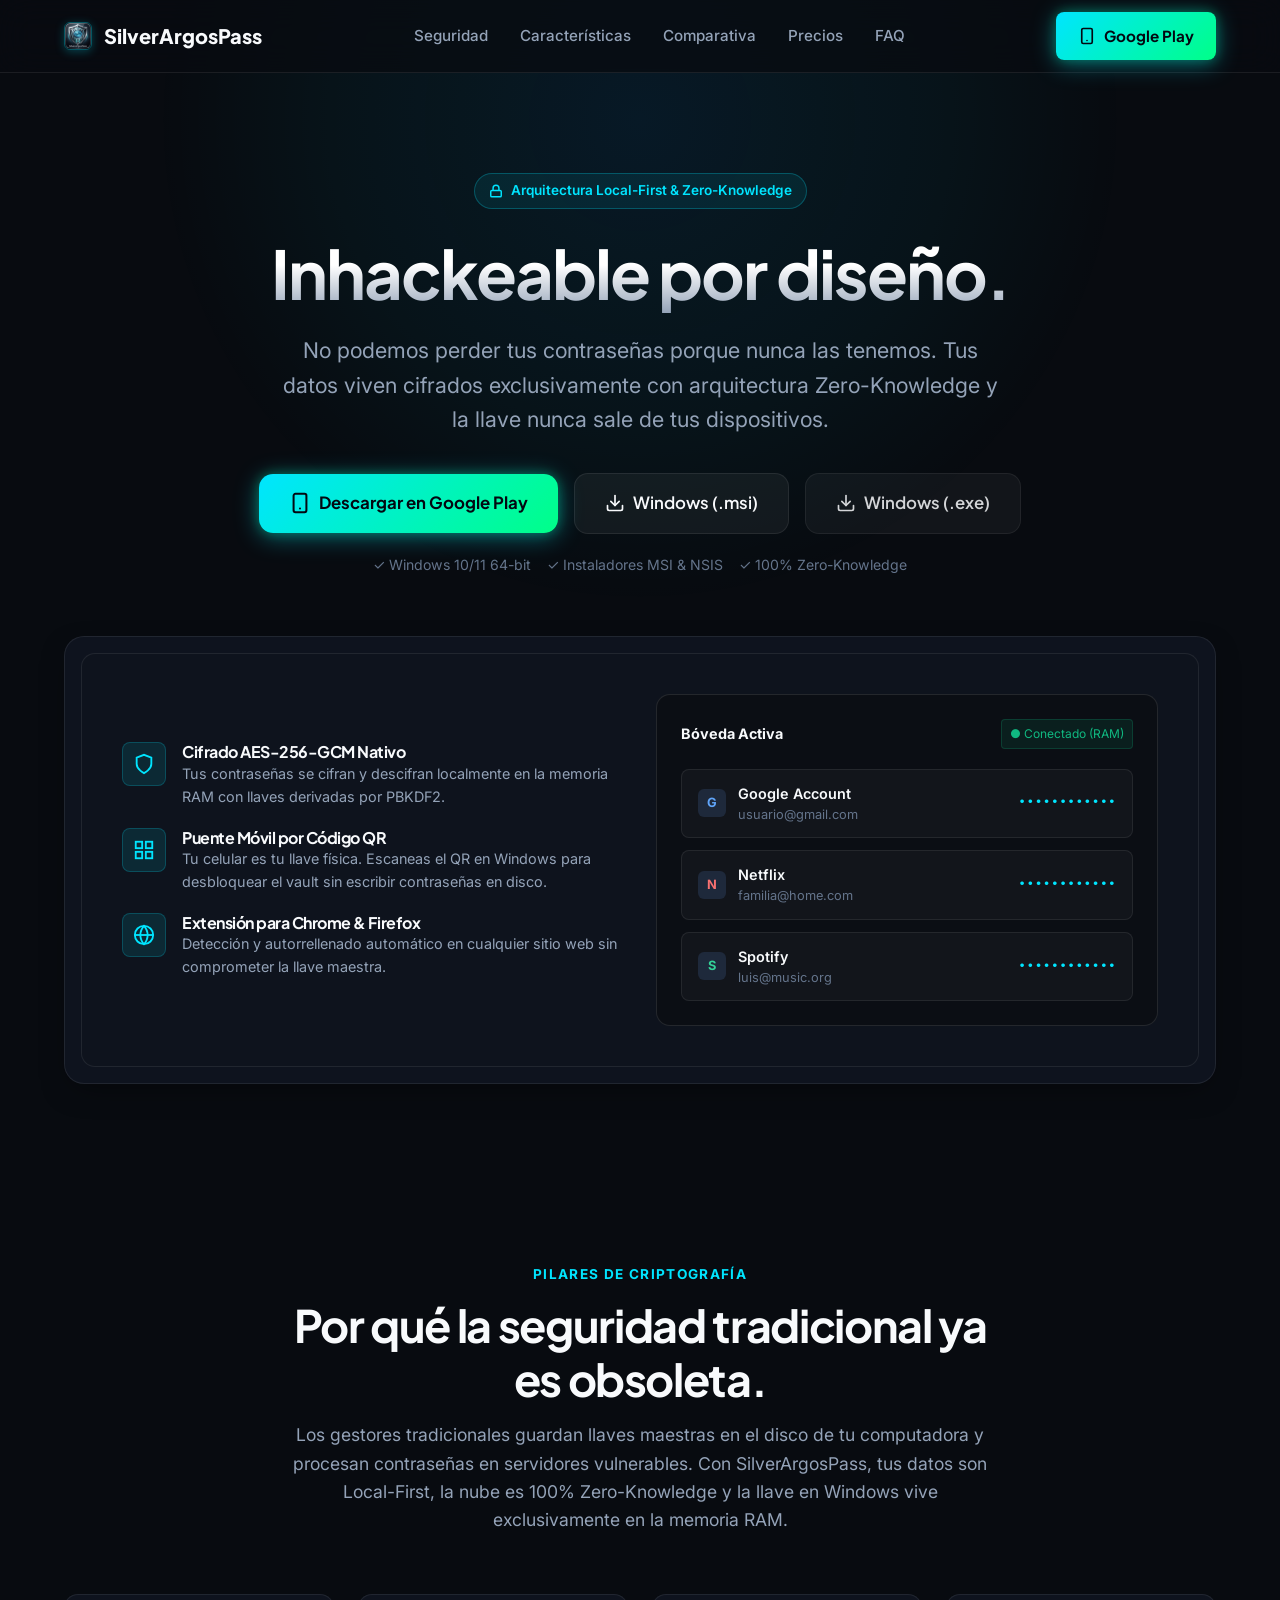
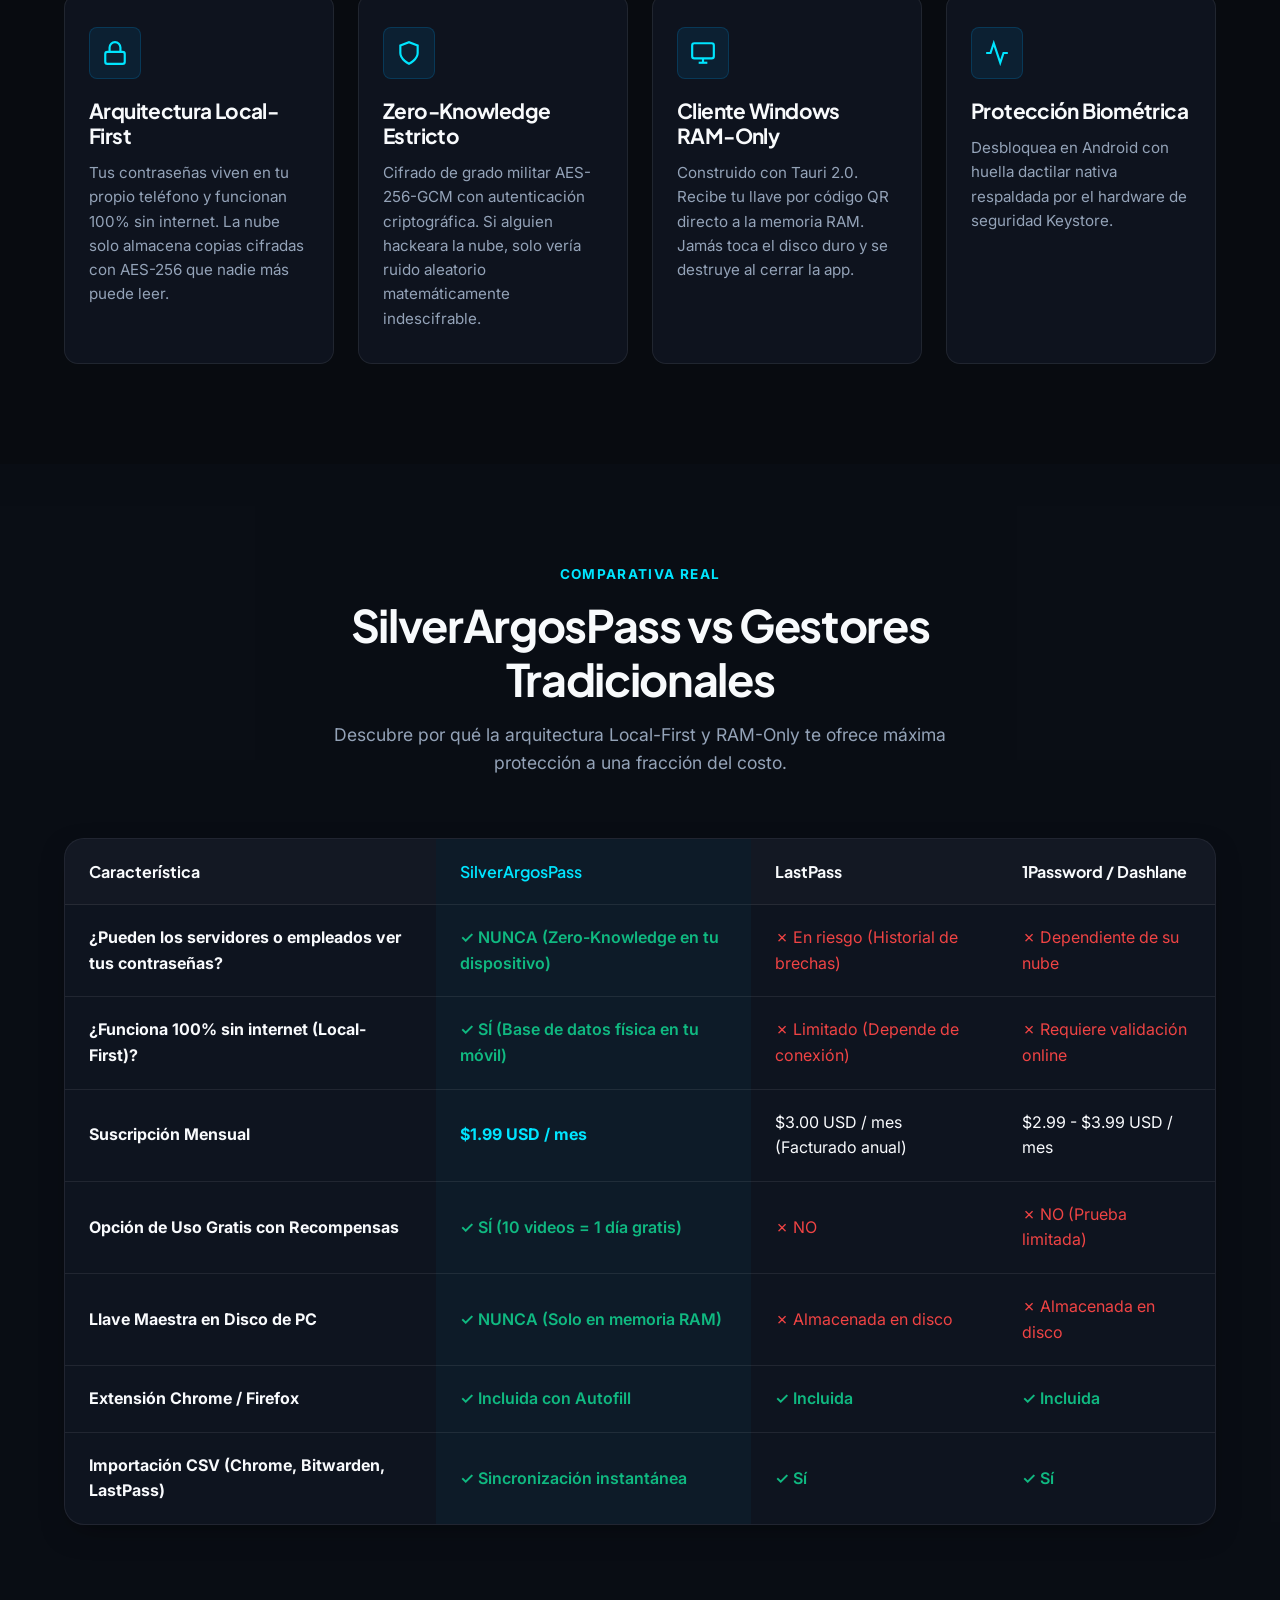
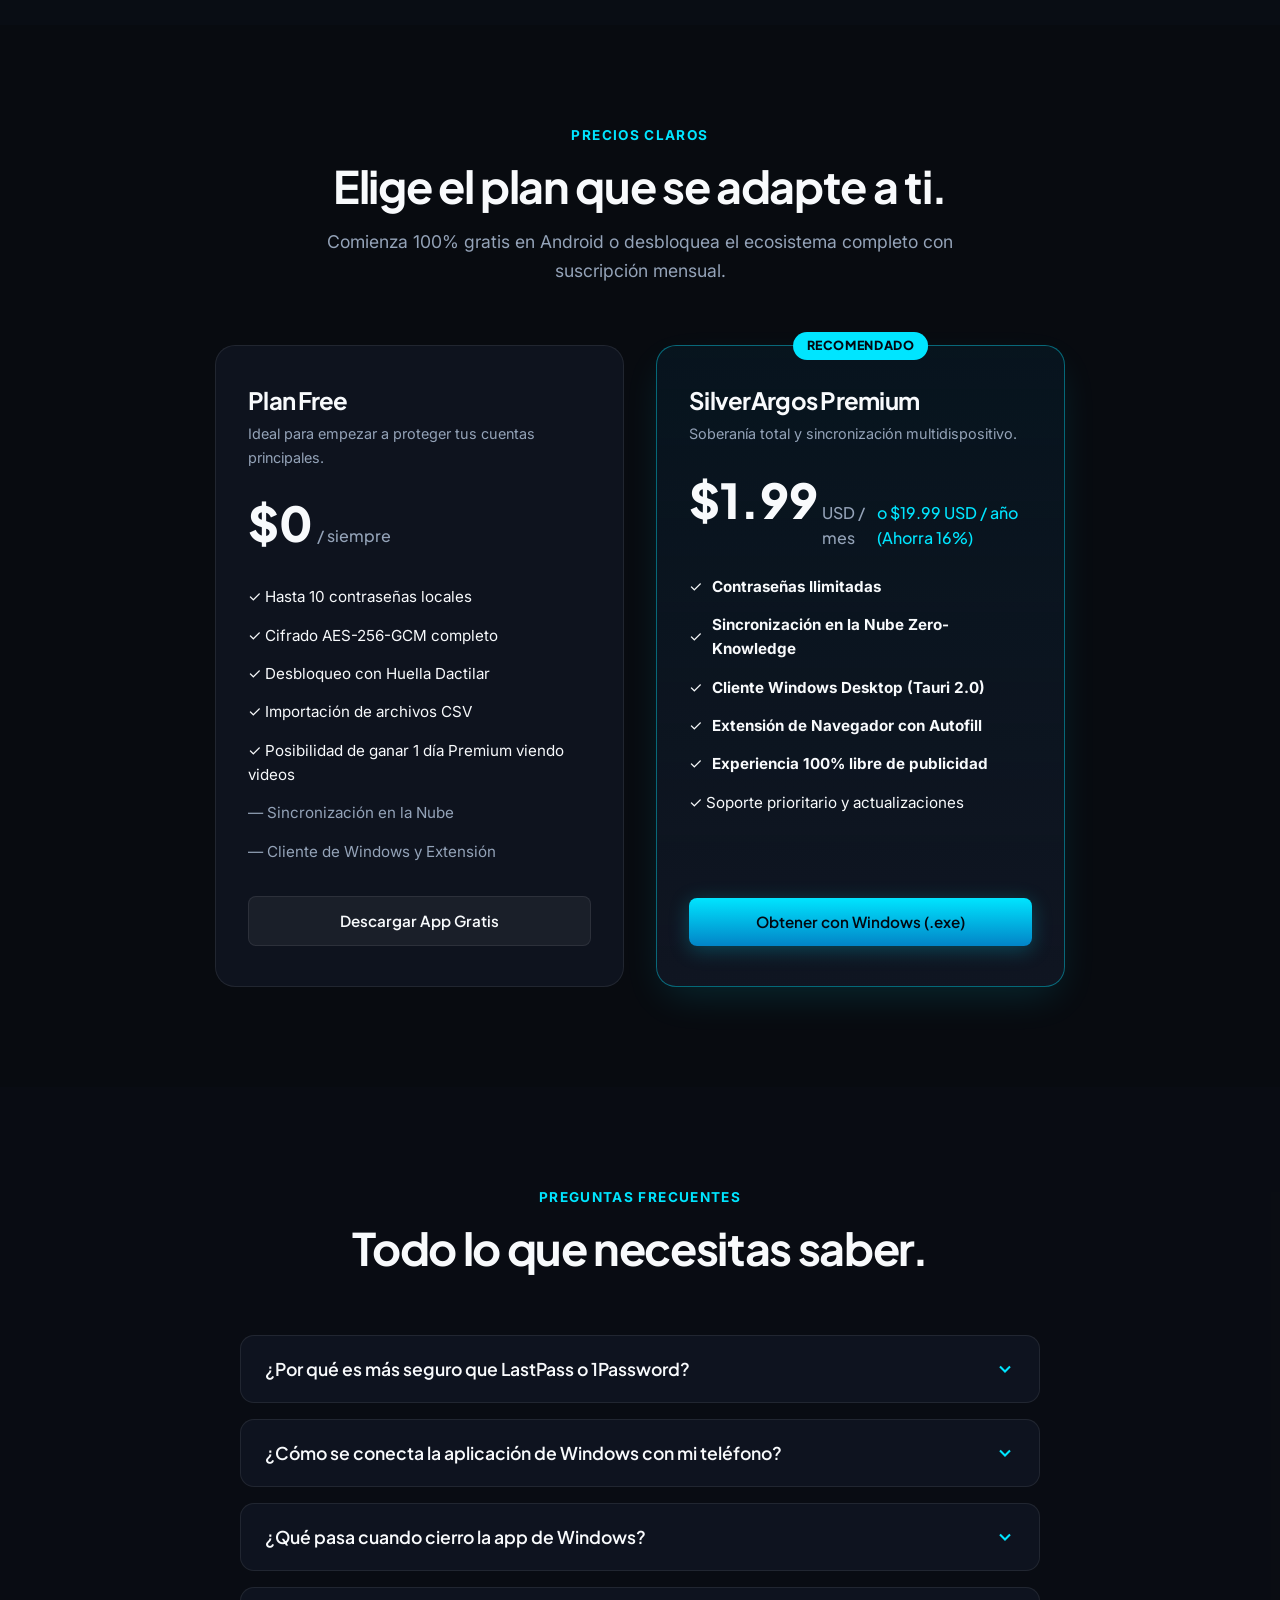
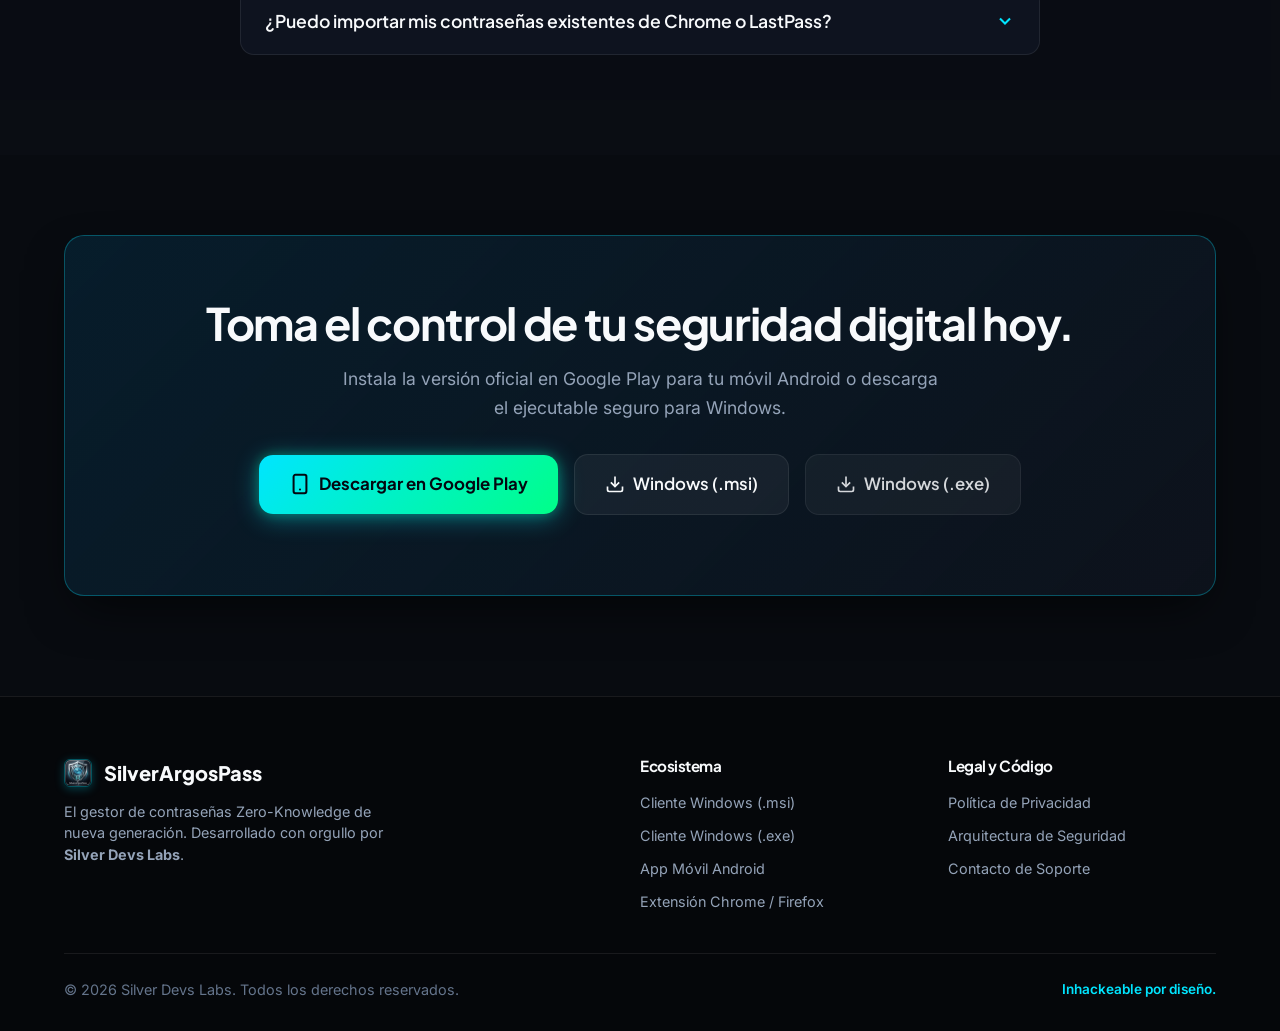
==== commit fa24879d: "feat: add Windows MSI installer download link and keep Google Play prioritized" ====
--- a/SilverArgosPass/index.html
+++ b/SilverArgosPass/index.html
@@ -76,19 +76,27 @@
           </svg>
           Descargar en Google Play
         </a>
-        <a href="SilverArgosPass_1.0.0_x64-setup.exe" download class="btn btn-secondary btn-lg btn-download-exe">
+        <a href="https://github.com/silverdevslabs-del/app-releases/releases/download/silverargospass-windows-v1.0.0/SilverArgosPass_1.0.0_x64_en-US.msi" download class="btn btn-secondary btn-lg btn-download-msi" title="Descargar paquete de instalación oficial para Windows (MSI)">
           <svg width="20" height="20" viewBox="0 0 24 24" fill="none" stroke="currentColor" stroke-width="2" stroke-linecap="round" stroke-linejoin="round">
             <path d="M21 15v4a2 2 0 0 1-2 2H5a2 2 0 0 1-2-2v-4"/>
             <polyline points="7 10 12 15 17 10"/>
             <line x1="12" y1="15" x2="12" y2="3"/>
           </svg>
-          Windows Desktop (.exe)
+          Windows (.msi)
+        </a>
+        <a href="https://github.com/silverdevslabs-del/app-releases/releases/download/silverargospass-windows-v1.0.0/SilverArgosPass_1.0.0_x64-setup.exe" download class="btn btn-secondary btn-lg btn-download-exe" style="opacity: 0.85;" title="Descargar instalador ejecutable para Windows (EXE)">
+          <svg width="20" height="20" viewBox="0 0 24 24" fill="none" stroke="currentColor" stroke-width="2" stroke-linecap="round" stroke-linejoin="round">
+            <path d="M21 15v4a2 2 0 0 1-2 2H5a2 2 0 0 1-2-2v-4"/>
+            <polyline points="7 10 12 15 17 10"/>
+            <line x1="12" y1="15" x2="12" y2="3"/>
+          </svg>
+          Windows (.exe)
         </a>
       </div>
 
       <div class="hero-info-text">
         <span>✓ Windows 10/11 64-bit</span>
-        <span>✓ Instalador seguro NSIS</span>
+        <span>✓ Instaladores MSI & NSIS</span>
         <span>✓ 100% Zero-Knowledge</span>
       </div>
 
@@ -393,9 +401,13 @@
             <svg width="22" height="22" viewBox="0 0 24 24" fill="none" stroke="currentColor" stroke-width="2.2" stroke-linecap="round" stroke-linejoin="round"><rect x="5" y="2" width="14" height="20" rx="2" ry="2"/><line x1="12" y1="18" x2="12.01" y2="18"/></svg>
             Descargar en Google Play
           </a>
-          <a href="https://github.com/SilverDevsLabs/SilverArgosPass/releases/latest/download/SilverArgosPass_1.0.0_x64-setup.exe" class="btn btn-secondary btn-lg btn-download-exe">
+          <a href="https://github.com/silverdevslabs-del/app-releases/releases/download/silverargospass-windows-v1.0.0/SilverArgosPass_1.0.0_x64_en-US.msi" class="btn btn-secondary btn-lg btn-download-msi" title="Instalador Windows MSI">
             <svg width="20" height="20" viewBox="0 0 24 24" fill="none" stroke="currentColor" stroke-width="2"><path d="M21 15v4a2 2 0 0 1-2 2H5a2 2 0 0 1-2-2v-4"/><polyline points="7 10 12 15 17 10"/><line x1="12" y1="15" x2="12" y2="3"/></svg>
-            Windows Desktop (.exe)
+            Windows (.msi)
+          </a>
+          <a href="https://github.com/silverdevslabs-del/app-releases/releases/download/silverargospass-windows-v1.0.0/SilverArgosPass_1.0.0_x64-setup.exe" class="btn btn-secondary btn-lg btn-download-exe" style="opacity: 0.85;" title="Instalador Windows EXE">
+            <svg width="20" height="20" viewBox="0 0 24 24" fill="none" stroke="currentColor" stroke-width="2"><path d="M21 15v4a2 2 0 0 1-2 2H5a2 2 0 0 1-2-2v-4"/><polyline points="7 10 12 15 17 10"/><line x1="12" y1="15" x2="12" y2="3"/></svg>
+            Windows (.exe)
           </a>
         </div>
       </div>
@@ -416,7 +428,8 @@
         <div class="footer-col">
           <h4>Ecosistema</h4>
           <ul class="footer-links">
-            <li><a href="https://github.com/SilverDevsLabs/SilverArgosPass/releases/latest/download/SilverArgosPass_1.0.0_x64-setup.exe">Cliente Windows (.exe)</a></li>
+            <li><a href="https://github.com/silverdevslabs-del/app-releases/releases/download/silverargospass-windows-v1.0.0/SilverArgosPass_1.0.0_x64_en-US.msi">Cliente Windows (.msi)</a></li>
+            <li><a href="https://github.com/silverdevslabs-del/app-releases/releases/download/silverargospass-windows-v1.0.0/SilverArgosPass_1.0.0_x64-setup.exe">Cliente Windows (.exe)</a></li>
             <li><a href="#descarga-app">App Móvil Android</a></li>
             <li><a href="https://github.com/SilverDevsLabs/SilverArgosPass">Extensión Chrome / Firefox</a></li>
           </ul>
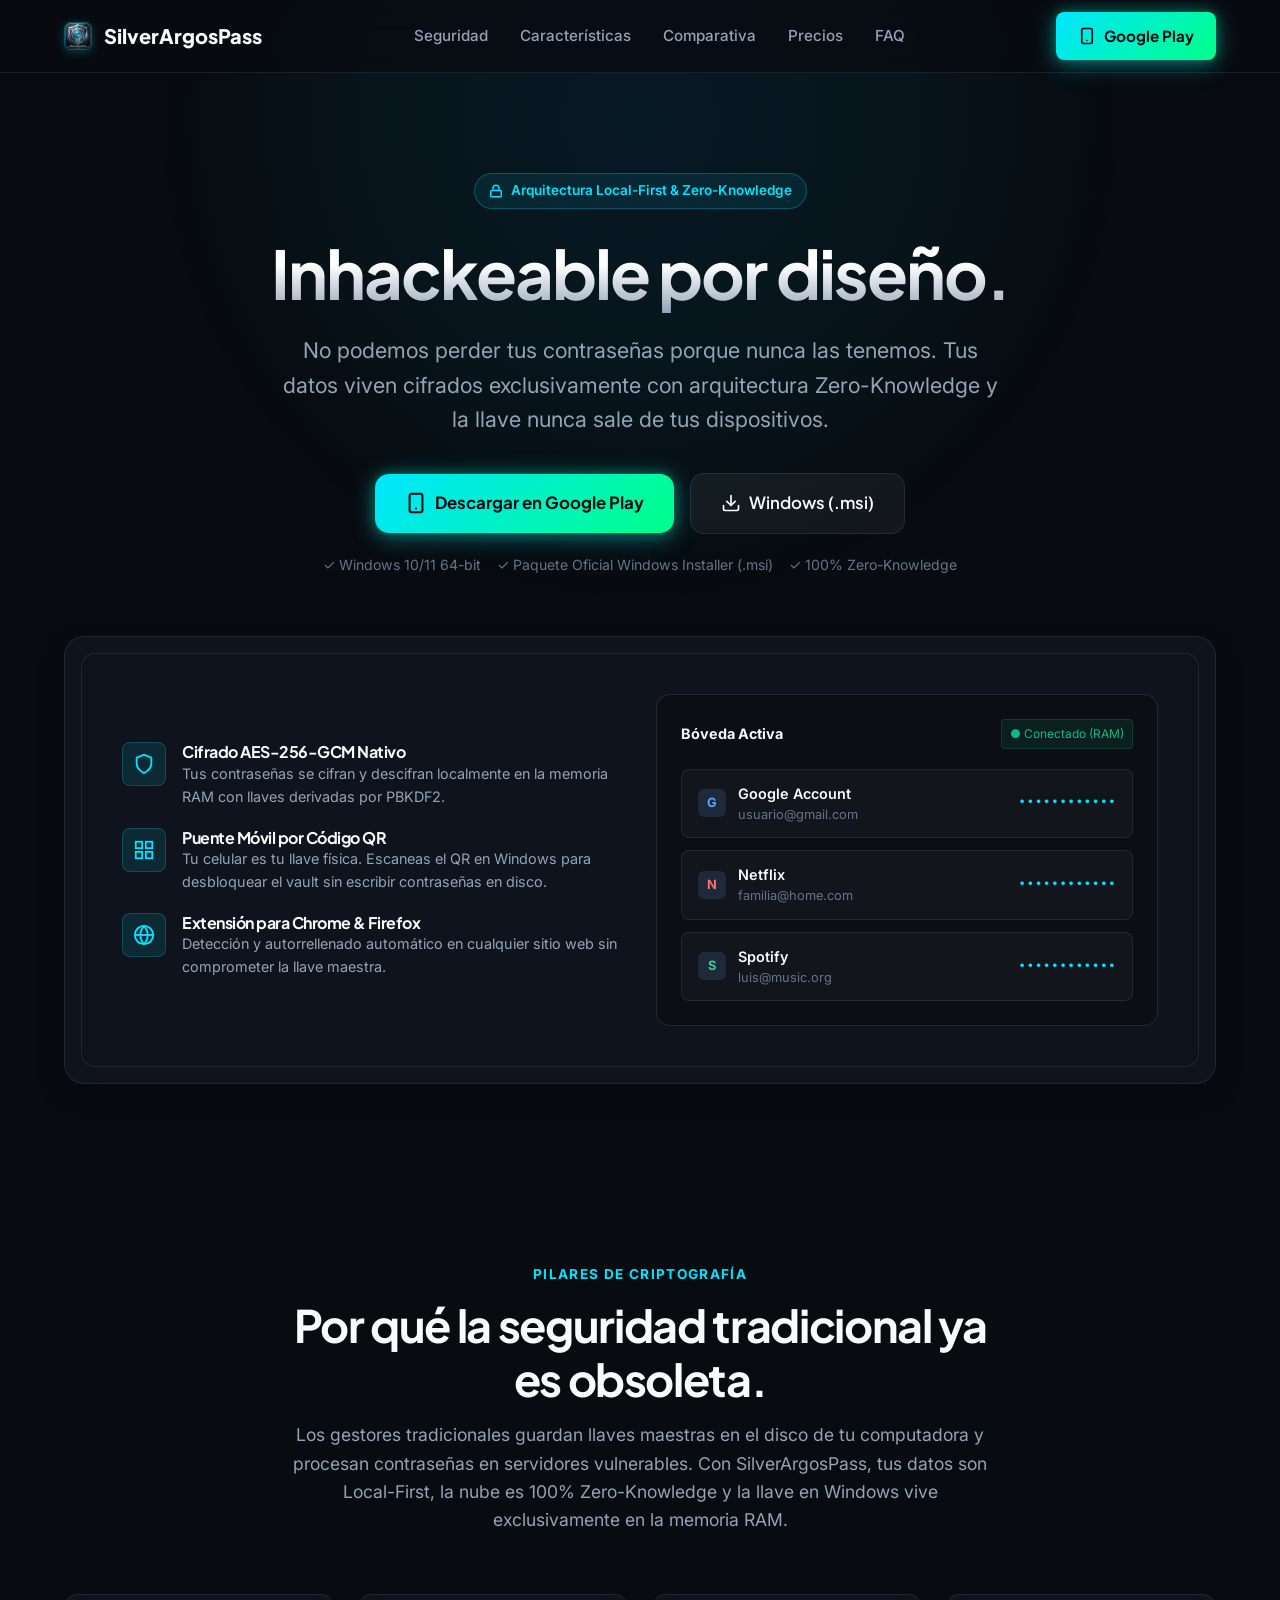
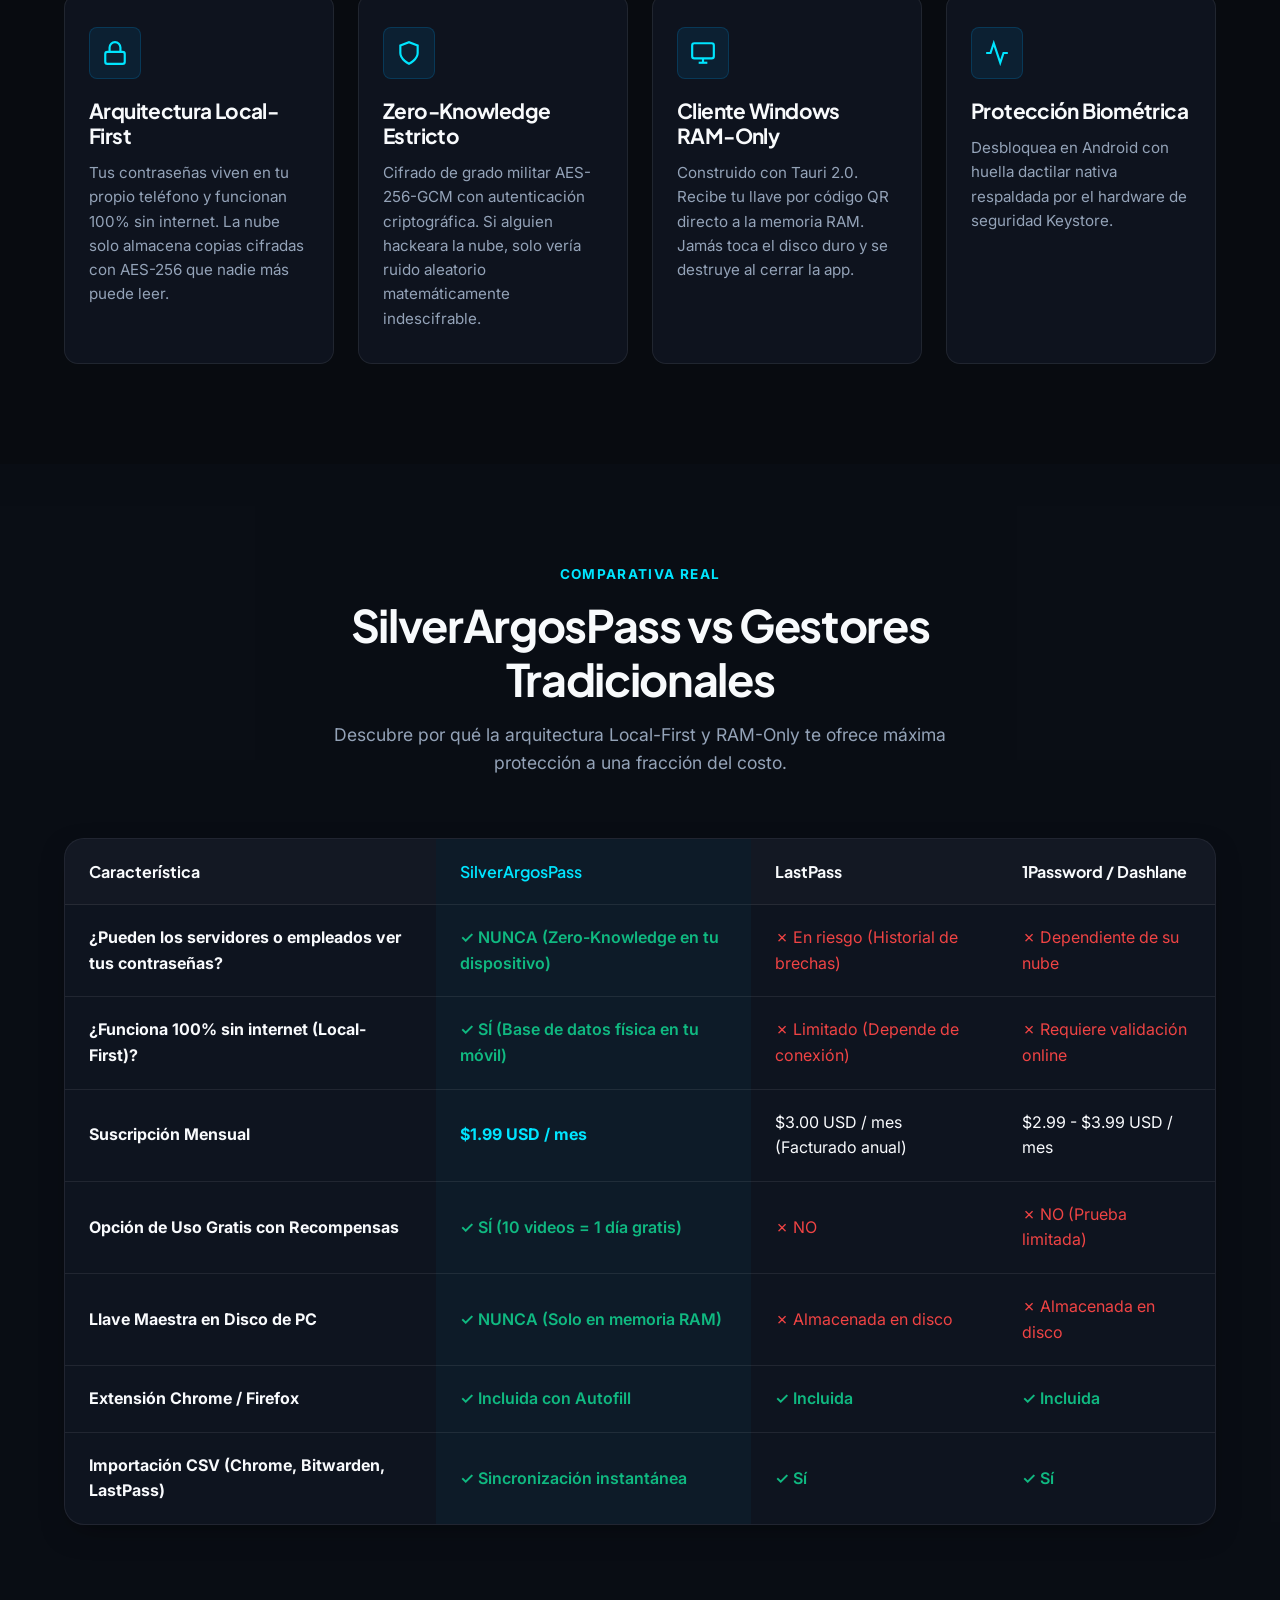
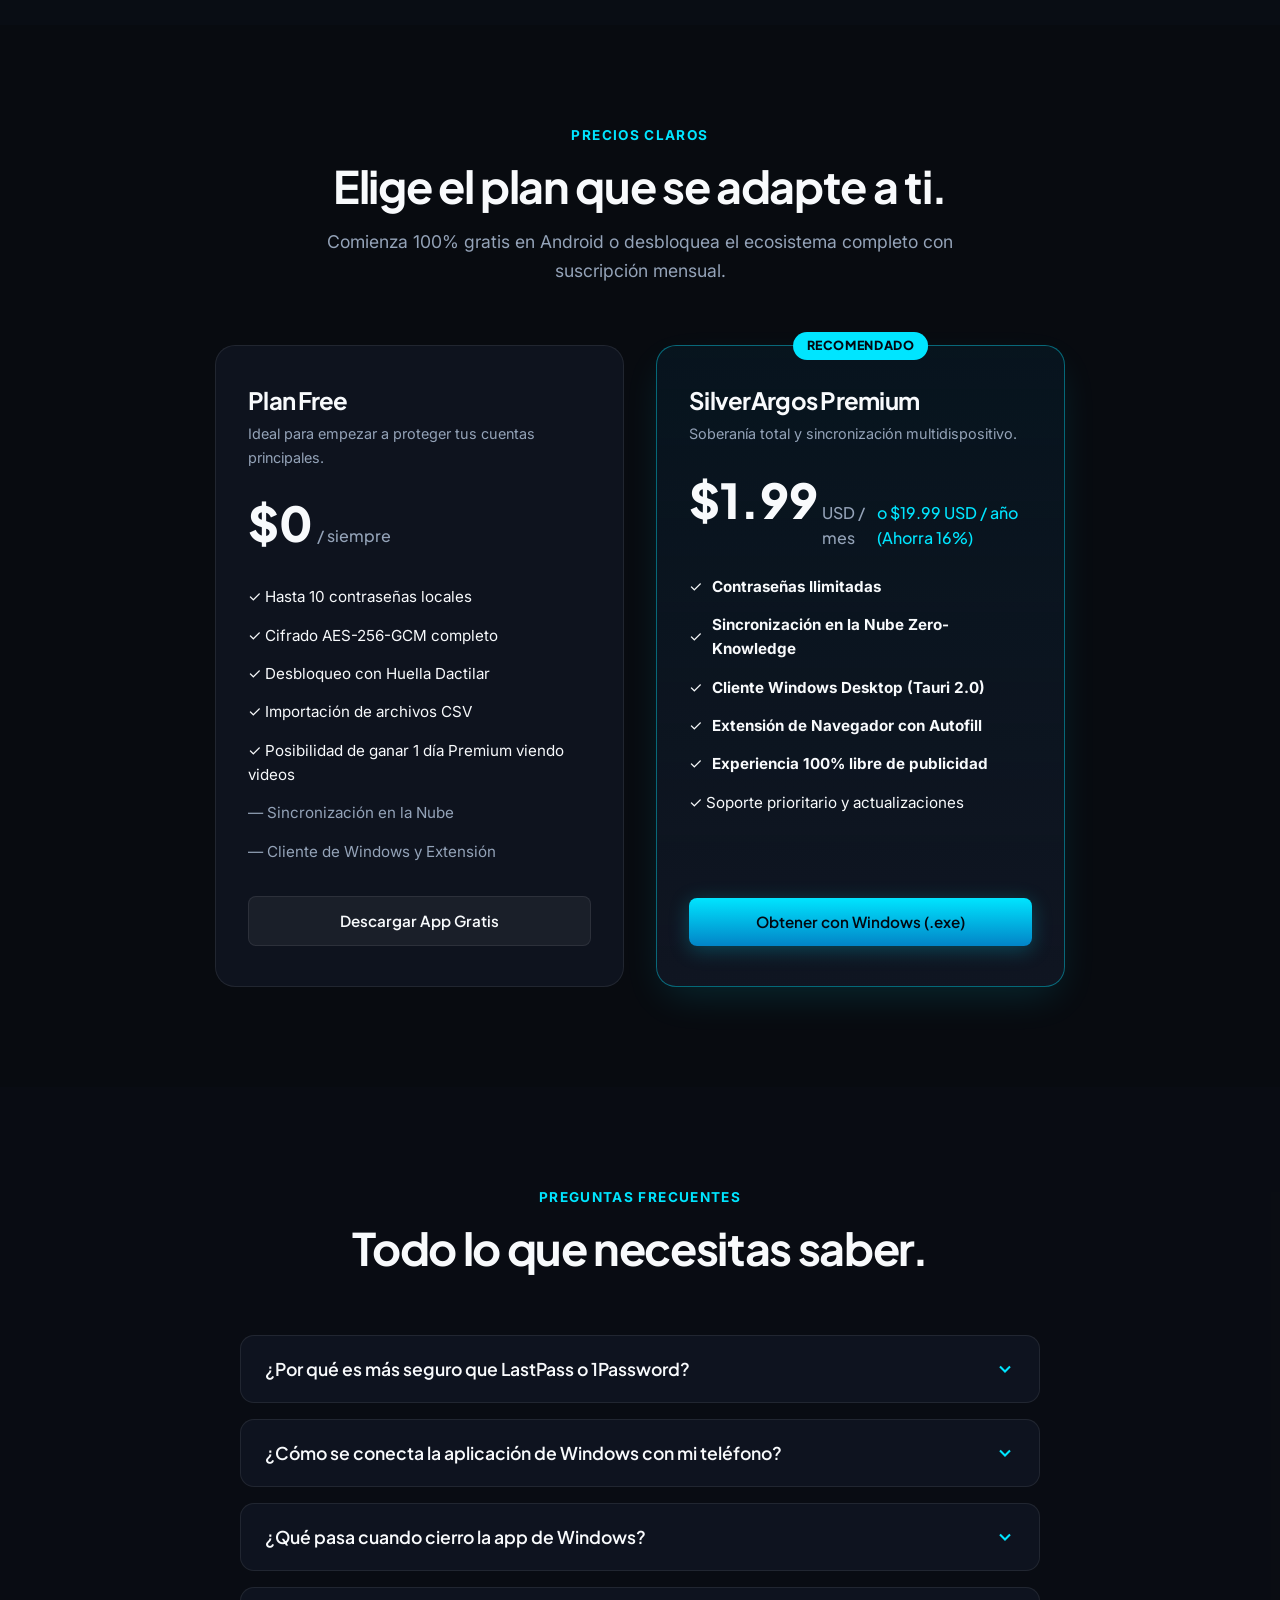
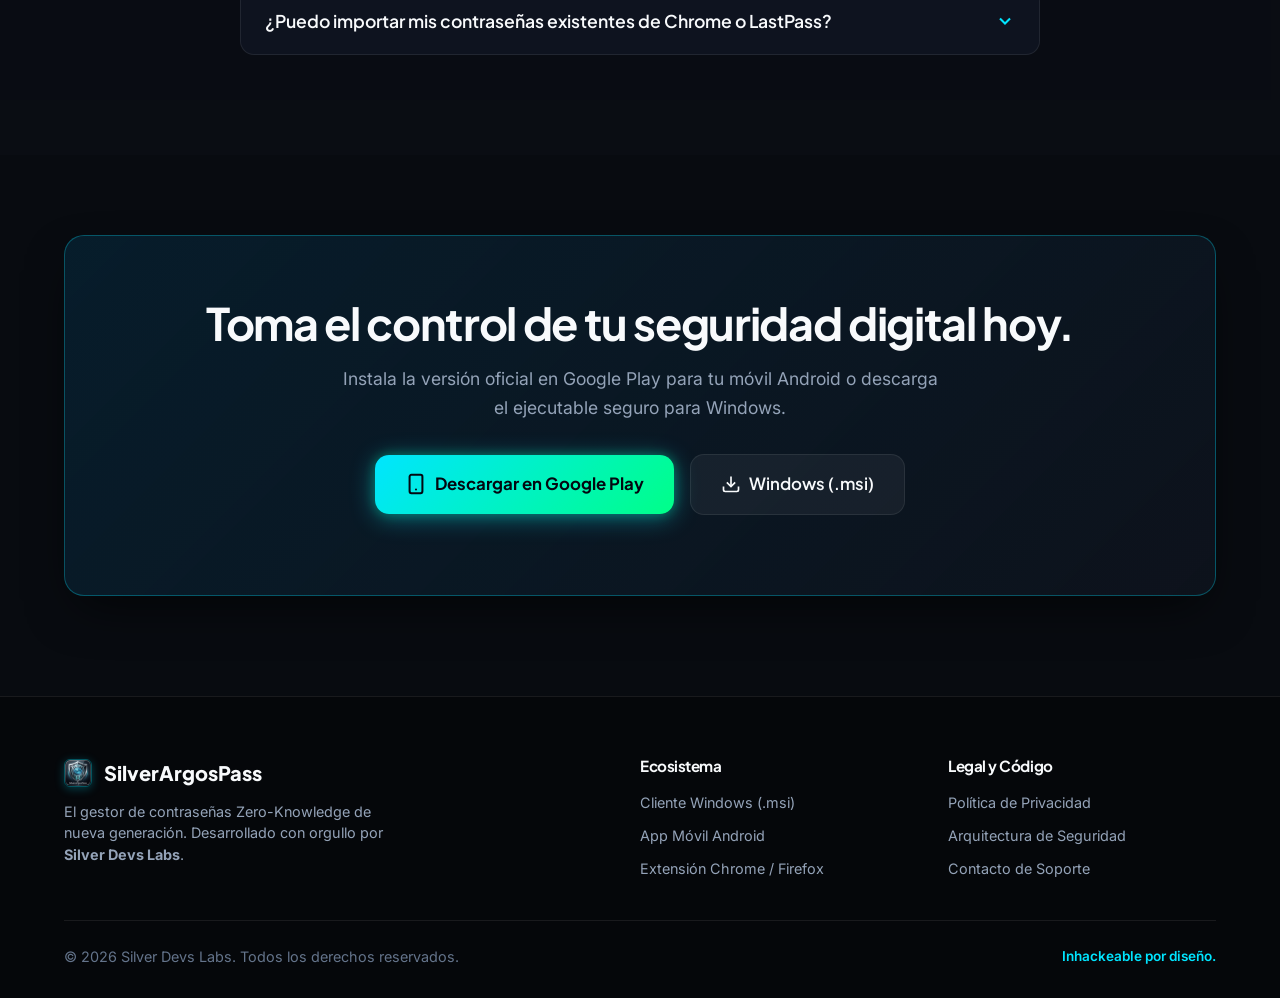
==== commit 26ca941b: "refactor: standardize on official Windows MSI installer only, removing EXE clutter" ====
--- a/SilverArgosPass/index.html
+++ b/SilverArgosPass/index.html
@@ -84,19 +84,11 @@
           </svg>
           Windows (.msi)
         </a>
-        <a href="https://github.com/silverdevslabs-del/app-releases/releases/download/silverargospass-windows-v1.0.0/SilverArgosPass_1.0.0_x64-setup.exe" download class="btn btn-secondary btn-lg btn-download-exe" style="opacity: 0.85;" title="Descargar instalador ejecutable para Windows (EXE)">
-          <svg width="20" height="20" viewBox="0 0 24 24" fill="none" stroke="currentColor" stroke-width="2" stroke-linecap="round" stroke-linejoin="round">
-            <path d="M21 15v4a2 2 0 0 1-2 2H5a2 2 0 0 1-2-2v-4"/>
-            <polyline points="7 10 12 15 17 10"/>
-            <line x1="12" y1="15" x2="12" y2="3"/>
-          </svg>
-          Windows (.exe)
-        </a>
       </div>
 
       <div class="hero-info-text">
         <span>✓ Windows 10/11 64-bit</span>
-        <span>✓ Instaladores MSI & NSIS</span>
+        <span>✓ Paquete Oficial Windows Installer (.msi)</span>
         <span>✓ 100% Zero-Knowledge</span>
       </div>
 
@@ -401,13 +393,9 @@
             <svg width="22" height="22" viewBox="0 0 24 24" fill="none" stroke="currentColor" stroke-width="2.2" stroke-linecap="round" stroke-linejoin="round"><rect x="5" y="2" width="14" height="20" rx="2" ry="2"/><line x1="12" y1="18" x2="12.01" y2="18"/></svg>
             Descargar en Google Play
           </a>
-          <a href="https://github.com/silverdevslabs-del/app-releases/releases/download/silverargospass-windows-v1.0.0/SilverArgosPass_1.0.0_x64_en-US.msi" class="btn btn-secondary btn-lg btn-download-msi" title="Instalador Windows MSI">
+          <a href="https://github.com/silverdevslabs-del/app-releases/releases/download/silverargospass-windows-v1.0.0/SilverArgosPass_1.0.0_x64_en-US.msi" class="btn btn-secondary btn-lg btn-download-msi" title="Instalador Oficial Windows MSI">
             <svg width="20" height="20" viewBox="0 0 24 24" fill="none" stroke="currentColor" stroke-width="2"><path d="M21 15v4a2 2 0 0 1-2 2H5a2 2 0 0 1-2-2v-4"/><polyline points="7 10 12 15 17 10"/><line x1="12" y1="15" x2="12" y2="3"/></svg>
             Windows (.msi)
-          </a>
-          <a href="https://github.com/silverdevslabs-del/app-releases/releases/download/silverargospass-windows-v1.0.0/SilverArgosPass_1.0.0_x64-setup.exe" class="btn btn-secondary btn-lg btn-download-exe" style="opacity: 0.85;" title="Instalador Windows EXE">
-            <svg width="20" height="20" viewBox="0 0 24 24" fill="none" stroke="currentColor" stroke-width="2"><path d="M21 15v4a2 2 0 0 1-2 2H5a2 2 0 0 1-2-2v-4"/><polyline points="7 10 12 15 17 10"/><line x1="12" y1="15" x2="12" y2="3"/></svg>
-            Windows (.exe)
           </a>
         </div>
       </div>
@@ -429,7 +417,6 @@
           <h4>Ecosistema</h4>
           <ul class="footer-links">
             <li><a href="https://github.com/silverdevslabs-del/app-releases/releases/download/silverargospass-windows-v1.0.0/SilverArgosPass_1.0.0_x64_en-US.msi">Cliente Windows (.msi)</a></li>
-            <li><a href="https://github.com/silverdevslabs-del/app-releases/releases/download/silverargospass-windows-v1.0.0/SilverArgosPass_1.0.0_x64-setup.exe">Cliente Windows (.exe)</a></li>
             <li><a href="#descarga-app">App Móvil Android</a></li>
             <li><a href="https://github.com/SilverDevsLabs/SilverArgosPass">Extensión Chrome / Firefox</a></li>
           </ul>
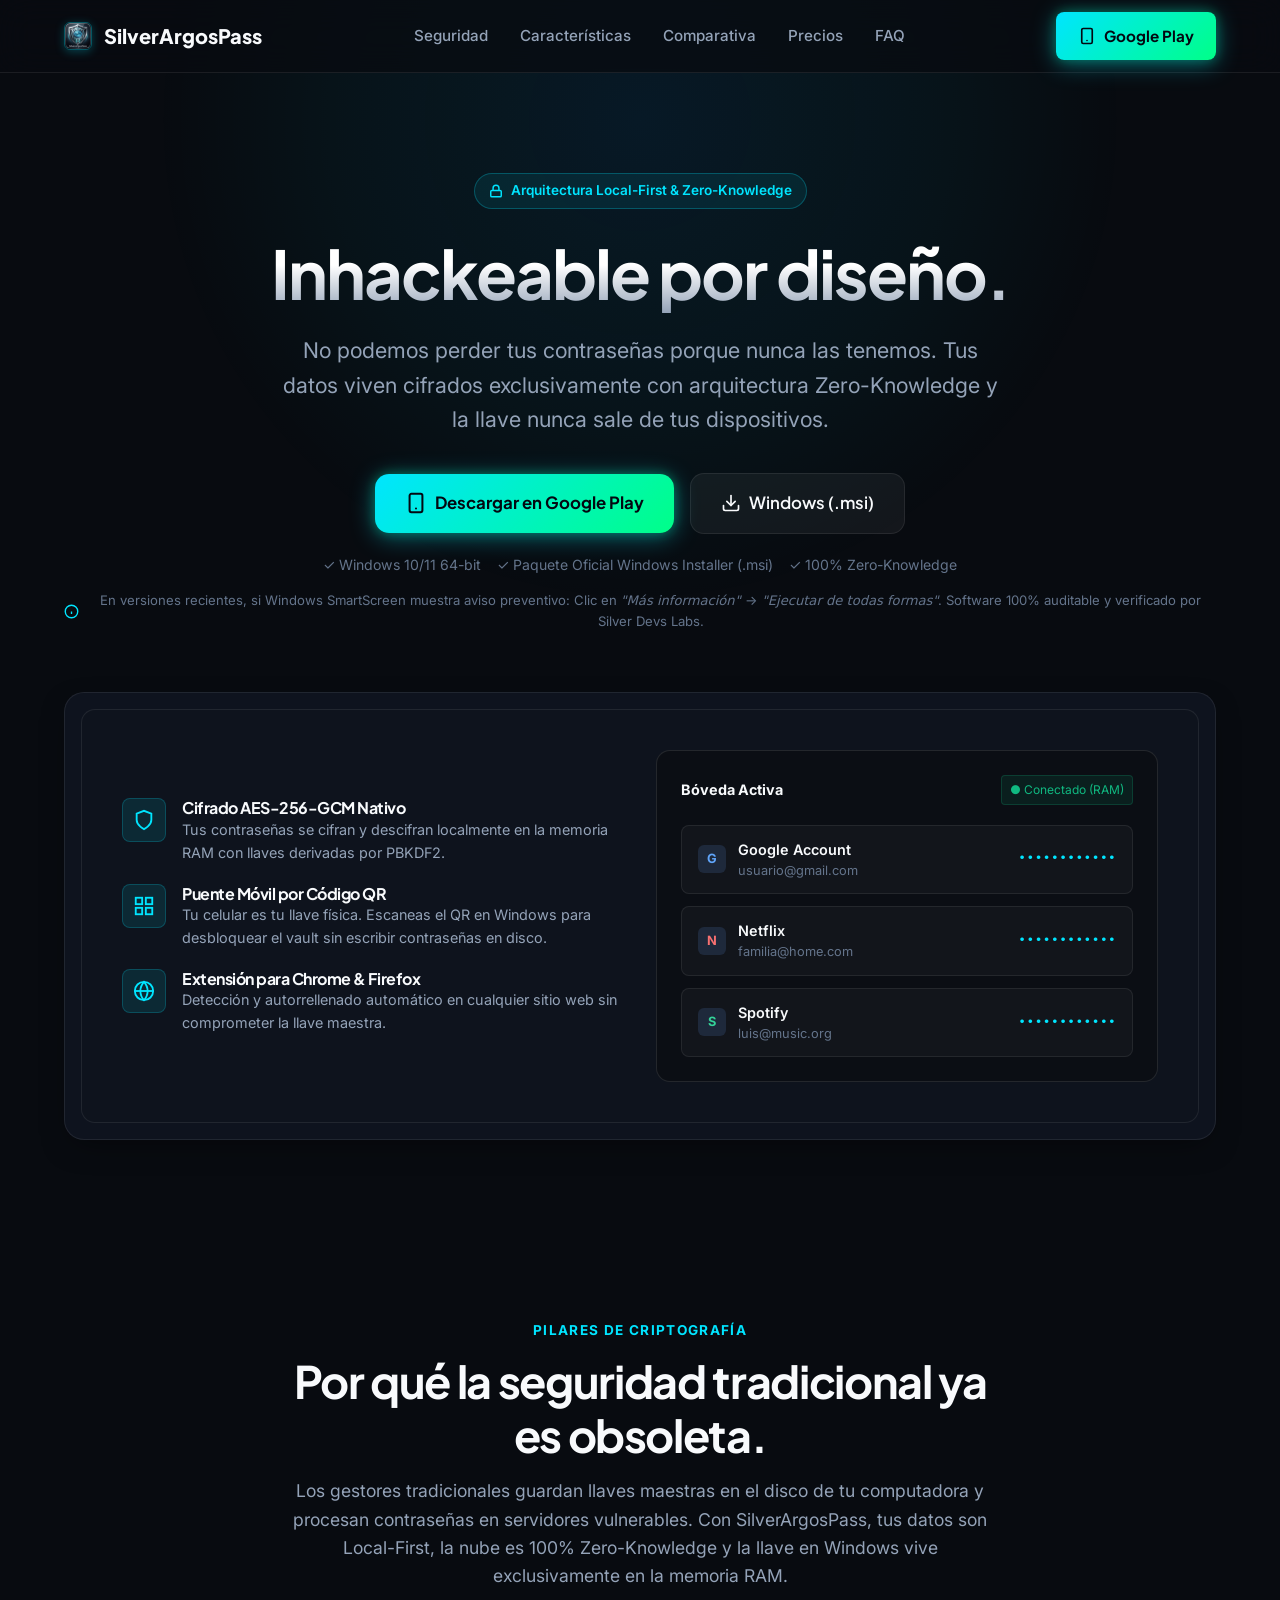
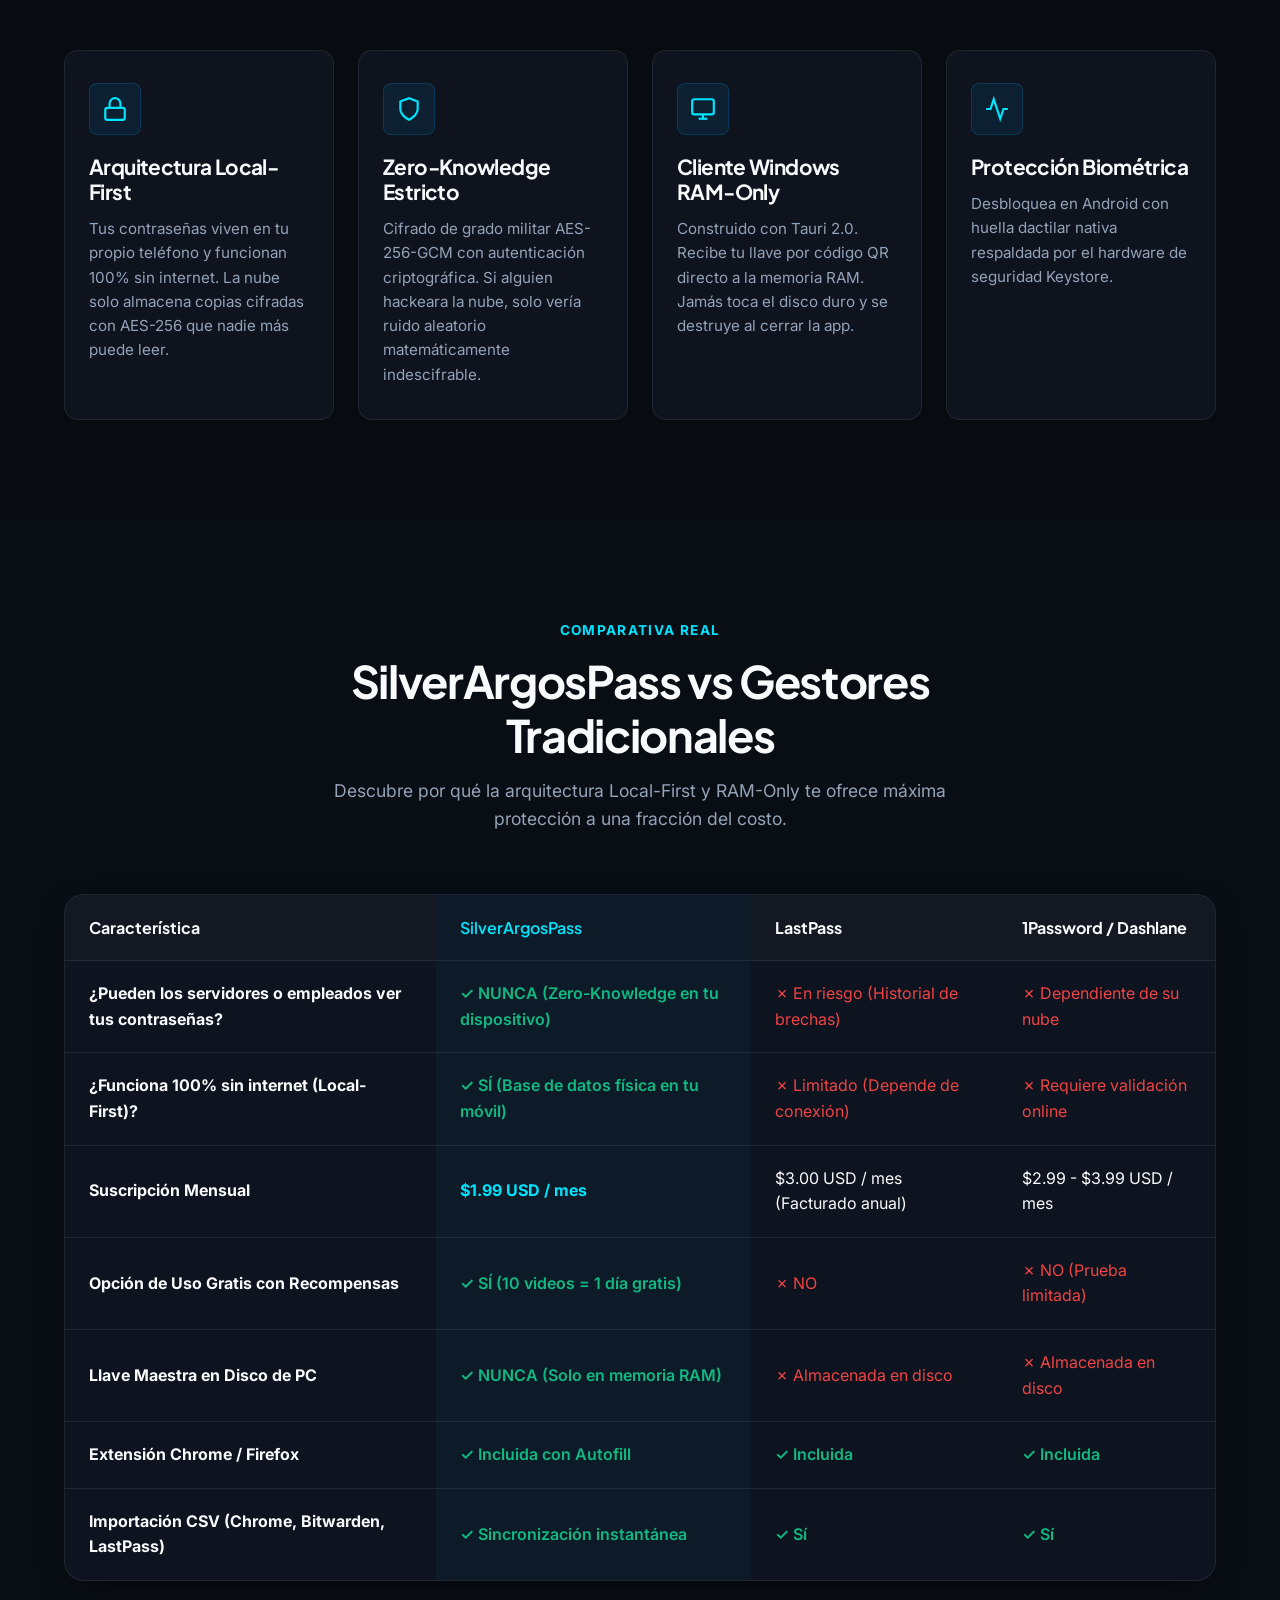
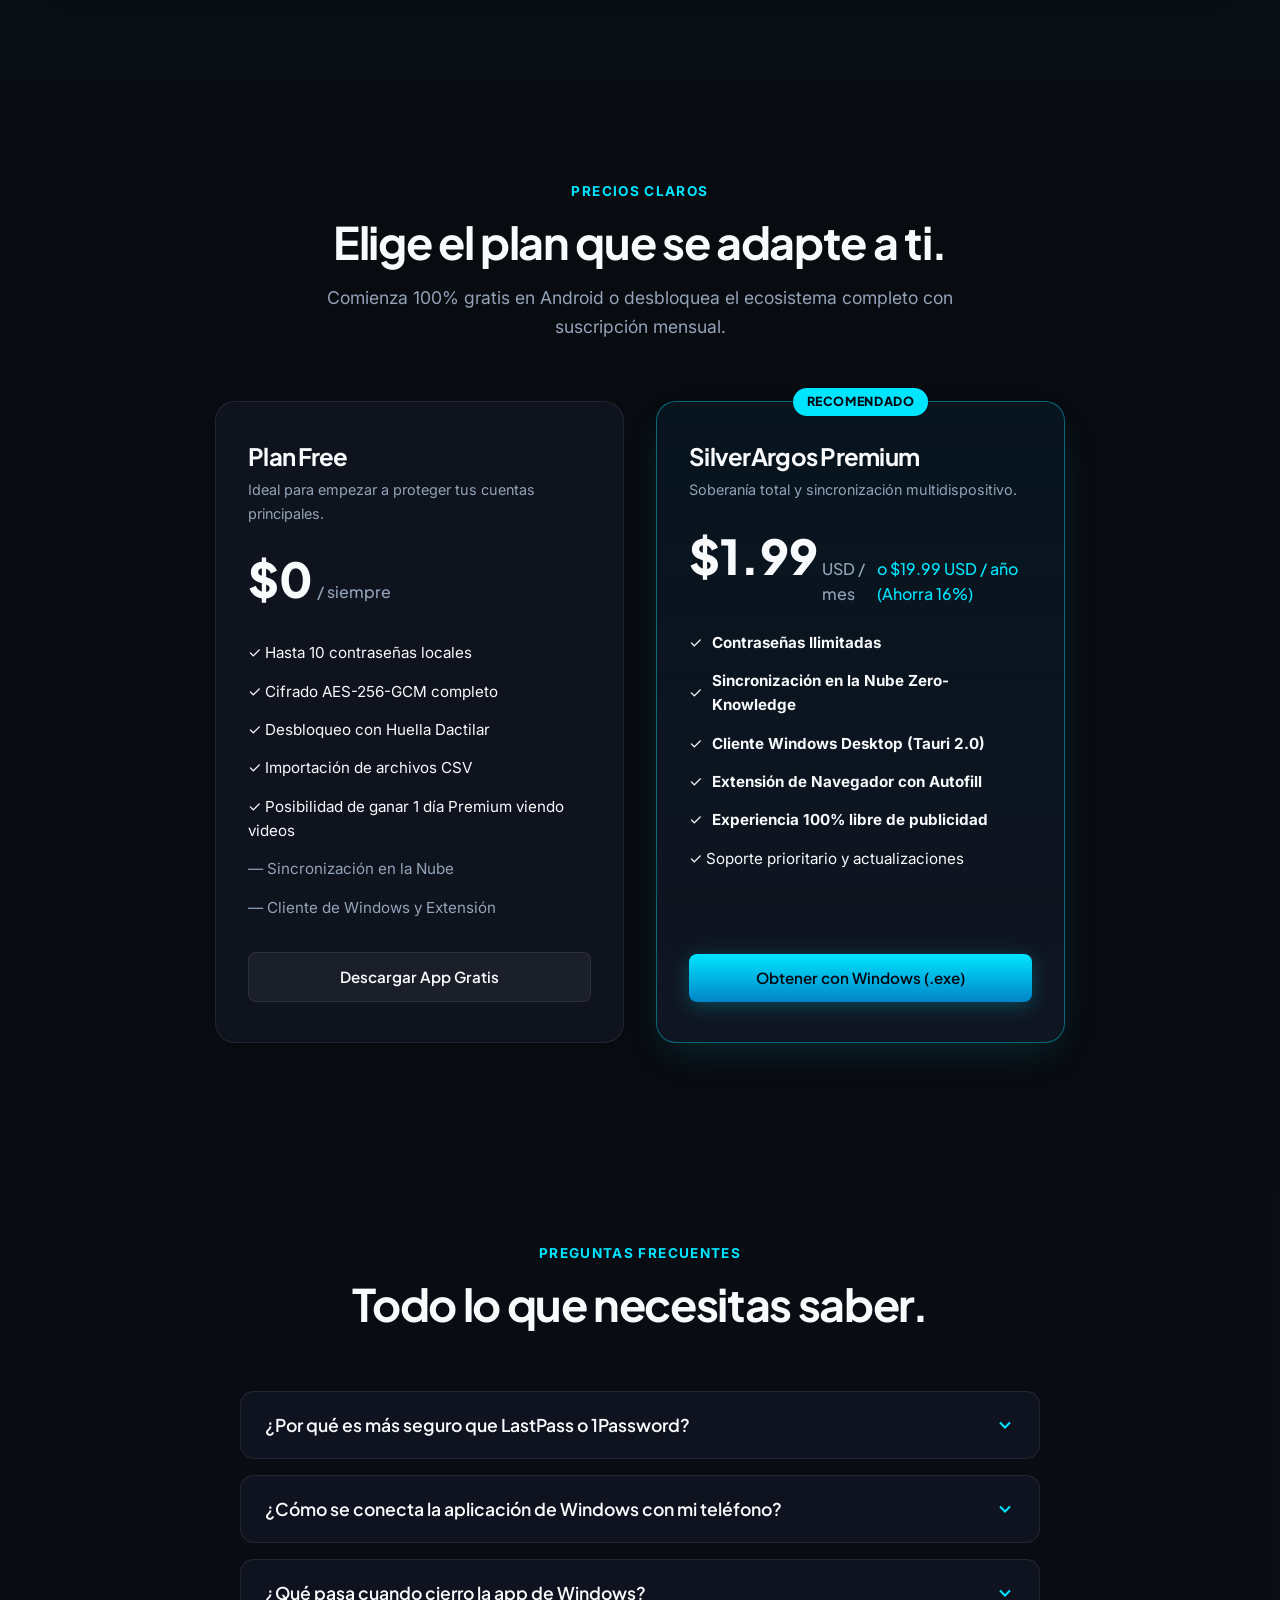
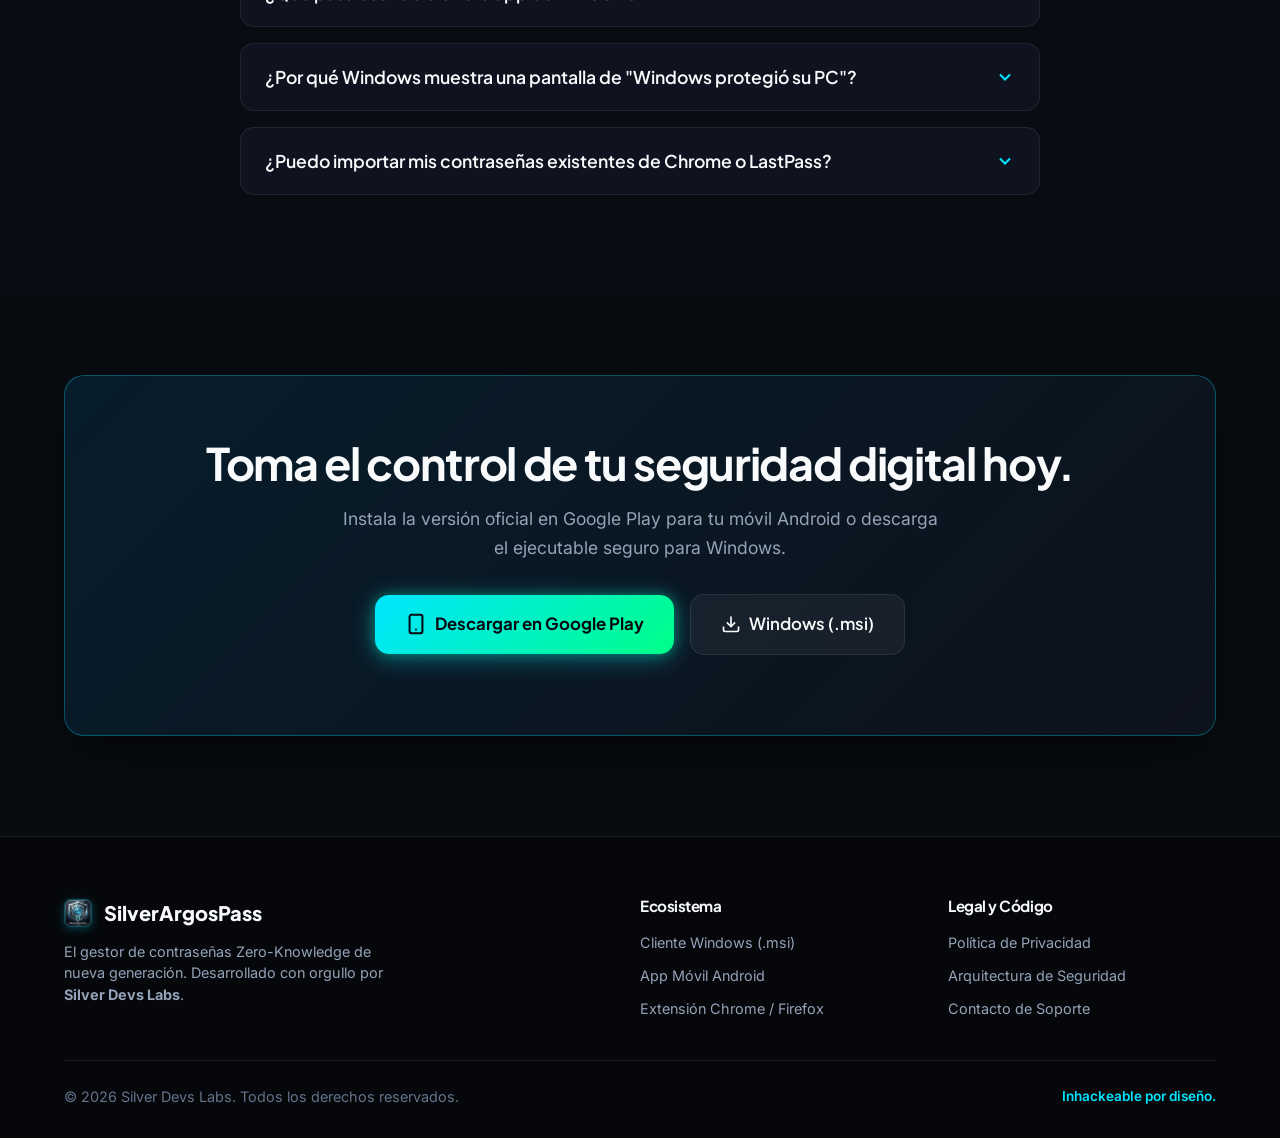
==== commit 12b7cfb1: "docs: add SmartScreen guidance highlighting auditability without open source mentions" ====
--- a/SilverArgosPass/index.html
+++ b/SilverArgosPass/index.html
@@ -92,6 +92,11 @@
         <span>✓ 100% Zero-Knowledge</span>
       </div>
 
+      <div class="smartscreen-notice">
+        <svg width="15" height="15" viewBox="0 0 24 24" fill="none" stroke="currentColor" stroke-width="2.2"><circle cx="12" cy="12" r="10"/><line x1="12" y1="16" x2="12" y2="12"/><line x1="12" y1="8" x2="12.01" y2="8"/></svg>
+        <span>En versiones recientes, si Windows SmartScreen muestra aviso preventivo: Clic en <em>"Más información"</em> &rarr; <em>"Ejecutar de todas formas"</em>. Software 100% auditable y verificado por Silver Devs Labs.</span>
+      </div>
+
       <!-- Hero Showcase Box -->
       <div class="hero-showcase">
         <div class="showcase-inner">
@@ -371,6 +376,16 @@
 
         <div class="faq-item">
           <button class="faq-question">
+            <span>¿Por qué Windows muestra una pantalla de "Windows protegió su PC"?</span>
+            <svg class="faq-icon" width="20" height="20" viewBox="0 0 24 24" fill="none" stroke="currentColor" stroke-width="2.5"><polyline points="6 9 12 15 18 9"/></svg>
+          </button>
+          <div class="faq-answer">
+            Al tratarse de una versión reciente descargada de la web, el filtro Microsoft Defender SmartScreen emite un aviso preventivo para cualquier paquete nuevo hasta acumular historial de descargas en sus servidores. Para continuar con la instalación, simplemente haz clic en <strong>"Más información"</strong> y luego en <strong>"Ejecutar de todas formas"</strong>. El instalador oficial de SilverArgosPass es 100% legítimo, seguro, auditable y libre de cualquier amenaza.
+          </div>
+        </div>
+
+        <div class="faq-item">
+          <button class="faq-question">
             <span>¿Puedo importar mis contraseñas existentes de Chrome o LastPass?</span>
             <svg class="faq-icon" width="20" height="20" viewBox="0 0 24 24" fill="none" stroke="currentColor" stroke-width="2.5"><polyline points="6 9 12 15 18 9"/></svg>
           </button>
--- a/SilverArgosPass/styles.css
+++ b/SilverArgosPass/styles.css
@@ -266,6 +266,21 @@
   gap: 6px;
 }
 
+.smartscreen-notice {
+  margin-top: 14px;
+  font-size: 0.82rem;
+  color: var(--text-dim);
+  display: flex;
+  align-items: center;
+  justify-content: center;
+  gap: 6px;
+}
+
+.smartscreen-notice svg {
+  color: var(--accent-cyan);
+  flex-shrink: 0;
+}
+
 /* Hero Showcase Card */
 .hero-showcase {
   margin-top: 60px;
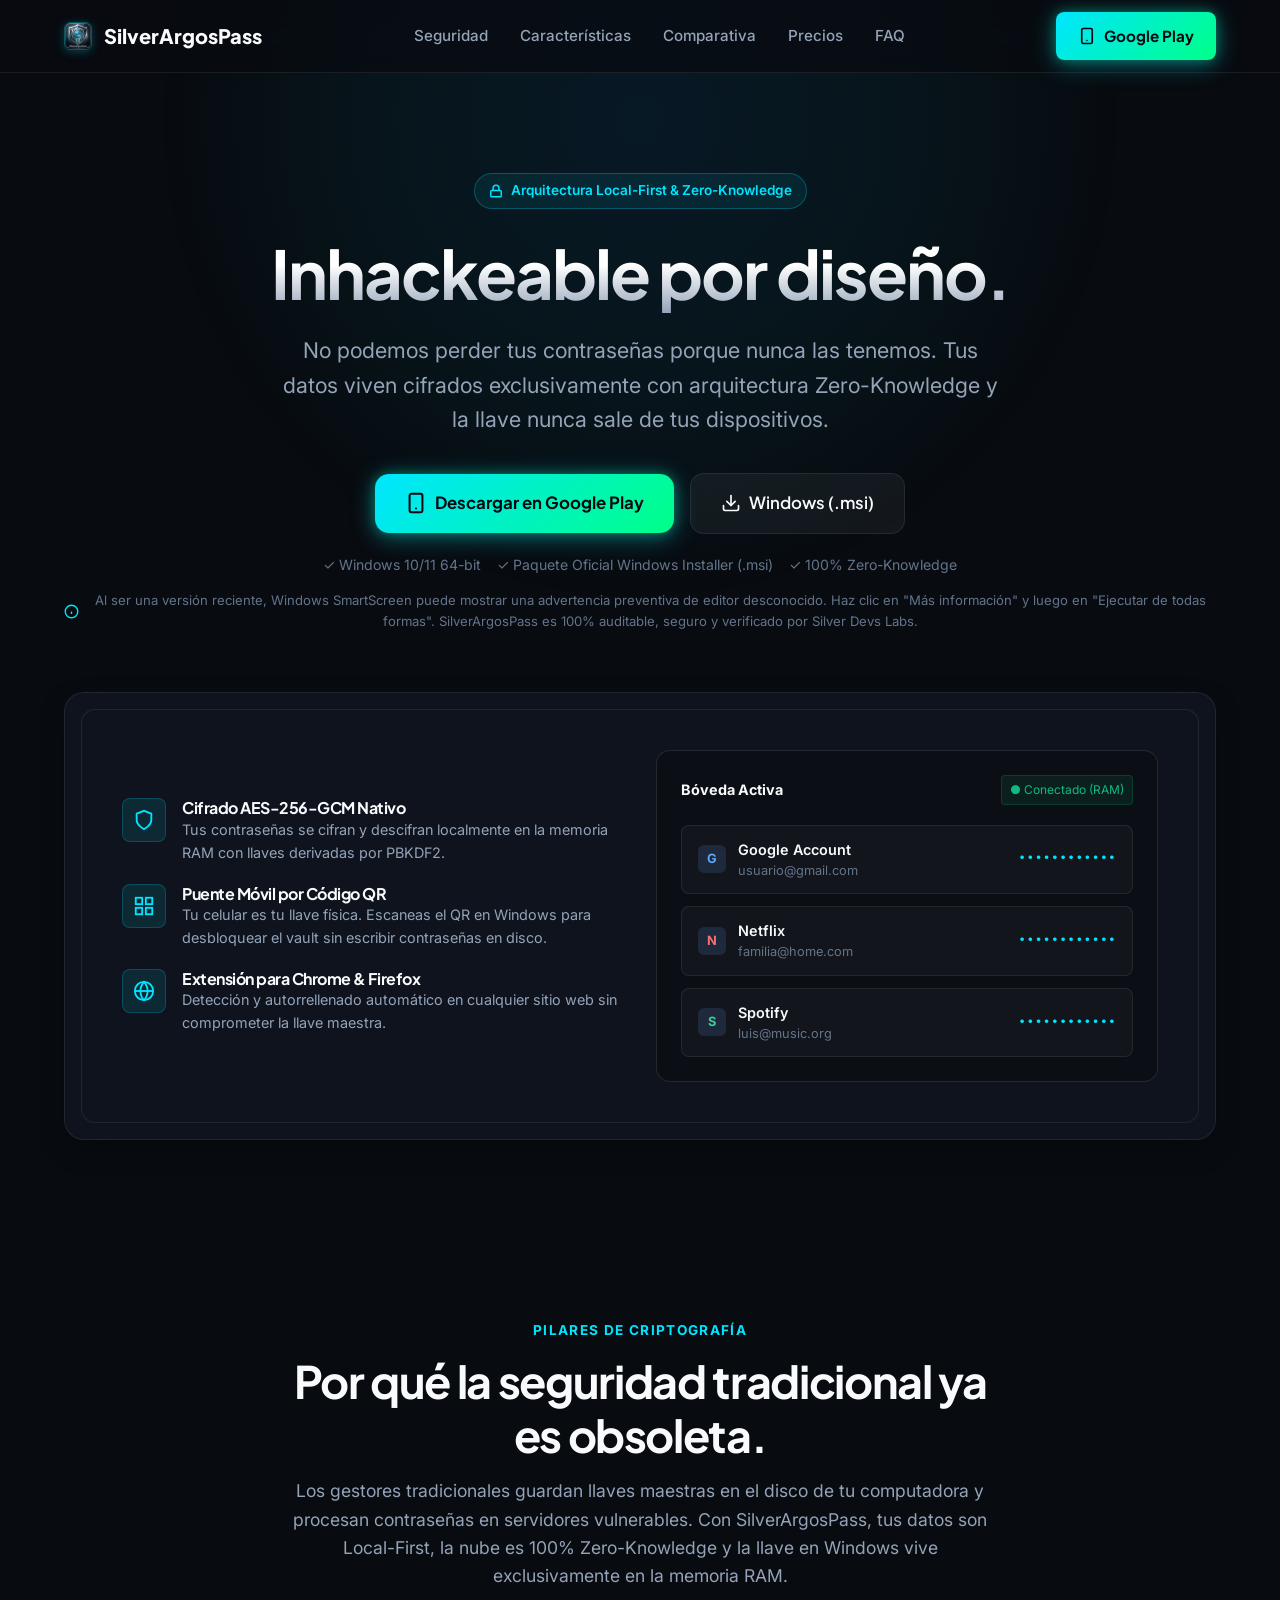
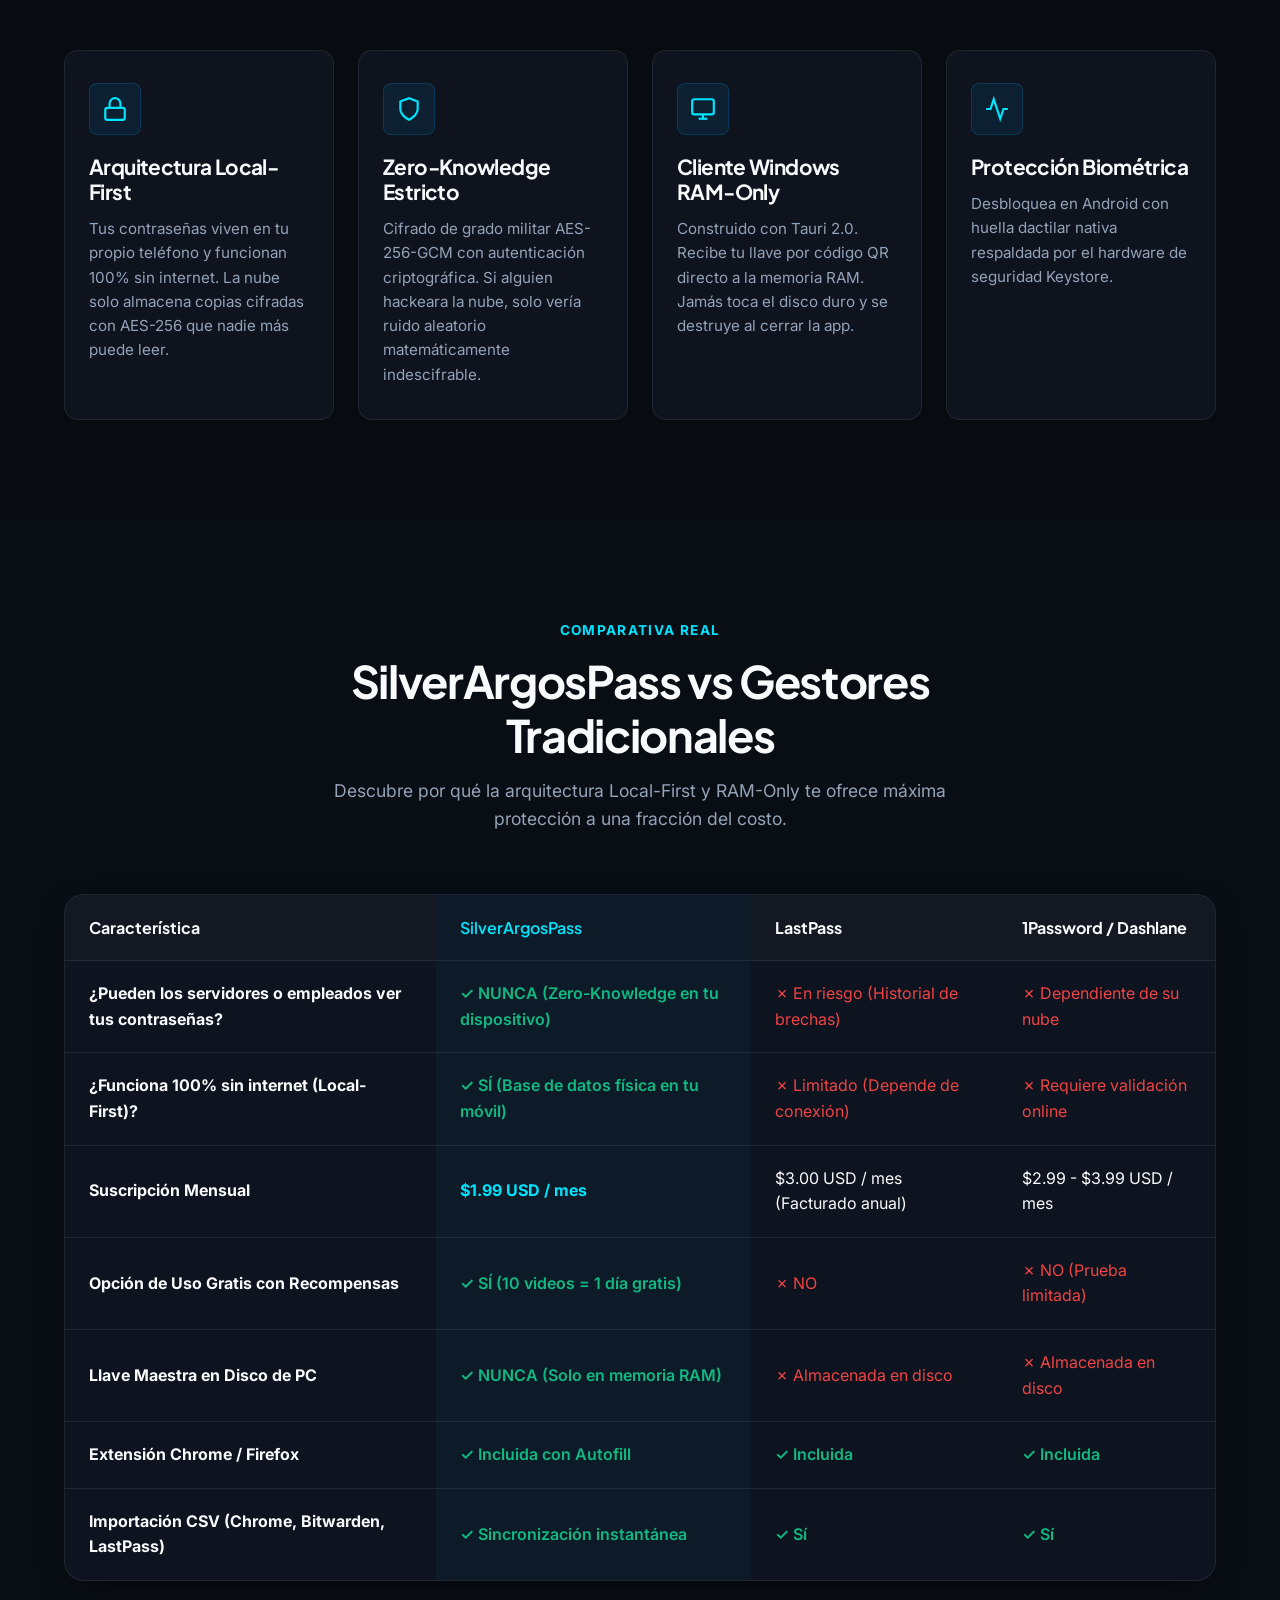
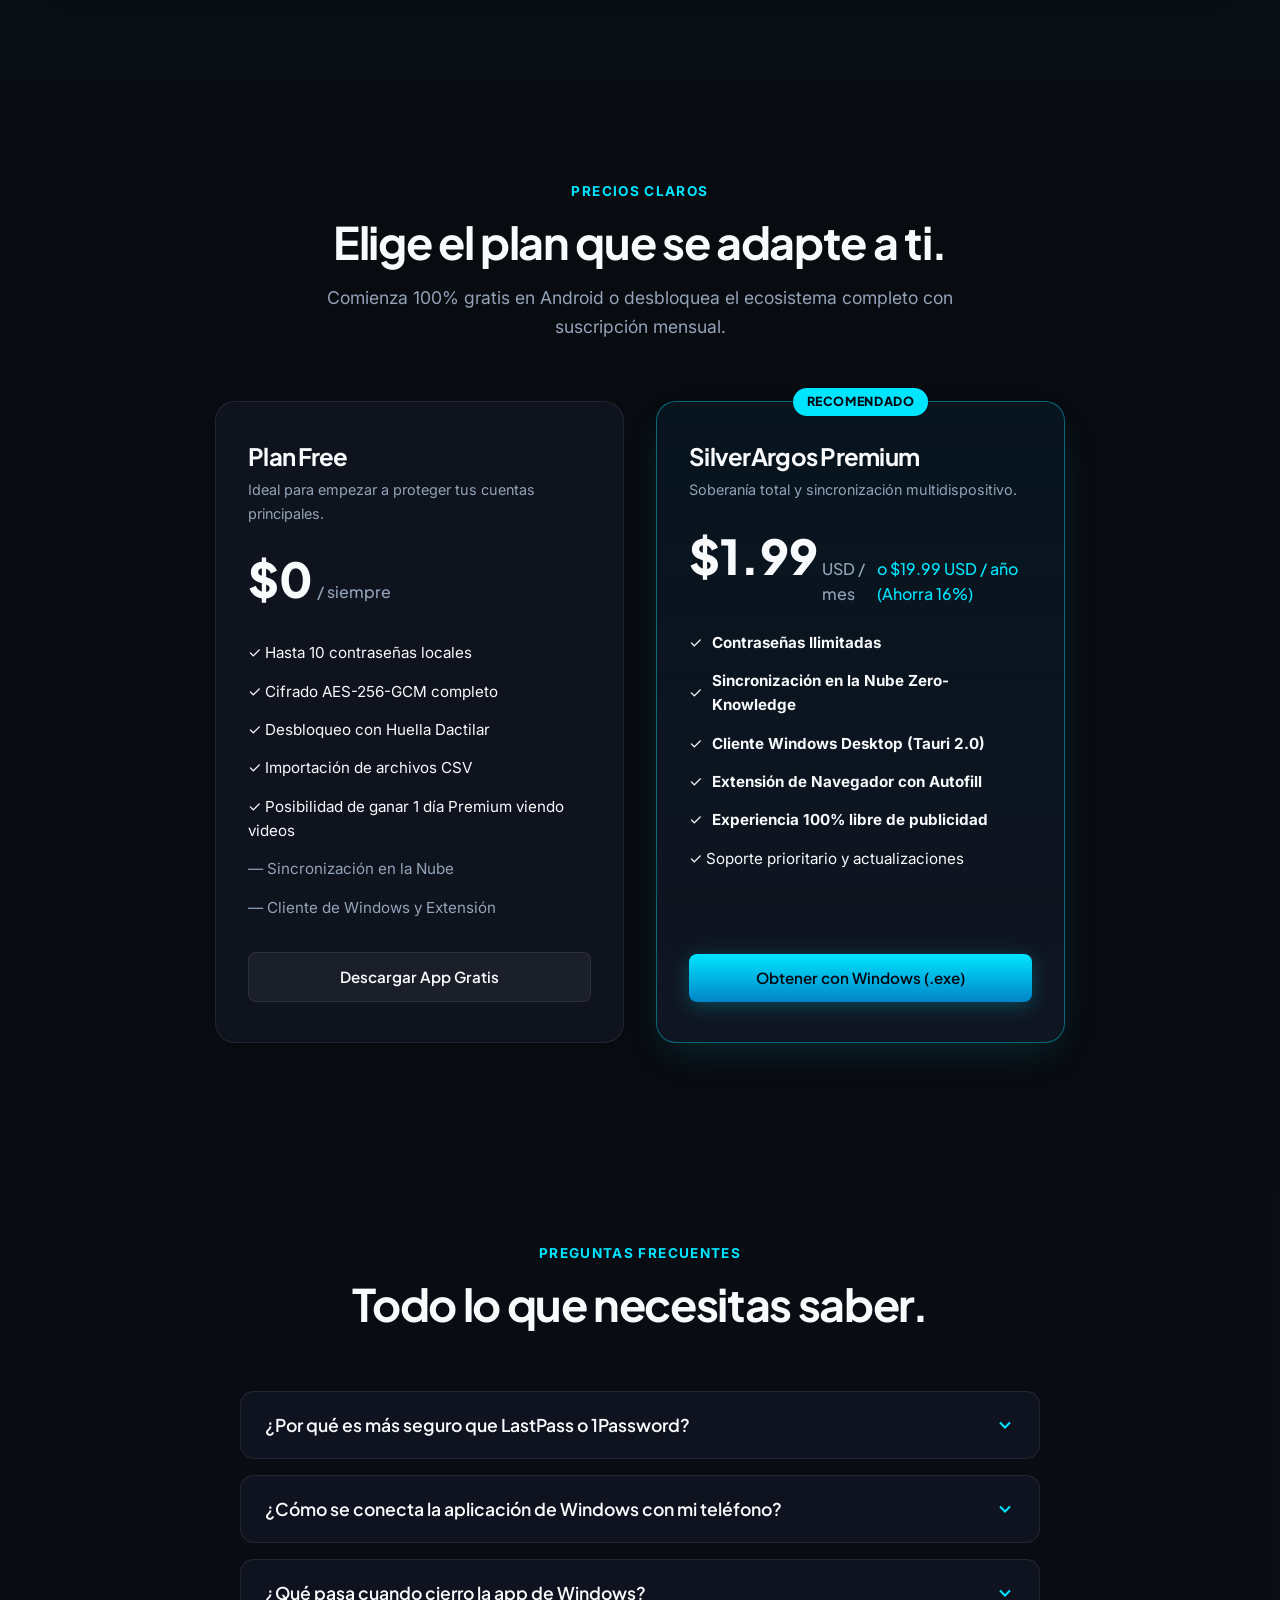
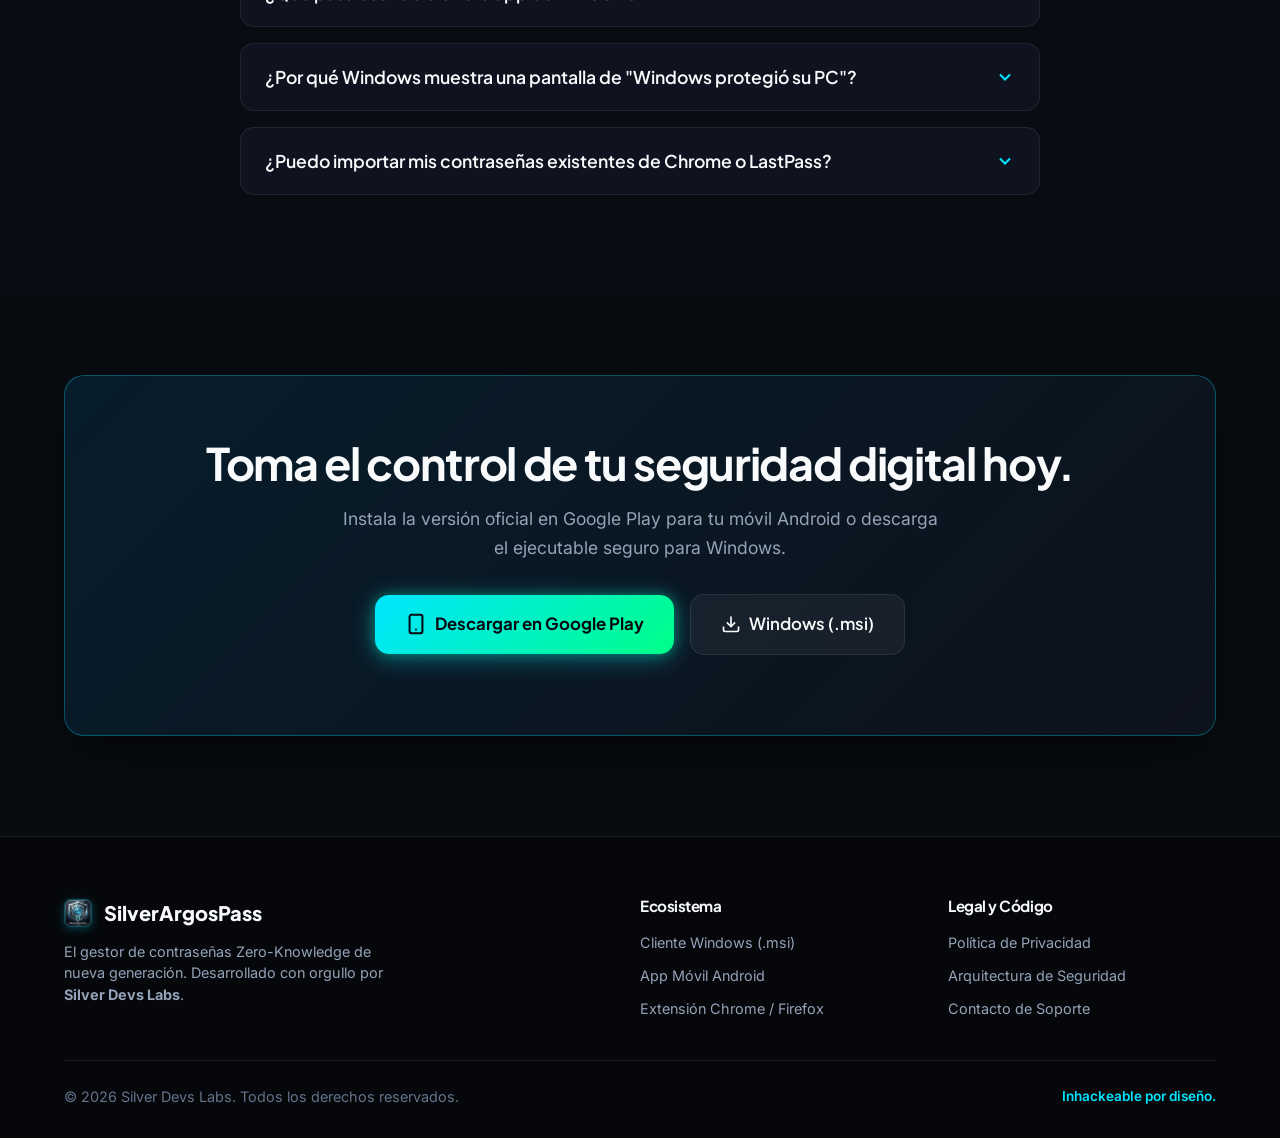
==== commit be79310c: "docs: update SmartScreen notice with exact wording requested by user" ====
--- a/SilverArgosPass/index.html
+++ b/SilverArgosPass/index.html
@@ -94,7 +94,7 @@
 
       <div class="smartscreen-notice">
         <svg width="15" height="15" viewBox="0 0 24 24" fill="none" stroke="currentColor" stroke-width="2.2"><circle cx="12" cy="12" r="10"/><line x1="12" y1="16" x2="12" y2="12"/><line x1="12" y1="8" x2="12.01" y2="8"/></svg>
-        <span>En versiones recientes, si Windows SmartScreen muestra aviso preventivo: Clic en <em>"Más información"</em> &rarr; <em>"Ejecutar de todas formas"</em>. Software 100% auditable y verificado por Silver Devs Labs.</span>
+        <span>Al ser una versión reciente, Windows SmartScreen puede mostrar una advertencia preventiva de editor desconocido. Haz clic en "Más información" y luego en "Ejecutar de todas formas". SilverArgosPass es 100% auditable, seguro y verificado por Silver Devs Labs.</span>
       </div>
 
       <!-- Hero Showcase Box -->
